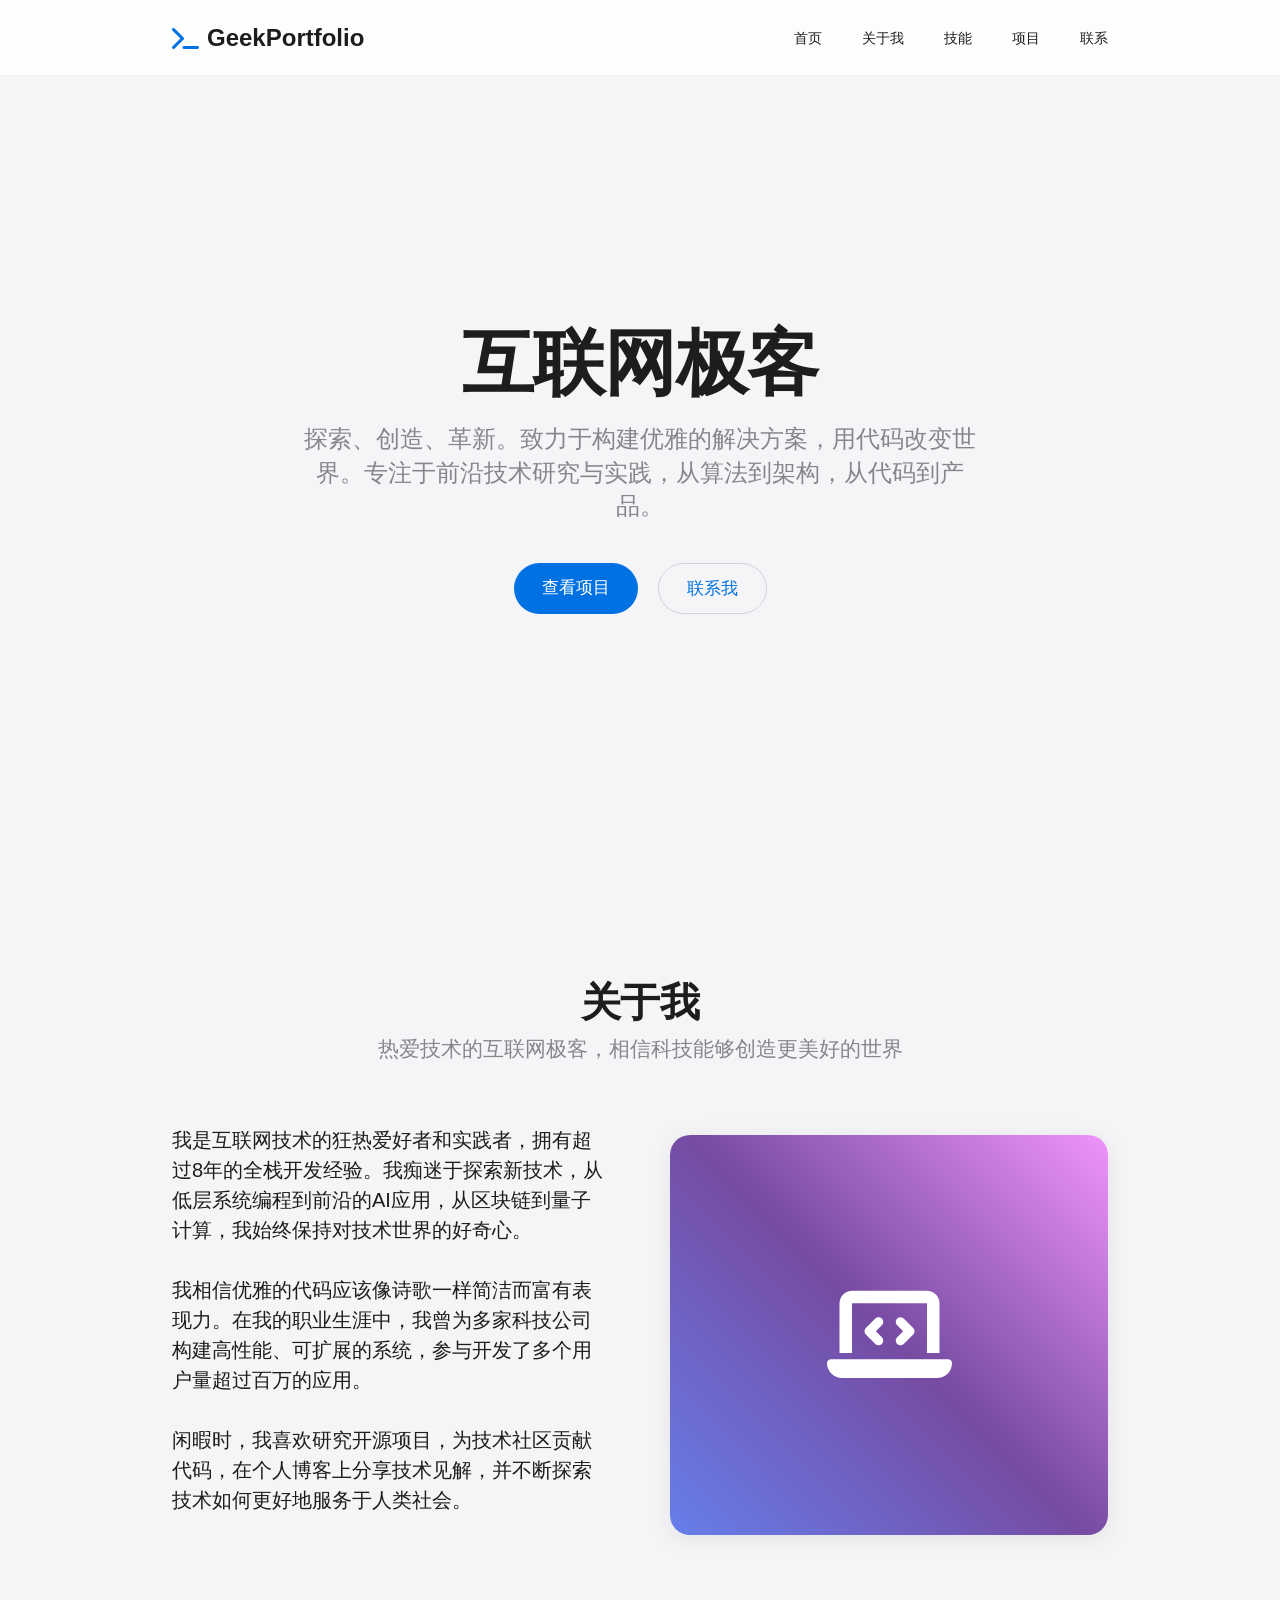
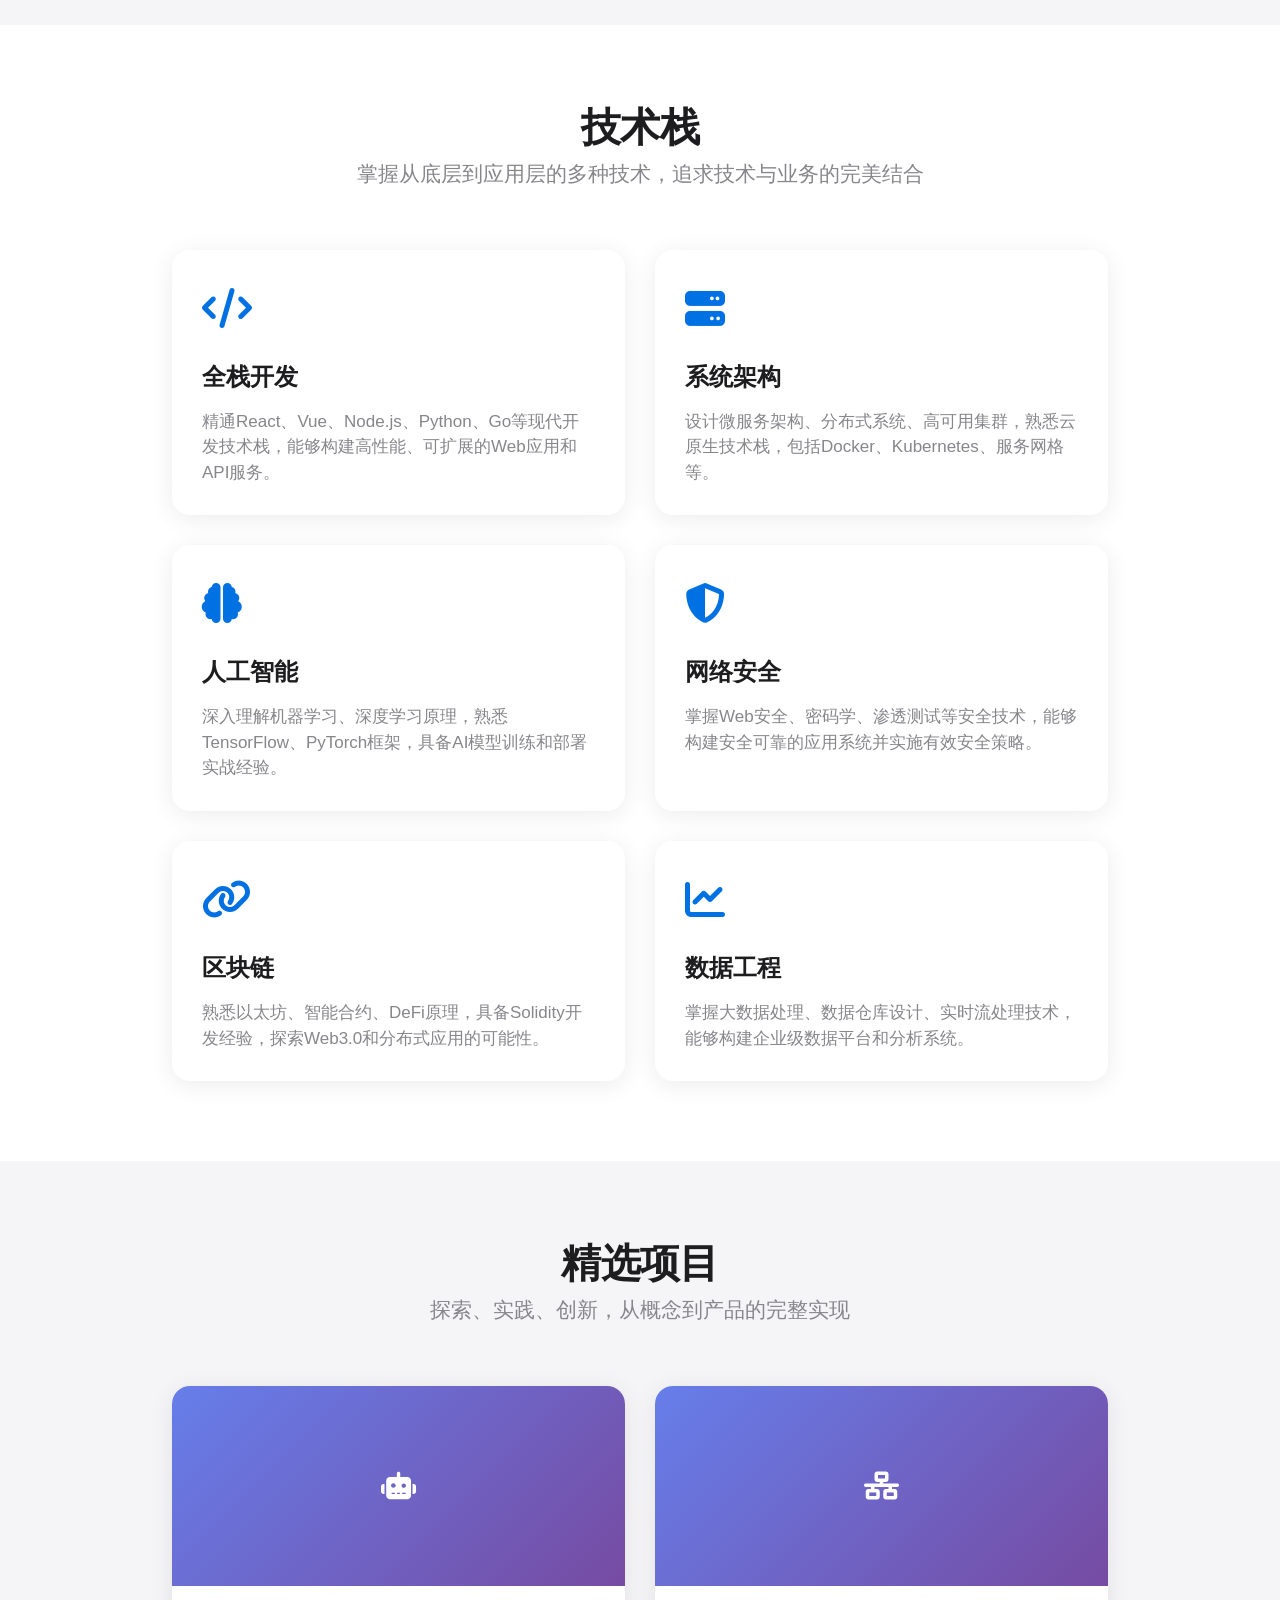
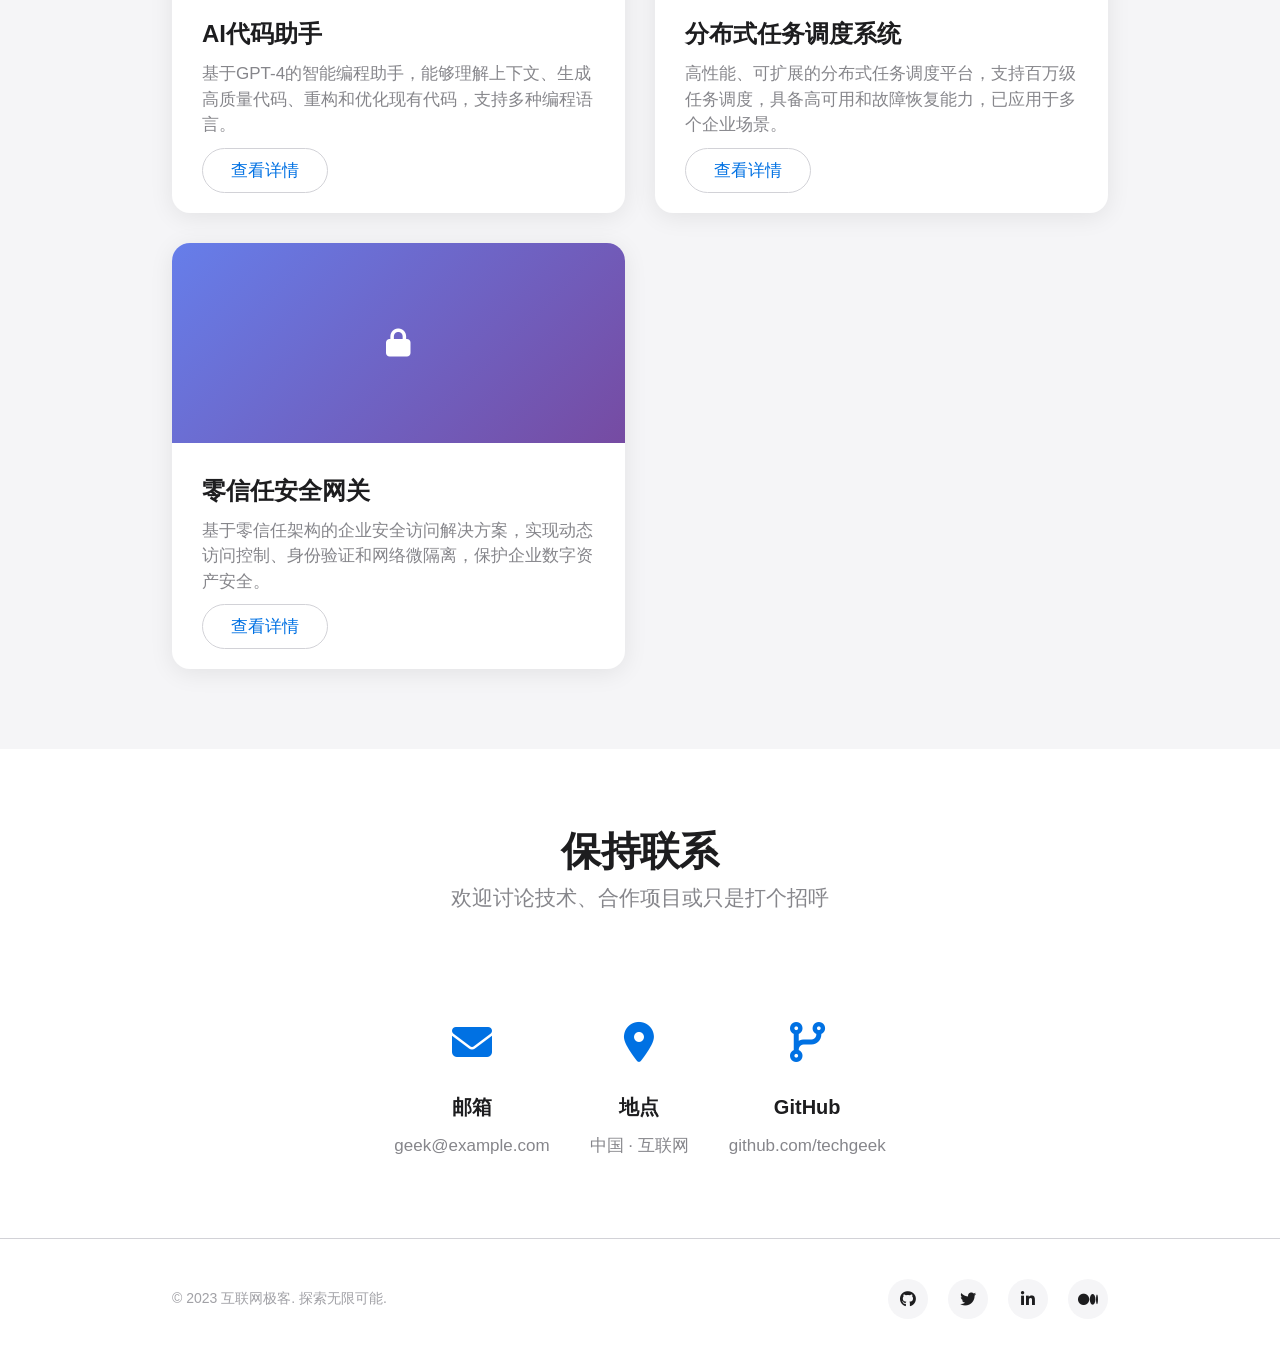
==== index.html @ 32e29110 "Create index.html" ====
<!DOCTYPE html>
<html lang="zh-CN">
<head>
    <meta charset="UTF-8">
    <meta name="viewport" content="width=device-width, initial-scale=1.0">
    <title>互联网极客 | 个人网站</title>
    <link rel="stylesheet" href="https://cdnjs.cloudflare.com/ajax/libs/font-awesome/6.4.0/css/all.min.css">
    <style>
        /* 全局样式 - Apple设计风格 */
        * {
            margin: 0;
            padding: 0;
            box-sizing: border-box;
        }
        
        :root {
            --primary-bg: #f5f5f7;
            --secondary-bg: #ffffff;
            --accent-color: #0071e3;
            --accent-hover: #0077ed;
            --text-primary: #1d1d1f;
            --text-secondary: #86868b;
            --text-tertiary: #a1a1a6;
            --border-color: #d2d2d7;
            --card-shadow: 0 4px 24px rgba(0, 0, 0, 0.08);
            --transition-default: all 0.3s cubic-bezier(0.25, 0.1, 0.25, 1);
        }
        
        body {
            font-family: -apple-system, BlinkMacSystemFont, "SF Pro Text", "Helvetica Neue", Helvetica, Arial, sans-serif;
            background-color: var(--primary-bg);
            color: var(--text-primary);
            line-height: 1.47059;
            font-weight: 400;
            overflow-x: hidden;
        }
        
        a {
            text-decoration: none;
            color: var(--accent-color);
            transition: var(--transition-default);
        }
        
        a:hover {
            color: var(--accent-hover);
        }
        
        .container {
            max-width: 980px;
            margin: 0 auto;
            padding: 0 22px;
        }
        
        section {
            padding: 80px 0;
        }
        
        /* 导航栏 */
        header {
            position: fixed;
            top: 0;
            left: 0;
            width: 100%;
            background-color: rgba(255, 255, 255, 0.8);
            backdrop-filter: saturate(180%) blur(20px);
            -webkit-backdrop-filter: saturate(180%) blur(20px);
            z-index: 1000;
            border-bottom: 1px solid rgba(0, 0, 0, 0.05);
        }
        
        nav {
            display: flex;
            justify-content: space-between;
            align-items: center;
            padding: 20px 0;
        }
        
        .logo {
            display: flex;
            align-items: center;
            font-weight: 600;
            font-size: 24px;
            color: var(--text-primary);
        }
        
        .logo-icon {
            color: var(--accent-color);
            margin-right: 8px;
        }
        
        .nav-links {
            display: flex;
            list-style: none;
        }
        
        .nav-links li {
            margin-left: 40px;
        }
        
        .nav-links a {
            color: var(--text-primary);
            font-size: 14px;
            font-weight: 400;
            position: relative;
        }
        
        .nav-links a:hover {
            color: var(--accent-color);
        }
        
        .nav-links a::after {
            content: '';
            position: absolute;
            bottom: -4px;
            left: 0;
            width: 0;
            height: 1px;
            background-color: var(--accent-color);
            transition: var(--transition-default);
        }
        
        .nav-links a:hover::after {
            width: 100%;
        }
        
        .mobile-menu-btn {
            display: none;
            font-size: 24px;
            cursor: pointer;
        }
        
        /* Hero 区域 */
        .hero {
            min-height: 100vh;
            display: flex;
            align-items: center;
            padding-top: 120px;
        }
        
        .hero-content {
            display: flex;
            flex-direction: column;
            align-items: center;
            text-align: center;
        }
        
        .hero-title {
            font-size: 72px;
            font-weight: 700;
            line-height: 1.05;
            letter-spacing: -0.012em;
            margin-bottom: 20px;
        }
        
        .hero-subtitle {
            font-size: 24px;
            font-weight: 400;
            color: var(--text-secondary);
            max-width: 680px;
            margin-bottom: 40px;
            line-height: 1.4;
        }
        
        .hero-buttons {
            display: flex;
            gap: 20px;
        }
        
        .btn {
            padding: 12px 28px;
            border-radius: 980px;
            font-size: 17px;
            font-weight: 500;
            cursor: pointer;
            transition: var(--transition-default);
        }
        
        .btn-primary {
            background-color: var(--accent-color);
            color: white;
            border: none;
        }
        
        .btn-primary:hover {
            background-color: var(--accent-hover);
            transform: scale(1.02);
        }
        
        .btn-secondary {
            background-color: transparent;
            color: var(--accent-color);
            border: 1px solid var(--border-color);
        }
        
        .btn-secondary:hover {
            background-color: rgba(0, 113, 227, 0.05);
            border-color: var(--accent-color);
        }
        
        /* 关于区域 */
        .section-header {
            text-align: center;
            margin-bottom: 60px;
        }
        
        .section-title {
            font-size: 40px;
            font-weight: 700;
            line-height: 1.1;
            letter-spacing: -0.015em;
            margin-bottom: 10px;
        }
        
        .section-subtitle {
            font-size: 21px;
            color: var(--text-secondary);
            max-width: 680px;
            margin: 0 auto;
        }
        
        .about-content {
            display: flex;
            align-items: center;
            gap: 60px;
        }
        
        .about-text {
            flex: 1;
        }
        
        .about-text p {
            font-size: 20px;
            line-height: 1.5;
            margin-bottom: 30px;
            color: var(--text-primary);
        }
        
        .about-image {
            flex: 1;
            border-radius: 20px;
            overflow: hidden;
            box-shadow: var(--card-shadow);
        }
        
        .about-image img {
            width: 100%;
            height: auto;
            display: block;
        }
        
        /* 技能区域 */
        .skills-container {
            display: grid;
            grid-template-columns: repeat(auto-fill, minmax(300px, 1fr));
            gap: 30px;
        }
        
        .skill-card {
            background-color: var(--secondary-bg);
            border-radius: 18px;
            padding: 30px;
            box-shadow: var(--card-shadow);
            transition: var(--transition-default);
        }
        
        .skill-card:hover {
            transform: translateY(-8px);
        }
        
        .skill-icon {
            font-size: 40px;
            margin-bottom: 20px;
            color: var(--accent-color);
        }
        
        .skill-title {
            font-size: 24px;
            font-weight: 600;
            margin-bottom: 15px;
        }
        
        .skill-desc {
            color: var(--text-secondary);
            font-size: 17px;
            line-height: 1.5;
        }
        
        /* 项目区域 */
        .projects-container {
            display: grid;
            grid-template-columns: repeat(auto-fill, minmax(320px, 1fr));
            gap: 30px;
        }
        
        .project-card {
            background-color: var(--secondary-bg);
            border-radius: 18px;
            overflow: hidden;
            box-shadow: var(--card-shadow);
            transition: var(--transition-default);
        }
        
        .project-card:hover {
            transform: translateY(-8px);
        }
        
        .project-image {
            height: 200px;
            background: linear-gradient(135deg, #667eea 0%, #764ba2 100%);
            display: flex;
            align-items: center;
            justify-content: center;
            color: white;
            font-size: 28px;
        }
        
        .project-content {
            padding: 30px;
        }
        
        .project-title {
            font-size: 24px;
            font-weight: 600;
            margin-bottom: 10px;
        }
        
        .project-desc {
            color: var(--text-secondary);
            font-size: 17px;
            line-height: 1.5;
            margin-bottom: 20px;
        }
        
        /* 联系区域 */
        .contact-container {
            display: flex;
            flex-direction: column;
            align-items: center;
            text-align: center;
        }
        
        .contact-info {
            display: flex;
            flex-wrap: wrap;
            justify-content: center;
            gap: 40px;
            margin-top: 40px;
        }
        
        .contact-item {
            display: flex;
            flex-direction: column;
            align-items: center;
            max-width: 200px;
        }
        
        .contact-icon {
            font-size: 40px;
            margin-bottom: 20px;
            color: var(--accent-color);
        }
        
        .contact-title {
            font-size: 20px;
            font-weight: 600;
            margin-bottom: 10px;
        }
        
        .contact-detail {
            color: var(--text-secondary);
            font-size: 17px;
        }
        
        /* 页脚 */
        footer {
            background-color: var(--secondary-bg);
            padding: 40px 0;
            border-top: 1px solid var(--border-color);
        }
        
        .footer-content {
            display: flex;
            justify-content: space-between;
            align-items: center;
        }
        
        .copyright {
            color: var(--text-tertiary);
            font-size: 14px;
        }
        
        .social-links {
            display: flex;
            gap: 20px;
        }
        
        .social-icon {
            width: 40px;
            height: 40px;
            border-radius: 50%;
            background-color: var(--primary-bg);
            display: flex;
            align-items: center;
            justify-content: center;
            color: var(--text-primary);
            transition: var(--transition-default);
        }
        
        .social-icon:hover {
            background-color: var(--accent-color);
            color: white;
            transform: translateY(-4px);
        }
        
        /* 响应式设计 */
        @media (max-width: 768px) {
            .mobile-menu-btn {
                display: block;
            }
            
            .nav-links {
                position: fixed;
                top: 80px;
                left: 0;
                width: 100%;
                background-color: var(--secondary-bg);
                flex-direction: column;
                align-items: center;
                padding: 20px 0;
                box-shadow: 0 10px 20px rgba(0, 0, 0, 0.1);
                transform: translateY(-100%);
                opacity: 0;
                visibility: hidden;
                transition: var(--transition-default);
            }
            
            .nav-links.active {
                transform: translateY(0);
                opacity: 1;
                visibility: visible;
            }
            
            .nav-links li {
                margin: 15px 0;
            }
            
            .hero-title {
                font-size: 48px;
            }
            
            .hero-subtitle {
                font-size: 20px;
            }
            
            .about-content {
                flex-direction: column;
            }
            
            .hero-buttons {
                flex-direction: column;
                width: 100%;
                max-width: 300px;
            }
            
            .btn {
                width: 100%;
            }
            
            .footer-content {
                flex-direction: column;
                gap: 30px;
            }
        }
        
        /* 滚动动画 */
        .fade-in {
            opacity: 0;
            transform: translateY(30px);
            transition: opacity 0.8s ease, transform 0.8s ease;
        }
        
        .fade-in.visible {
            opacity: 1;
            transform: translateY(0);
        }
    </style>
</head>
<body>
    <!-- 导航栏 -->
    <header>
        <div class="container">
            <nav>
                <a href="#" class="logo">
                    <i class="fas fa-terminal logo-icon"></i>
                    GeekPortfolio
                </a>
                
                <div class="mobile-menu-btn" id="mobileMenuBtn">
                    <i class="fas fa-bars"></i>
                </div>
                
                <ul class="nav-links" id="navLinks">
                    <li><a href="#home">首页</a></li>
                    <li><a href="#about">关于我</a></li>
                    <li><a href="#skills">技能</a></li>
                    <li><a href="#projects">项目</a></li>
                    <li><a href="#contact">联系</a></li>
                </ul>
            </nav>
        </div>
    </header>

    <!-- Hero 区域 -->
    <section class="hero" id="home">
        <div class="container">
            <div class="hero-content fade-in">
                <h1 class="hero-title">互联网极客</h1>
                <p class="hero-subtitle">探索、创造、革新。致力于构建优雅的解决方案，用代码改变世界。专注于前沿技术研究与实践，从算法到架构，从代码到产品。</p>
                <div class="hero-buttons">
                    <a href="#projects" class="btn btn-primary">查看项目</a>
                    <a href="#contact" class="btn btn-secondary">联系我</a>
                </div>
            </div>
        </div>
    </section>

    <!-- 关于区域 -->
    <section id="about">
        <div class="container">
            <div class="section-header fade-in">
                <h2 class="section-title">关于我</h2>
                <p class="section-subtitle">热爱技术的互联网极客，相信科技能够创造更美好的世界</p>
            </div>
            
            <div class="about-content fade-in">
                <div class="about-text">
                    <p>我是互联网技术的狂热爱好者和实践者，拥有超过8年的全栈开发经验。我痴迷于探索新技术，从低层系统编程到前沿的AI应用，从区块链到量子计算，我始终保持对技术世界的好奇心。</p>
                    <p>我相信优雅的代码应该像诗歌一样简洁而富有表现力。在我的职业生涯中，我曾为多家科技公司构建高性能、可扩展的系统，参与开发了多个用户量超过百万的应用。</p>
                    <p>闲暇时，我喜欢研究开源项目，为技术社区贡献代码，在个人博客上分享技术见解，并不断探索技术如何更好地服务于人类社会。</p>
                </div>
                <div class="about-image">
                    <!-- 使用CSS创建的占位图 -->
                    <div style="width: 100%; height: 400px; background: linear-gradient(45deg, #667eea 0%, #764ba2 50%, #f093fb 100%); display: flex; align-items: center; justify-content: center; color: white; font-size: 24px;">
                        <i class="fas fa-laptop-code" style="font-size: 100px;"></i>
                    </div>
                </div>
            </div>
        </div>
    </section>

    <!-- 技能区域 -->
    <section id="skills" style="background-color: var(--secondary-bg);">
        <div class="container">
            <div class="section-header fade-in">
                <h2 class="section-title">技术栈</h2>
                <p class="section-subtitle">掌握从底层到应用层的多种技术，追求技术与业务的完美结合</p>
            </div>
            
            <div class="skills-container">
                <div class="skill-card fade-in">
                    <div class="skill-icon">
                        <i class="fas fa-code"></i>
                    </div>
                    <h3 class="skill-title">全栈开发</h3>
                    <p class="skill-desc">精通React、Vue、Node.js、Python、Go等现代开发技术栈，能够构建高性能、可扩展的Web应用和API服务。</p>
                </div>
                
                <div class="skill-card fade-in">
                    <div class="skill-icon">
                        <i class="fas fa-server"></i>
                    </div>
                    <h3 class="skill-title">系统架构</h3>
                    <p class="skill-desc">设计微服务架构、分布式系统、高可用集群，熟悉云原生技术栈，包括Docker、Kubernetes、服务网格等。</p>
                </div>
                
                <div class="skill-card fade-in">
                    <div class="skill-icon">
                        <i class="fas fa-brain"></i>
                    </div>
                    <h3 class="skill-title">人工智能</h3>
                    <p class="skill-desc">深入理解机器学习、深度学习原理，熟悉TensorFlow、PyTorch框架，具备AI模型训练和部署实战经验。</p>
                </div>
                
                <div class="skill-card fade-in">
                    <div class="skill-icon">
                        <i class="fas fa-shield-alt"></i>
                    </div>
                    <h3 class="skill-title">网络安全</h3>
                    <p class="skill-desc">掌握Web安全、密码学、渗透测试等安全技术，能够构建安全可靠的应用系统并实施有效安全策略。</p>
                </div>
                
                <div class="skill-card fade-in">
                    <div class="skill-icon">
                        <i class="fas fa-link"></i>
                    </div>
                    <h3 class="skill-title">区块链</h3>
                    <p class="skill-desc">熟悉以太坊、智能合约、DeFi原理，具备Solidity开发经验，探索Web3.0和分布式应用的可能性。</p>
                </div>
                
                <div class="skill-card fade-in">
                    <div class="skill-icon">
                        <i class="fas fa-chart-line"></i>
                    </div>
                    <h3 class="skill-title">数据工程</h3>
                    <p class="skill-desc">掌握大数据处理、数据仓库设计、实时流处理技术，能够构建企业级数据平台和分析系统。</p>
                </div>
            </div>
        </div>
    </section>

    <!-- 项目区域 -->
    <section id="projects">
        <div class="container">
            <div class="section-header fade-in">
                <h2 class="section-title">精选项目</h2>
                <p class="section-subtitle">探索、实践、创新，从概念到产品的完整实现</p>
            </div>
            
            <div class="projects-container">
                <div class="project-card fade-in">
                    <div class="project-image">
                        <i class="fas fa-robot"></i>
                    </div>
                    <div class="project-content">
                        <h3 class="project-title">AI代码助手</h3>
                        <p class="project-desc">基于GPT-4的智能编程助手，能够理解上下文、生成高质量代码、重构和优化现有代码，支持多种编程语言。</p>
                        <a href="#" class="btn btn-secondary">查看详情</a>
                    </div>
                </div>
                
                <div class="project-card fade-in">
                    <div class="project-image">
                        <i class="fas fa-network-wired"></i>
                    </div>
                    <div class="project-content">
                        <h3 class="project-title">分布式任务调度系统</h3>
                        <p class="project-desc">高性能、可扩展的分布式任务调度平台，支持百万级任务调度，具备高可用和故障恢复能力，已应用于多个企业场景。</p>
                        <a href="#" class="btn btn-secondary">查看详情</a>
                    </div>
                </div>
                
                <div class="project-card fade-in">
                    <div class="project-image">
                        <i class="fas fa-lock"></i>
                    </div>
                    <div class="project-content">
                        <h3 class="project-title">零信任安全网关</h3>
                        <p class="project-desc">基于零信任架构的企业安全访问解决方案，实现动态访问控制、身份验证和网络微隔离，保护企业数字资产安全。</p>
                        <a href="#" class="btn btn-secondary">查看详情</a>
                    </div>
                </div>
            </div>
        </div>
    </section>

    <!-- 联系区域 -->
    <section id="contact" style="background-color: var(--secondary-bg);">
        <div class="container">
            <div class="section-header fade-in">
                <h2 class="section-title">保持联系</h2>
                <p class="section-subtitle">欢迎讨论技术、合作项目或只是打个招呼</p>
            </div>
            
            <div class="contact-container">
                <div class="contact-info">
                    <div class="contact-item fade-in">
                        <div class="contact-icon">
                            <i class="fas fa-envelope"></i>
                        </div>
                        <h4 class="contact-title">邮箱</h4>
                        <p class="contact-detail">geek@example.com</p>
                    </div>
                    
                    <div class="contact-item fade-in">
                        <div class="contact-icon">
                            <i class="fas fa-map-marker-alt"></i>
                        </div>
                        <h4 class="contact-title">地点</h4>
                        <p class="contact-detail">中国 · 互联网</p>
                    </div>
                    
                    <div class="contact-item fade-in">
                        <div class="contact-icon">
                            <i class="fas fa-code-branch"></i>
                        </div>
                        <h4 class="contact-title">GitHub</h4>
                        <p class="contact-detail">github.com/techgeek</p>
                    </div>
                </div>
            </div>
        </div>
    </section>

    <!-- 页脚 -->
    <footer>
        <div class="container">
            <div class="footer-content">
                <div class="copyright">
                    <p>© 2023 互联网极客. 探索无限可能.</p>
                </div>
                
                <div class="social-links">
                    <a href="#" class="social-icon">
                        <i class="fab fa-github"></i>
                    </a>
                    <a href="#" class="social-icon">
                        <i class="fab fa-twitter"></i>
                    </a>
                    <a href="#" class="social-icon">
                        <i class="fab fa-linkedin-in"></i>
                    </a>
                    <a href="#" class="social-icon">
                        <i class="fab fa-medium"></i>
                    </a>
                </div>
            </div>
        </div>
    </footer>

    <script>
        // 移动端菜单切换
        document.getElementById('mobileMenuBtn').addEventListener('click', function() {
            document.getElementById('navLinks').classList.toggle('active');
            this.querySelector('i').classList.toggle('fa-bars');
            this.querySelector('i').classList.toggle('fa-times');
        });
        
        // 平滑滚动
        document.querySelectorAll('a[href^="#"]').forEach(anchor => {
            anchor.addEventListener('click', function (e) {
                e.preventDefault();
                
                const targetId = this.getAttribute('href');
                if (targetId === '#') return;
                
                const targetElement = document.querySelector(targetId);
                if (targetElement) {
                    // 关闭移动端菜单
                    document.getElementById('navLinks').classList.remove('active');
                    document.getElementById('mobileMenuBtn').querySelector('i').classList.remove('fa-times');
                    document.getElementById('mobileMenuBtn').querySelector('i').classList.add('fa-bars');
                    
                    window.scrollTo({
                        top: targetElement.offsetTop - 80,
                        behavior: 'smooth'
                    });
                }
            });
        });
        
        // 滚动动画
        function checkScroll() {
            const fadeElements = document.querySelectorAll('.fade-in');
            
            fadeElements.forEach(element => {
                const elementTop = element.getBoundingClientRect().top;
                const windowHeight = window.innerHeight;
                
                if (elementTop < windowHeight - 100) {
                    element.classList.add('visible');
                }
            });
        }
        
        // 页面加载时检查一次
        window.addEventListener('load', checkScroll);
        // 滚动时检查
        window.addEventListener('scroll', checkScroll);
        
        // 添加一些交互效果
        document.querySelectorAll('.skill-card, .project-card').forEach(card => {
            card.addEventListener('mouseenter', function() {
                this.style.transform = 'translateY(-8px)';
            });
            
            card.addEventListener('mouseleave', function() {
                this.style.transform = 'translateY(0)';
            });
        });
        
        // 初始化 - 确保页面加载时可见的元素立即显示
        document.querySelectorAll('.hero .fade-in').forEach(el => {
            el.classList.add('visible');
        });
    </script>
</body>
</html>
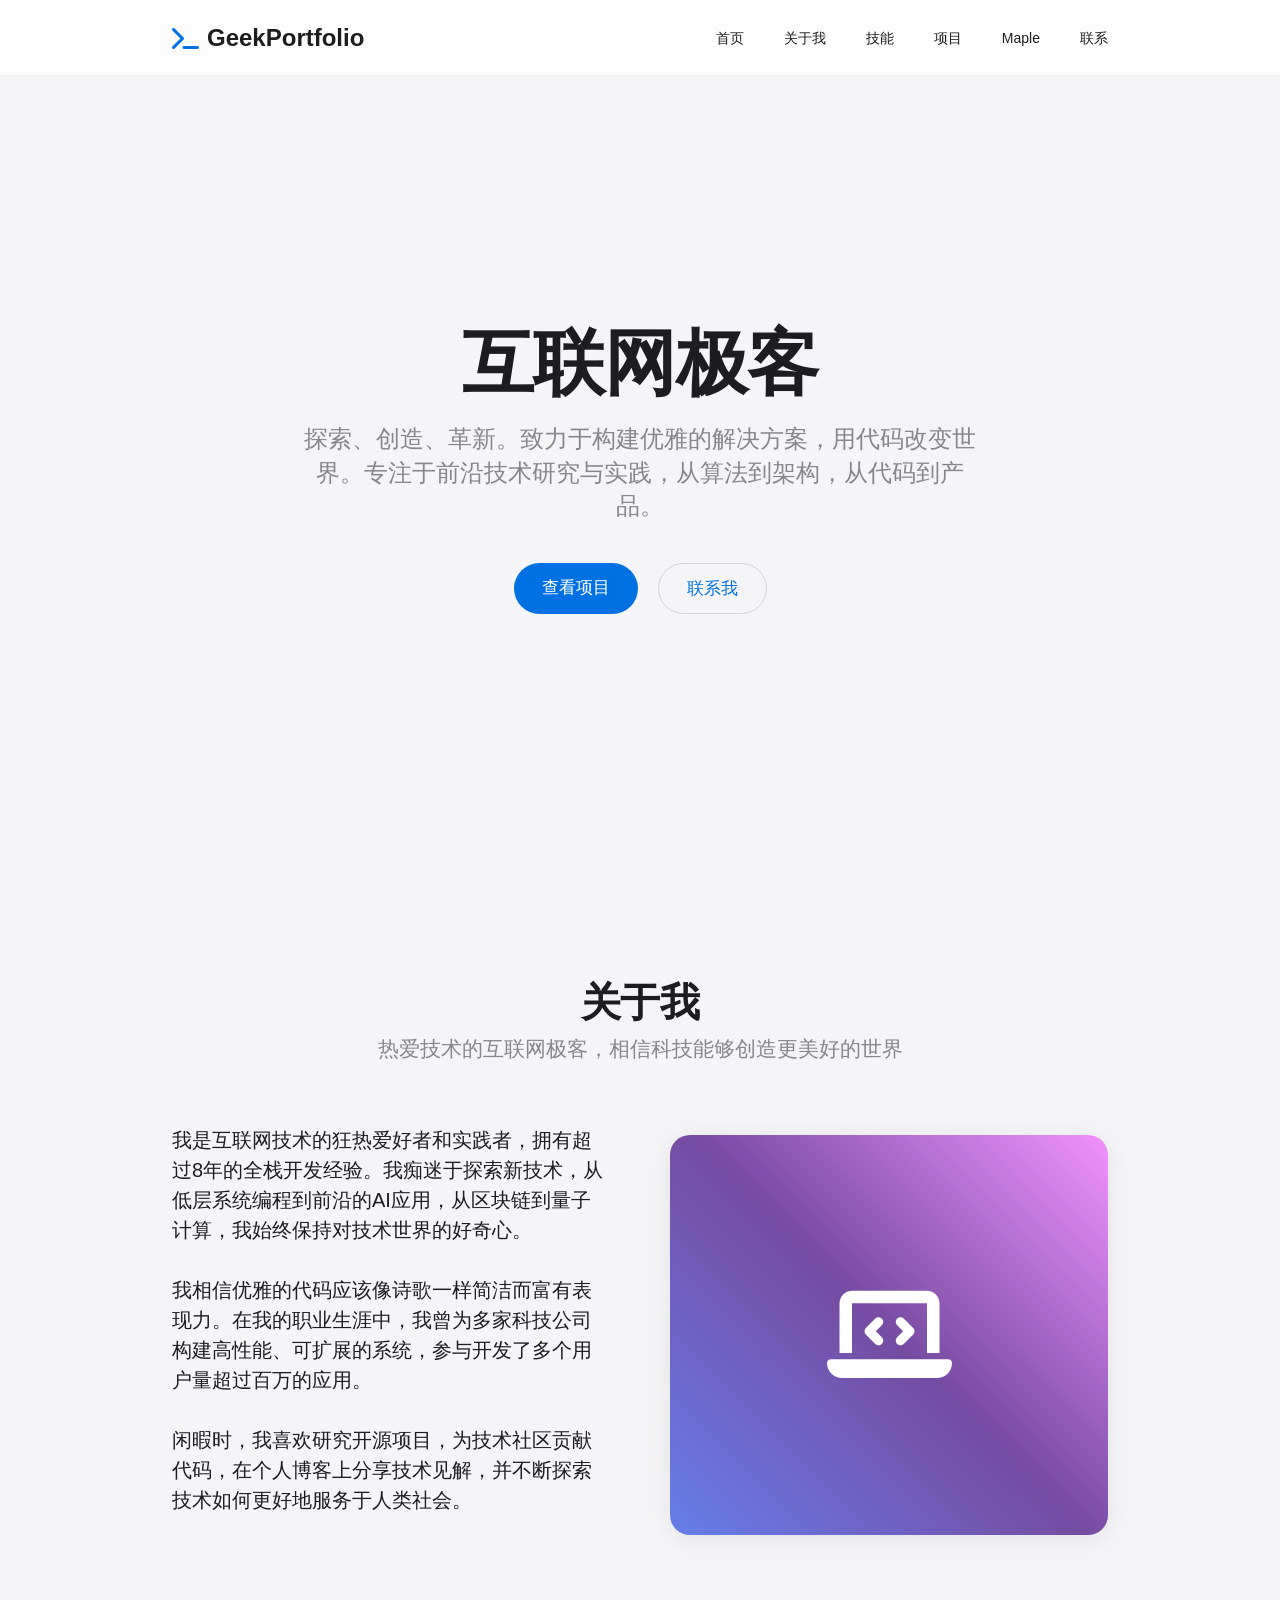
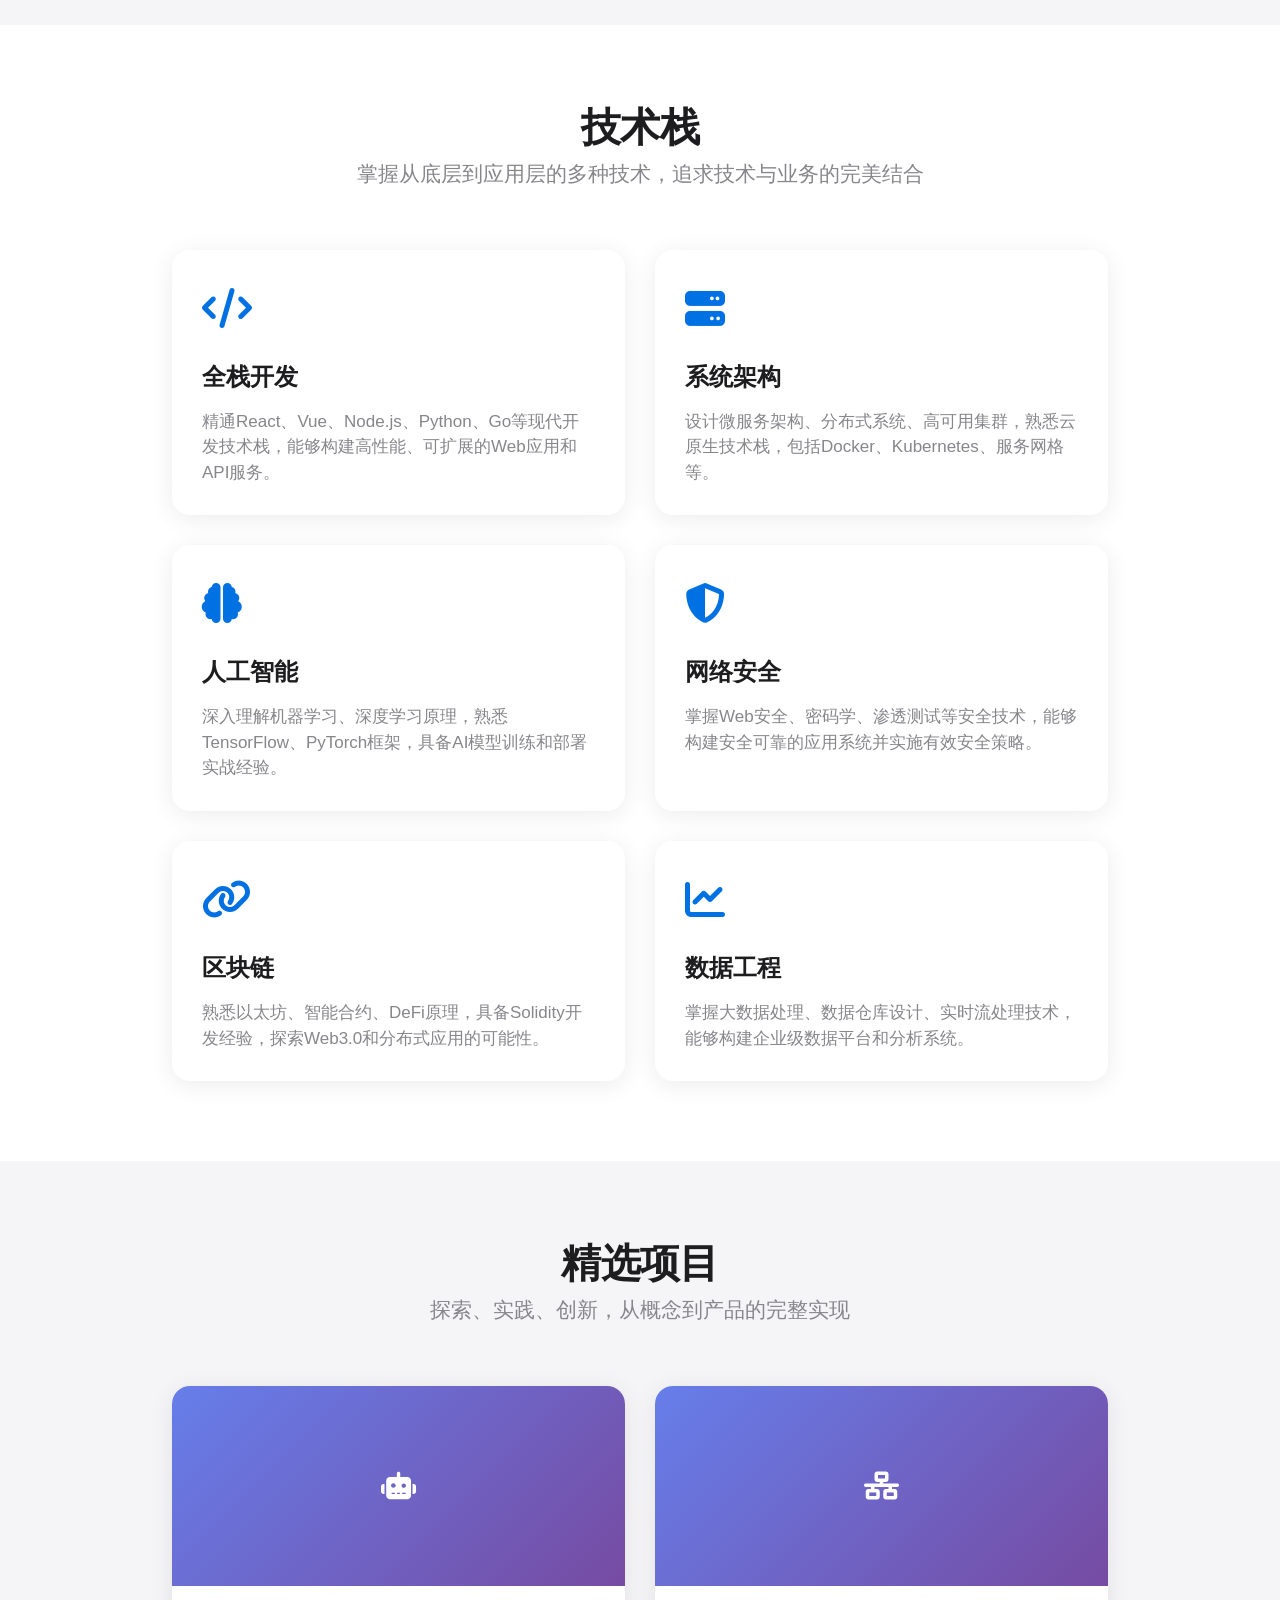
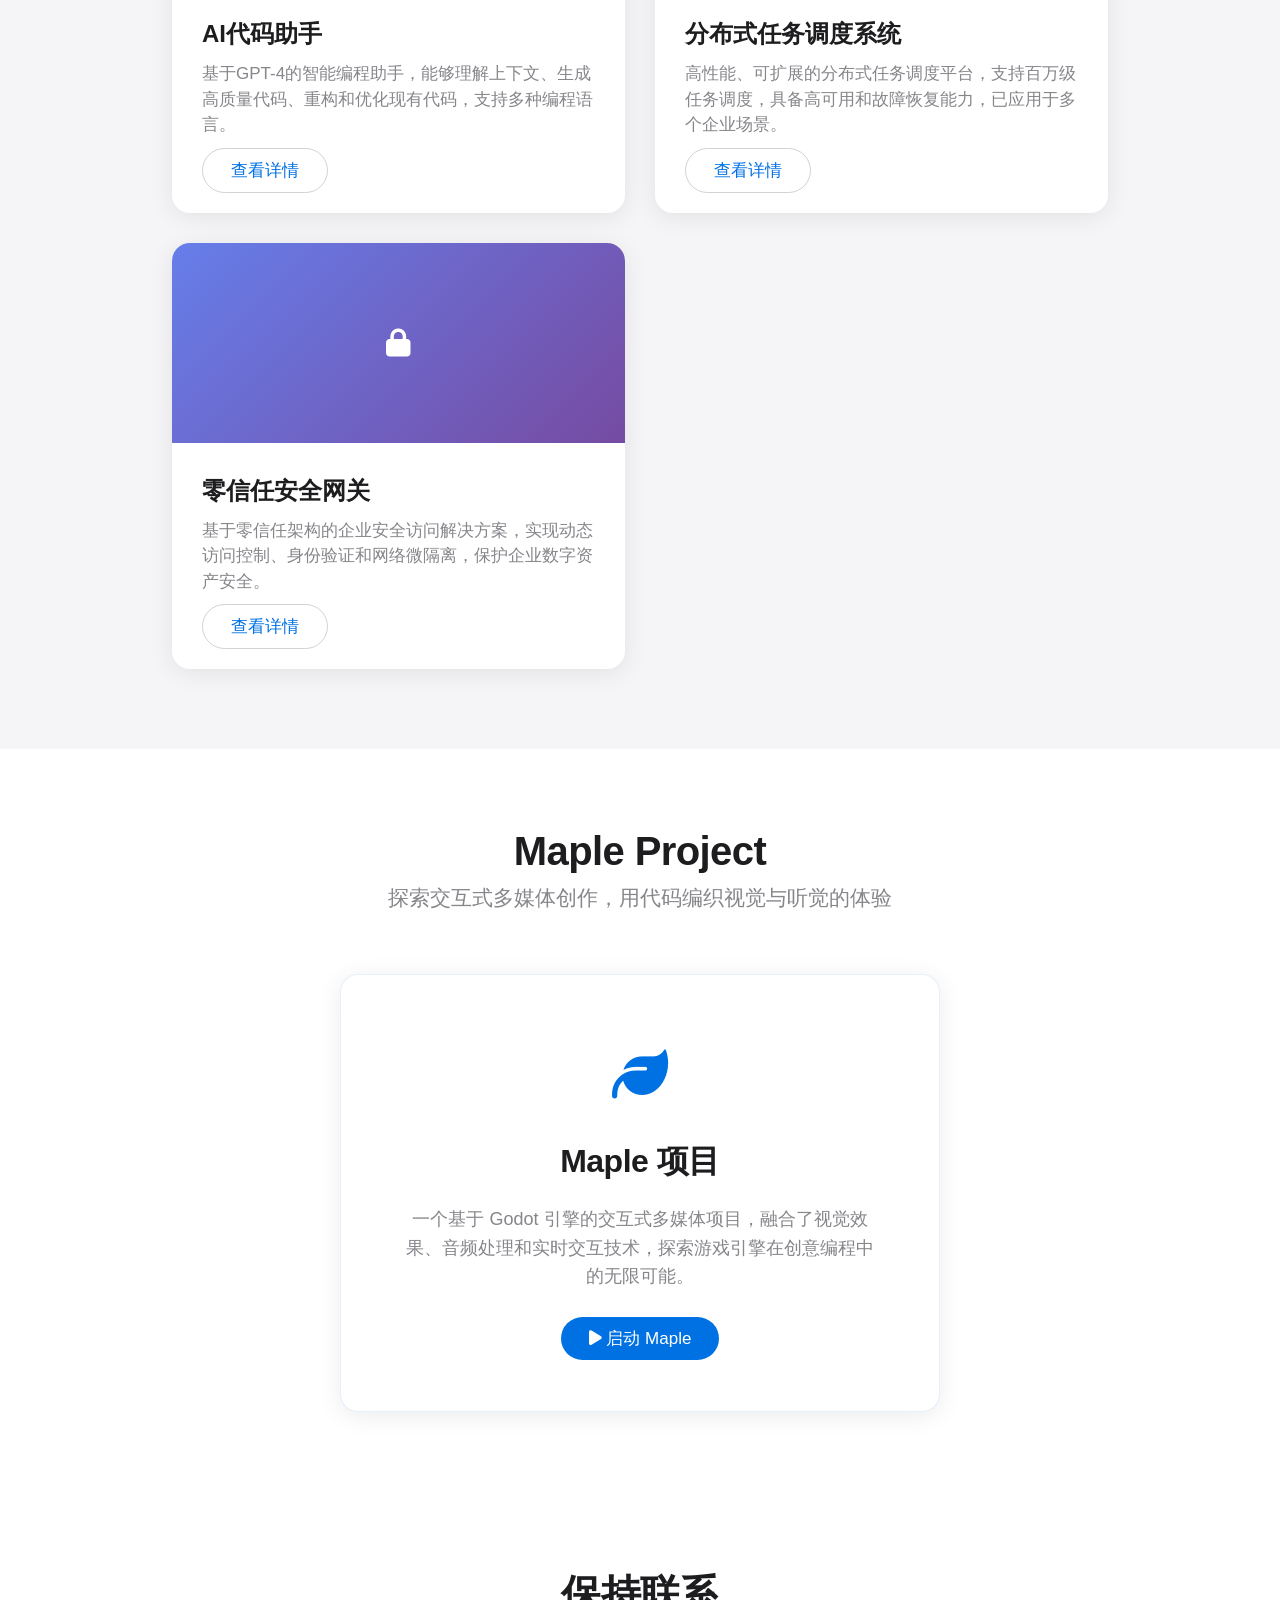
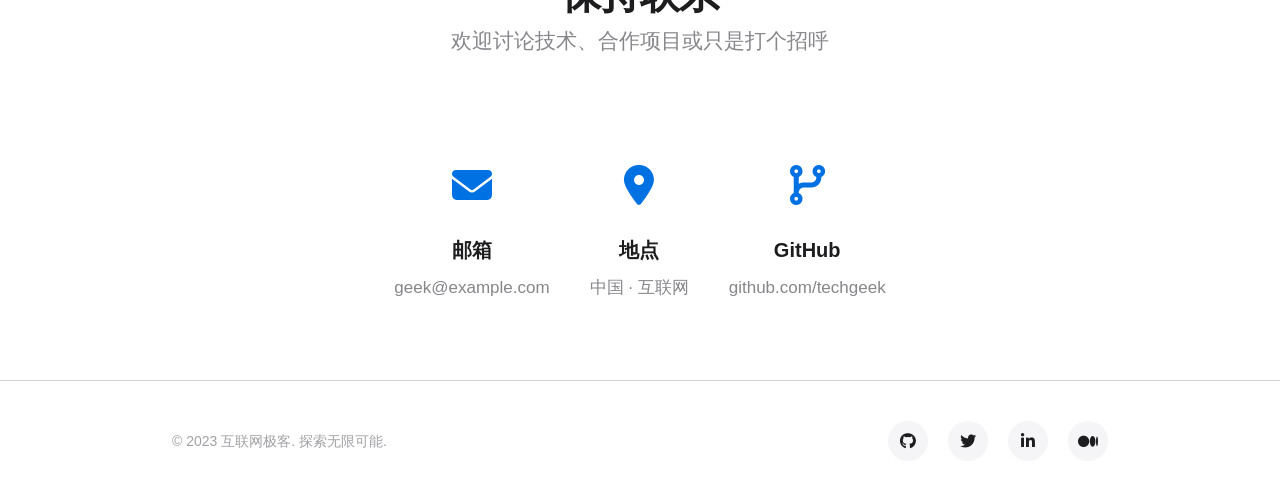
==== commit c15e1fb8: "26/6/17 add maple haha" ====
--- a/index.html
+++ b/index.html
@@ -412,6 +412,52 @@
             transform: translateY(-4px);
         }
         
+        /* Maple Project 区域 */
+        .maple-container {
+            display: flex;
+            justify-content: center;
+        }
+
+        .maple-card {
+            background-color: var(--secondary-bg);
+            border-radius: 18px;
+            padding: 60px 50px;
+            box-shadow: var(--card-shadow);
+            transition: var(--transition-default);
+            text-align: center;
+            max-width: 600px;
+            width: 100%;
+            border: 1px solid rgba(0, 113, 227, 0.1);
+        }
+
+        .maple-card:hover {
+            transform: translateY(-8px);
+            box-shadow: 0 8px 40px rgba(0, 113, 227, 0.12);
+        }
+
+        .maple-icon {
+            font-size: 56px;
+            color: var(--accent-color);
+            margin-bottom: 20px;
+        }
+
+        .maple-title {
+            font-size: 32px;
+            font-weight: 700;
+            margin-bottom: 20px;
+            letter-spacing: -0.015em;
+        }
+
+        .maple-desc {
+            font-size: 18px;
+            color: var(--text-secondary);
+            line-height: 1.6;
+            margin-bottom: 35px;
+            max-width: 480px;
+            margin-left: auto;
+            margin-right: auto;
+        }
+
         /* 响应式设计 */
         @media (max-width: 768px) {
             .mobile-menu-btn {
@@ -504,6 +550,7 @@
                     <li><a href="#about">关于我</a></li>
                     <li><a href="#skills">技能</a></li>
                     <li><a href="#projects">项目</a></li>
+                    <li><a href="#maple">Maple</a></li>
                     <li><a href="#contact">联系</a></li>
                 </ul>
             </nav>
@@ -648,6 +695,29 @@
                         <p class="project-desc">基于零信任架构的企业安全访问解决方案，实现动态访问控制、身份验证和网络微隔离，保护企业数字资产安全。</p>
                         <a href="#" class="btn btn-secondary">查看详情</a>
                     </div>
+                </div>
+            </div>
+        </div>
+    </section>
+
+    <!-- Maple Project 区域 -->
+    <section id="maple" style="background-color: var(--secondary-bg);">
+        <div class="container">
+            <div class="section-header fade-in">
+                <h2 class="section-title">Maple Project</h2>
+                <p class="section-subtitle">探索交互式多媒体创作，用代码编织视觉与听觉的体验</p>
+            </div>
+
+            <div class="maple-container fade-in">
+                <div class="maple-card">
+                    <div class="maple-icon">
+                        <i class="fas fa-leaf"></i>
+                    </div>
+                    <h3 class="maple-title">Maple 项目</h3>
+                    <p class="maple-desc">一个基于 Godot 引擎的交互式多媒体项目，融合了视觉效果、音频处理和实时交互技术，探索游戏引擎在创意编程中的无限可能。</p>
+                    <a href="./Maple/index.html" class="btn btn-primary" target="_blank">
+                        <i class="fas fa-play"></i> 启动 Maple
+                    </a>
                 </div>
             </div>
         </div>
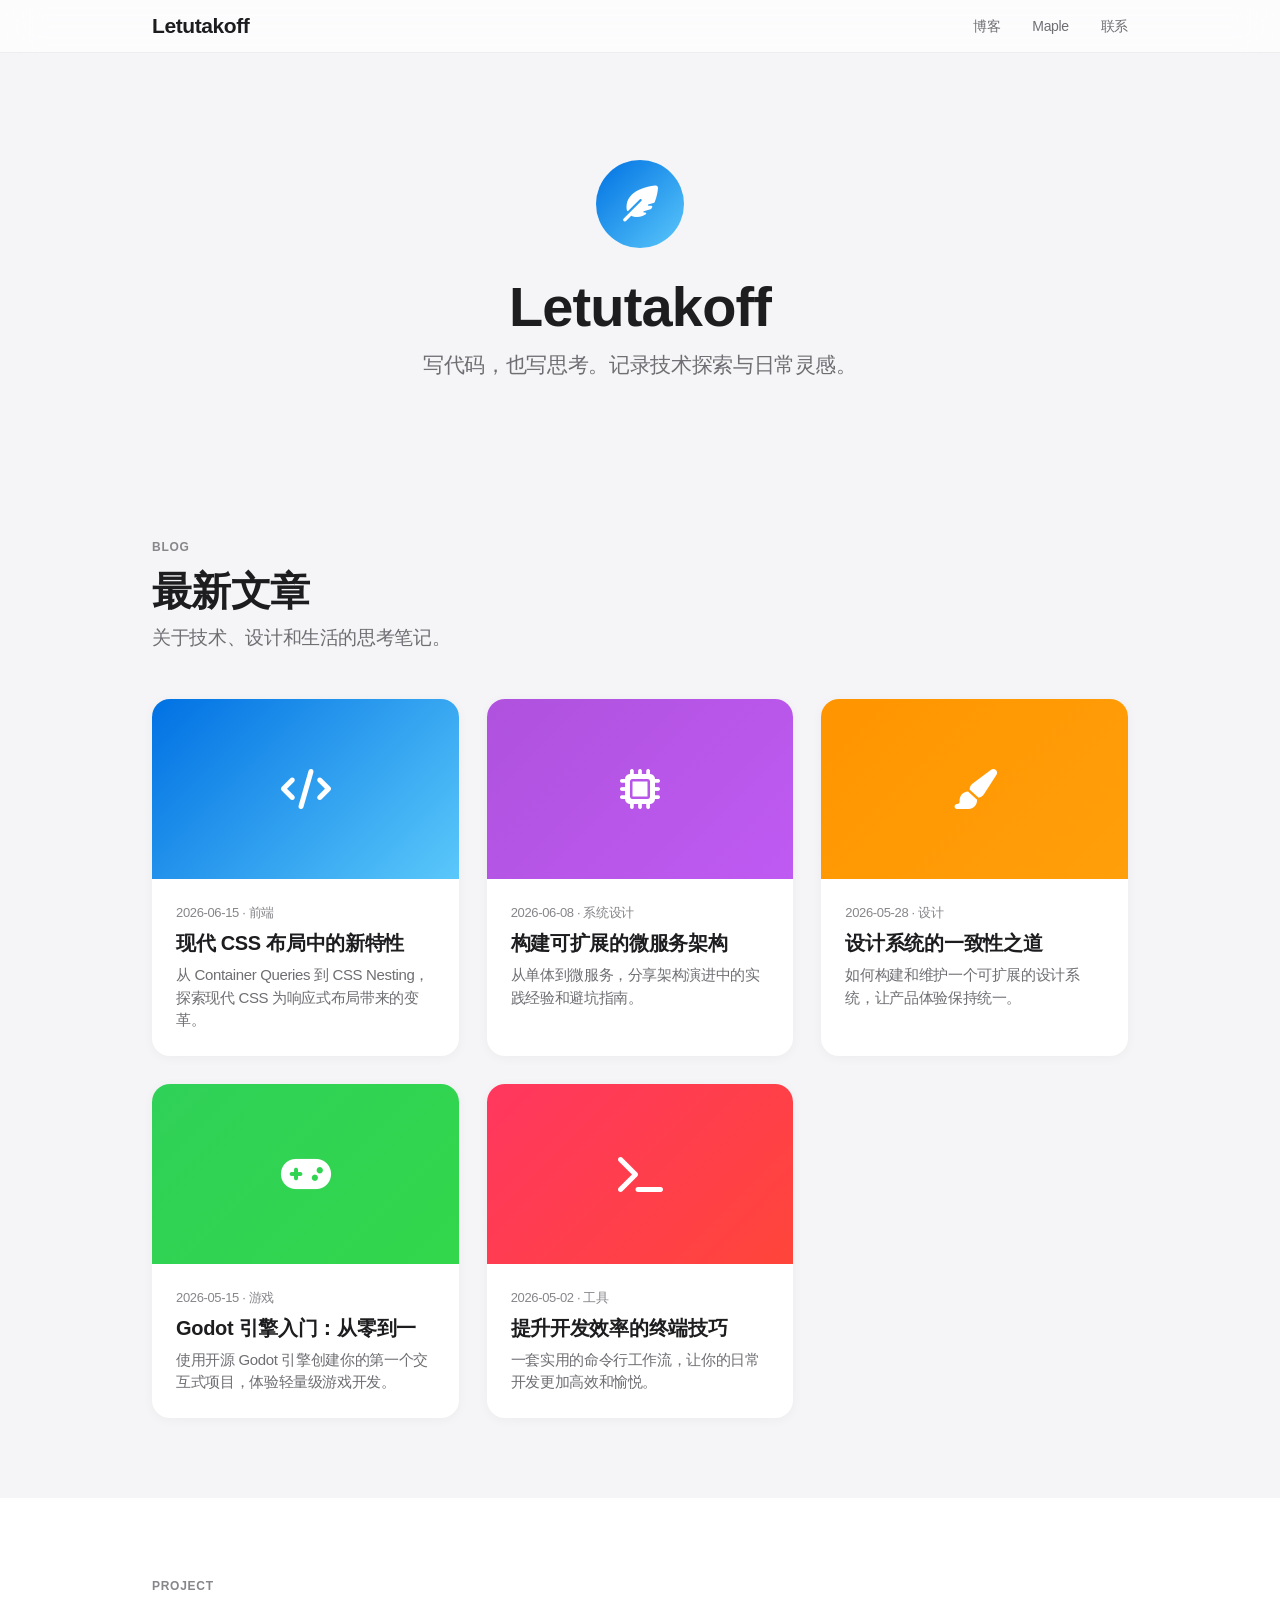
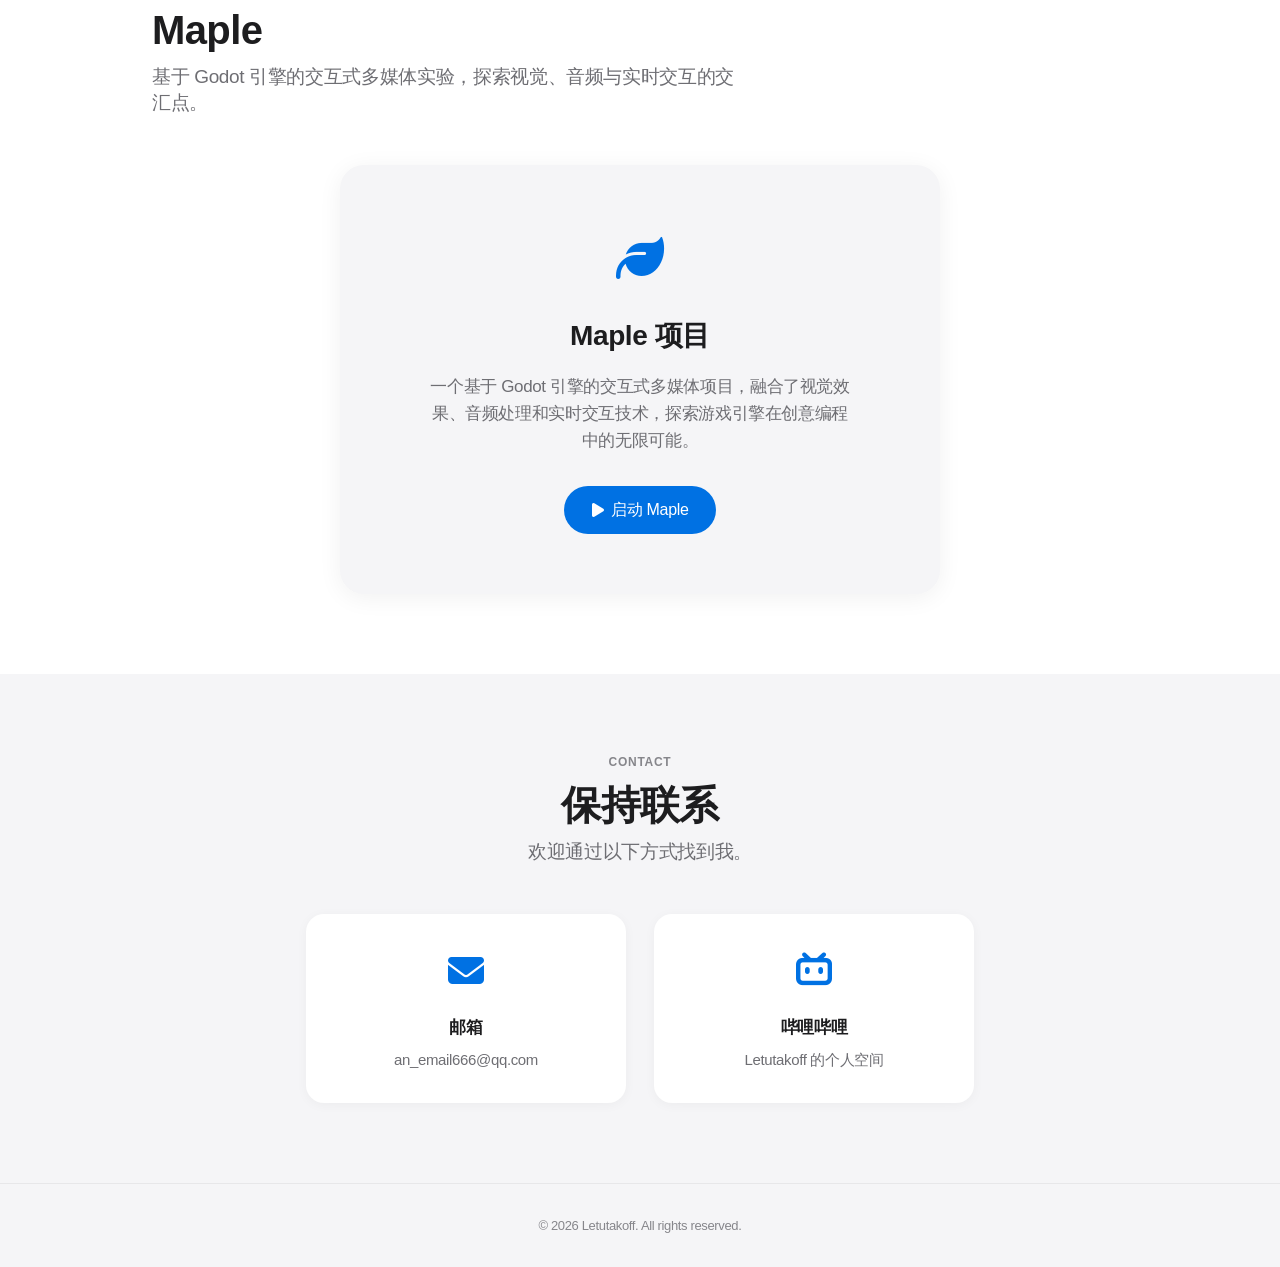
==== commit 5ca124d6: "26/6/18 - 1" ====
--- a/index.html
+++ b/index.html
@@ -3,553 +3,453 @@
 <head>
     <meta charset="UTF-8">
     <meta name="viewport" content="width=device-width, initial-scale=1.0">
-    <title>互联网极客 | 个人网站</title>
+    <title>Letutakoff — 个人博客</title>
     <link rel="stylesheet" href="https://cdnjs.cloudflare.com/ajax/libs/font-awesome/6.4.0/css/all.min.css">
     <style>
-        /* 全局样式 - Apple设计风格 */
         * {
             margin: 0;
             padding: 0;
             box-sizing: border-box;
         }
-        
+
         :root {
-            --primary-bg: #f5f5f7;
-            --secondary-bg: #ffffff;
-            --accent-color: #0071e3;
+            --bg-primary: #f5f5f7;
+            --bg-secondary: #ffffff;
+            --accent: #0071e3;
             --accent-hover: #0077ed;
             --text-primary: #1d1d1f;
-            --text-secondary: #86868b;
-            --text-tertiary: #a1a1a6;
-            --border-color: #d2d2d7;
-            --card-shadow: 0 4px 24px rgba(0, 0, 0, 0.08);
-            --transition-default: all 0.3s cubic-bezier(0.25, 0.1, 0.25, 1);
-        }
-        
+            --text-secondary: #6e6e73;
+            --text-tertiary: #86868b;
+            --border: #d2d2d7;
+            --border-light: rgba(0, 0, 0, 0.06);
+            --shadow-sm: 0 2px 12px rgba(0, 0, 0, 0.04);
+            --shadow-md: 0 4px 24px rgba(0, 0, 0, 0.06);
+            --shadow-lg: 0 8px 40px rgba(0, 0, 0, 0.08);
+            --radius-sm: 12px;
+            --radius-md: 18px;
+            --radius-lg: 24px;
+            --easing: cubic-bezier(0.25, 0.1, 0.25, 1);
+        }
+
         body {
-            font-family: -apple-system, BlinkMacSystemFont, "SF Pro Text", "Helvetica Neue", Helvetica, Arial, sans-serif;
-            background-color: var(--primary-bg);
+            font-family: -apple-system, BlinkMacSystemFont, "SF Pro Display", "SF Pro Text", "Helvetica Neue", Helvetica, Arial, sans-serif;
+            background-color: var(--bg-primary);
             color: var(--text-primary);
             line-height: 1.47059;
             font-weight: 400;
-            overflow-x: hidden;
-        }
-        
+            letter-spacing: -0.022em;
+            -webkit-font-smoothing: antialiased;
+            -moz-osx-font-smoothing: grayscale;
+        }
+
         a {
             text-decoration: none;
-            color: var(--accent-color);
-            transition: var(--transition-default);
-        }
-        
+            color: var(--accent);
+            transition: color 0.2s ease;
+        }
+
         a:hover {
             color: var(--accent-hover);
         }
-        
+
         .container {
-            max-width: 980px;
+            max-width: 1024px;
             margin: 0 auto;
-            padding: 0 22px;
-        }
-        
-        section {
-            padding: 80px 0;
-        }
-        
-        /* 导航栏 */
+            padding: 0 24px;
+        }
+
+        /* ── Navigation ── */
         header {
             position: fixed;
             top: 0;
             left: 0;
             width: 100%;
-            background-color: rgba(255, 255, 255, 0.8);
+            z-index: 1000;
+            background: rgba(255, 255, 255, 0.72);
             backdrop-filter: saturate(180%) blur(20px);
             -webkit-backdrop-filter: saturate(180%) blur(20px);
-            z-index: 1000;
-            border-bottom: 1px solid rgba(0, 0, 0, 0.05);
-        }
-        
+            border-bottom: 1px solid var(--border-light);
+        }
+
         nav {
             display: flex;
             justify-content: space-between;
             align-items: center;
-            padding: 20px 0;
-        }
-        
-        .logo {
-            display: flex;
-            align-items: center;
+            height: 52px;
+        }
+
+        .nav-logo {
+            font-size: 21px;
             font-weight: 600;
-            font-size: 24px;
             color: var(--text-primary);
-        }
-        
-        .logo-icon {
-            color: var(--accent-color);
-            margin-right: 8px;
-        }
-        
+            letter-spacing: -0.02em;
+        }
+
         .nav-links {
             display: flex;
             list-style: none;
-        }
-        
-        .nav-links li {
-            margin-left: 40px;
-        }
-        
+            gap: 32px;
+        }
+
         .nav-links a {
+            font-size: 14px;
+            color: var(--text-secondary);
+            font-weight: 400;
+            transition: color 0.2s ease;
+        }
+
+        .nav-links a:hover {
             color: var(--text-primary);
-            font-size: 14px;
-            font-weight: 400;
-            position: relative;
-        }
-        
-        .nav-links a:hover {
-            color: var(--accent-color);
-        }
-        
-        .nav-links a::after {
-            content: '';
-            position: absolute;
-            bottom: -4px;
-            left: 0;
-            width: 0;
-            height: 1px;
-            background-color: var(--accent-color);
-            transition: var(--transition-default);
-        }
-        
-        .nav-links a:hover::after {
-            width: 100%;
-        }
-        
-        .mobile-menu-btn {
+        }
+
+        .mobile-btn {
             display: none;
-            font-size: 24px;
+            font-size: 20px;
+            color: var(--text-primary);
             cursor: pointer;
-        }
-        
-        /* Hero 区域 */
+            background: none;
+            border: none;
+        }
+
+        /* ── Hero ── */
         .hero {
-            min-height: 100vh;
+            padding: 160px 0 80px;
+            text-align: center;
+        }
+
+        .hero-avatar {
+            width: 88px;
+            height: 88px;
+            border-radius: 50%;
+            background: linear-gradient(135deg, #0071e3, #5ac8fa);
+            margin: 0 auto 28px;
             display: flex;
             align-items: center;
-            padding-top: 120px;
-        }
-        
-        .hero-content {
-            display: flex;
-            flex-direction: column;
-            align-items: center;
-            text-align: center;
-        }
-        
-        .hero-title {
-            font-size: 72px;
+            justify-content: center;
+            font-size: 36px;
+            color: #fff;
+        }
+
+        .hero h1 {
+            font-size: 56px;
             font-weight: 700;
-            line-height: 1.05;
-            letter-spacing: -0.012em;
-            margin-bottom: 20px;
-        }
-        
-        .hero-subtitle {
-            font-size: 24px;
+            letter-spacing: -0.015em;
+            line-height: 1.1;
+        }
+
+        .hero .tagline {
+            font-size: 21px;
+            color: var(--text-secondary);
+            margin-top: 12px;
             font-weight: 400;
-            color: var(--text-secondary);
-            max-width: 680px;
-            margin-bottom: 40px;
             line-height: 1.4;
-        }
-        
-        .hero-buttons {
-            display: flex;
-            gap: 20px;
-        }
-        
-        .btn {
-            padding: 12px 28px;
-            border-radius: 980px;
-            font-size: 17px;
-            font-weight: 500;
-            cursor: pointer;
-            transition: var(--transition-default);
-        }
-        
-        .btn-primary {
-            background-color: var(--accent-color);
-            color: white;
-            border: none;
-        }
-        
-        .btn-primary:hover {
-            background-color: var(--accent-hover);
-            transform: scale(1.02);
-        }
-        
-        .btn-secondary {
-            background-color: transparent;
-            color: var(--accent-color);
-            border: 1px solid var(--border-color);
-        }
-        
-        .btn-secondary:hover {
-            background-color: rgba(0, 113, 227, 0.05);
-            border-color: var(--accent-color);
-        }
-        
-        /* 关于区域 */
-        .section-header {
-            text-align: center;
-            margin-bottom: 60px;
-        }
-        
+            max-width: 520px;
+            margin-left: auto;
+            margin-right: auto;
+        }
+
+        /* ── Section Shared ── */
+        section {
+            padding: 80px 0;
+        }
+
+        .section-label {
+            font-size: 12px;
+            font-weight: 600;
+            text-transform: uppercase;
+            letter-spacing: 0.06em;
+            color: var(--text-tertiary);
+            margin-bottom: 12px;
+        }
+
         .section-title {
             font-size: 40px;
             font-weight: 700;
+            letter-spacing: -0.015em;
             line-height: 1.1;
-            letter-spacing: -0.015em;
-            margin-bottom: 10px;
-        }
-        
-        .section-subtitle {
-            font-size: 21px;
+            margin-bottom: 12px;
+        }
+
+        .section-desc {
+            font-size: 19px;
             color: var(--text-secondary);
-            max-width: 680px;
-            margin: 0 auto;
-        }
-        
-        .about-content {
-            display: flex;
-            align-items: center;
-            gap: 60px;
-        }
-        
-        .about-text {
-            flex: 1;
-        }
-        
-        .about-text p {
-            font-size: 20px;
-            line-height: 1.5;
-            margin-bottom: 30px;
-            color: var(--text-primary);
-        }
-        
-        .about-image {
-            flex: 1;
-            border-radius: 20px;
-            overflow: hidden;
-            box-shadow: var(--card-shadow);
-        }
-        
-        .about-image img {
-            width: 100%;
-            height: auto;
-            display: block;
-        }
-        
-        /* 技能区域 */
-        .skills-container {
+            line-height: 1.4;
+            max-width: 600px;
+            margin-bottom: 48px;
+        }
+
+        /* ── Blog Posts ── */
+        .blog-grid {
             display: grid;
             grid-template-columns: repeat(auto-fill, minmax(300px, 1fr));
-            gap: 30px;
-        }
-        
-        .skill-card {
-            background-color: var(--secondary-bg);
-            border-radius: 18px;
-            padding: 30px;
-            box-shadow: var(--card-shadow);
-            transition: var(--transition-default);
-        }
-        
-        .skill-card:hover {
-            transform: translateY(-8px);
-        }
-        
-        .skill-icon {
-            font-size: 40px;
-            margin-bottom: 20px;
-            color: var(--accent-color);
-        }
-        
-        .skill-title {
-            font-size: 24px;
-            font-weight: 600;
-            margin-bottom: 15px;
-        }
-        
-        .skill-desc {
-            color: var(--text-secondary);
-            font-size: 17px;
-            line-height: 1.5;
-        }
-        
-        /* 项目区域 */
-        .projects-container {
-            display: grid;
-            grid-template-columns: repeat(auto-fill, minmax(320px, 1fr));
-            gap: 30px;
-        }
-        
-        .project-card {
-            background-color: var(--secondary-bg);
-            border-radius: 18px;
+            gap: 28px;
+        }
+
+        .blog-card {
+            background: var(--bg-secondary);
+            border-radius: var(--radius-md);
             overflow: hidden;
-            box-shadow: var(--card-shadow);
-            transition: var(--transition-default);
-        }
-        
-        .project-card:hover {
-            transform: translateY(-8px);
-        }
-        
-        .project-image {
-            height: 200px;
-            background: linear-gradient(135deg, #667eea 0%, #764ba2 100%);
+            box-shadow: var(--shadow-sm);
+            transition: transform 0.35s var(--easing), box-shadow 0.35s var(--easing);
+            cursor: pointer;
+        }
+
+        .blog-card:hover {
+            transform: translateY(-6px);
+            box-shadow: var(--shadow-lg);
+        }
+
+        .blog-card-cover {
+            height: 180px;
             display: flex;
             align-items: center;
             justify-content: center;
-            color: white;
-            font-size: 28px;
-        }
-        
-        .project-content {
-            padding: 30px;
-        }
-        
-        .project-title {
-            font-size: 24px;
-            font-weight: 600;
-            margin-bottom: 10px;
-        }
-        
-        .project-desc {
-            color: var(--text-secondary);
-            font-size: 17px;
-            line-height: 1.5;
-            margin-bottom: 20px;
-        }
-        
-        /* 联系区域 */
-        .contact-container {
-            display: flex;
-            flex-direction: column;
-            align-items: center;
-            text-align: center;
-        }
-        
-        .contact-info {
-            display: flex;
-            flex-wrap: wrap;
-            justify-content: center;
-            gap: 40px;
-            margin-top: 40px;
-        }
-        
-        .contact-item {
-            display: flex;
-            flex-direction: column;
-            align-items: center;
-            max-width: 200px;
-        }
-        
-        .contact-icon {
             font-size: 40px;
-            margin-bottom: 20px;
-            color: var(--accent-color);
-        }
-        
-        .contact-title {
+            color: #fff;
+        }
+
+        .blog-card:nth-child(1) .blog-card-cover { background: linear-gradient(135deg, #0071e3, #5ac8fa); }
+        .blog-card:nth-child(2) .blog-card-cover { background: linear-gradient(135deg, #af52de, #bf5af2); }
+        .blog-card:nth-child(3) .blog-card-cover { background: linear-gradient(135deg, #ff9500, #ff9f0a); }
+        .blog-card:nth-child(4) .blog-card-cover { background: linear-gradient(135deg, #30d158, #32d74b); }
+        .blog-card:nth-child(5) .blog-card-cover { background: linear-gradient(135deg, #ff375f, #ff453a); }
+
+        .blog-card-body {
+            padding: 24px;
+        }
+
+        .blog-card-meta {
+            font-size: 13px;
+            color: var(--text-tertiary);
+            margin-bottom: 8px;
+            font-weight: 500;
+        }
+
+        .blog-card-title {
             font-size: 20px;
             font-weight: 600;
-            margin-bottom: 10px;
-        }
-        
-        .contact-detail {
+            letter-spacing: -0.015em;
+            line-height: 1.3;
+            margin-bottom: 8px;
+            color: var(--text-primary);
+        }
+
+        .blog-card-excerpt {
+            font-size: 15px;
             color: var(--text-secondary);
+            line-height: 1.5;
+        }
+
+        /* ── Maple ── */
+        #maple {
+            background: var(--bg-secondary);
+        }
+
+        .maple-card {
+            background: var(--bg-primary);
+            border-radius: var(--radius-lg);
+            padding: 60px 48px;
+            text-align: center;
+            max-width: 600px;
+            margin: 0 auto;
+            box-shadow: var(--shadow-md);
+            transition: transform 0.35s var(--easing), box-shadow 0.35s var(--easing);
+        }
+
+        .maple-card:hover {
+            transform: translateY(-6px);
+            box-shadow: var(--shadow-lg);
+        }
+
+        .maple-icon {
+            font-size: 48px;
+            color: var(--accent);
+            margin-bottom: 20px;
+        }
+
+        .maple-card h3 {
+            font-size: 28px;
+            font-weight: 700;
+            letter-spacing: -0.015em;
+            margin-bottom: 16px;
+        }
+
+        .maple-card p {
             font-size: 17px;
-        }
-        
-        /* 页脚 */
-        footer {
-            background-color: var(--secondary-bg);
-            padding: 40px 0;
-            border-top: 1px solid var(--border-color);
-        }
-        
-        .footer-content {
-            display: flex;
-            justify-content: space-between;
+            color: var(--text-secondary);
+            line-height: 1.6;
+            margin-bottom: 32px;
+            max-width: 420px;
+            margin-left: auto;
+            margin-right: auto;
+        }
+
+        .btn {
+            display: inline-flex;
             align-items: center;
-        }
-        
-        .copyright {
-            color: var(--text-tertiary);
-            font-size: 14px;
-        }
-        
-        .social-links {
-            display: flex;
-            gap: 20px;
-        }
-        
-        .social-icon {
-            width: 40px;
-            height: 40px;
-            border-radius: 50%;
-            background-color: var(--primary-bg);
-            display: flex;
-            align-items: center;
-            justify-content: center;
-            color: var(--text-primary);
-            transition: var(--transition-default);
-        }
-        
-        .social-icon:hover {
-            background-color: var(--accent-color);
-            color: white;
-            transform: translateY(-4px);
-        }
-        
-        /* Maple Project 区域 */
-        .maple-container {
+            gap: 8px;
+            padding: 12px 28px;
+            border-radius: 980px;
+            font-size: 16px;
+            font-weight: 500;
+            cursor: pointer;
+            transition: all 0.25s var(--easing);
+            border: none;
+        }
+
+        .btn-primary {
+            background: var(--accent);
+            color: #fff;
+        }
+
+        .btn-primary:hover {
+            background: var(--accent-hover);
+            transform: scale(1.03);
+        }
+
+        /* ── Contact ── */
+        .contact-cards {
             display: flex;
             justify-content: center;
-        }
-
-        .maple-card {
-            background-color: var(--secondary-bg);
-            border-radius: 18px;
-            padding: 60px 50px;
-            box-shadow: var(--card-shadow);
-            transition: var(--transition-default);
+            gap: 28px;
+            flex-wrap: wrap;
+        }
+
+        .contact-card {
+            background: var(--bg-secondary);
+            border-radius: var(--radius-md);
+            padding: 32px 36px;
             text-align: center;
-            max-width: 600px;
-            width: 100%;
-            border: 1px solid rgba(0, 113, 227, 0.1);
-        }
-
-        .maple-card:hover {
-            transform: translateY(-8px);
-            box-shadow: 0 8px 40px rgba(0, 113, 227, 0.12);
-        }
-
-        .maple-icon {
-            font-size: 56px;
-            color: var(--accent-color);
-            margin-bottom: 20px;
-        }
-
-        .maple-title {
-            font-size: 32px;
-            font-weight: 700;
-            margin-bottom: 20px;
-            letter-spacing: -0.015em;
-        }
-
-        .maple-desc {
-            font-size: 18px;
+            box-shadow: var(--shadow-sm);
+            transition: transform 0.35s var(--easing), box-shadow 0.35s var(--easing);
+            min-width: 240px;
+            flex: 1;
+            max-width: 320px;
+        }
+
+        .contact-card:hover {
+            transform: translateY(-6px);
+            box-shadow: var(--shadow-lg);
+        }
+
+        .contact-card-icon {
+            font-size: 36px;
+            color: var(--accent);
+            margin-bottom: 16px;
+        }
+
+        .contact-card h4 {
+            font-size: 17px;
+            font-weight: 600;
+            margin-bottom: 8px;
+        }
+
+        .contact-card span,
+        .contact-card a {
+            font-size: 15px;
             color: var(--text-secondary);
-            line-height: 1.6;
-            margin-bottom: 35px;
-            max-width: 480px;
-            margin-left: auto;
-            margin-right: auto;
-        }
-
-        /* 响应式设计 */
+            word-break: break-all;
+        }
+
+        /* ── Footer ── */
+        footer {
+            padding: 32px 0;
+            border-top: 1px solid var(--border-light);
+            text-align: center;
+        }
+
+        footer p {
+            font-size: 13px;
+            color: var(--text-tertiary);
+        }
+
+        /* ── Scroll animation ── */
+        .reveal {
+            opacity: 0;
+            transform: translateY(28px);
+            transition: opacity 0.7s ease, transform 0.7s ease;
+        }
+
+        .reveal.visible {
+            opacity: 1;
+            transform: translateY(0);
+        }
+
+        /* ── Responsive ── */
         @media (max-width: 768px) {
-            .mobile-menu-btn {
+            .mobile-btn {
                 display: block;
             }
-            
+
             .nav-links {
                 position: fixed;
-                top: 80px;
+                top: 52px;
                 left: 0;
                 width: 100%;
-                background-color: var(--secondary-bg);
+                background: rgba(255, 255, 255, 0.96);
+                backdrop-filter: saturate(180%) blur(20px);
+                -webkit-backdrop-filter: saturate(180%) blur(20px);
                 flex-direction: column;
                 align-items: center;
-                padding: 20px 0;
-                box-shadow: 0 10px 20px rgba(0, 0, 0, 0.1);
-                transform: translateY(-100%);
+                padding: 24px 0;
+                gap: 20px;
+                box-shadow: 0 8px 24px rgba(0, 0, 0, 0.06);
                 opacity: 0;
                 visibility: hidden;
-                transition: var(--transition-default);
-            }
-            
+                transform: translateY(-8px);
+                transition: all 0.25s var(--easing);
+            }
+
             .nav-links.active {
-                transform: translateY(0);
                 opacity: 1;
                 visibility: visible;
-            }
-            
-            .nav-links li {
-                margin: 15px 0;
-            }
-            
-            .hero-title {
-                font-size: 48px;
-            }
-            
-            .hero-subtitle {
-                font-size: 20px;
-            }
-            
-            .about-content {
+                transform: translateY(0);
+            }
+
+            .hero {
+                padding: 120px 0 60px;
+            }
+
+            .hero h1 {
+                font-size: 40px;
+            }
+
+            .hero .tagline {
+                font-size: 18px;
+            }
+
+            .section-title {
+                font-size: 32px;
+            }
+
+            .blog-grid {
+                grid-template-columns: 1fr;
+            }
+
+            .contact-cards {
                 flex-direction: column;
-            }
-            
-            .hero-buttons {
-                flex-direction: column;
+                align-items: center;
+            }
+
+            .contact-card {
+                max-width: 100%;
                 width: 100%;
-                max-width: 300px;
-            }
-            
-            .btn {
-                width: 100%;
-            }
-            
-            .footer-content {
-                flex-direction: column;
-                gap: 30px;
-            }
-        }
-        
-        /* 滚动动画 */
-        .fade-in {
-            opacity: 0;
-            transform: translateY(30px);
-            transition: opacity 0.8s ease, transform 0.8s ease;
-        }
-        
-        .fade-in.visible {
-            opacity: 1;
-            transform: translateY(0);
+            }
         }
     </style>
 </head>
 <body>
-    <!-- 导航栏 -->
+
+    <!-- Navigation -->
     <header>
         <div class="container">
             <nav>
-                <a href="#" class="logo">
-                    <i class="fas fa-terminal logo-icon"></i>
-                    GeekPortfolio
-                </a>
-                
-                <div class="mobile-menu-btn" id="mobileMenuBtn">
+                <a href="#" class="nav-logo">Letutakoff</a>
+                <button class="mobile-btn" id="mobileBtn" aria-label="菜单">
                     <i class="fas fa-bars"></i>
-                </div>
-                
+                </button>
                 <ul class="nav-links" id="navLinks">
-                    <li><a href="#home">首页</a></li>
-                    <li><a href="#about">关于我</a></li>
-                    <li><a href="#skills">技能</a></li>
-                    <li><a href="#projects">项目</a></li>
+                    <li><a href="#blog">博客</a></li>
                     <li><a href="#maple">Maple</a></li>
                     <li><a href="#contact">联系</a></li>
                 </ul>
@@ -557,301 +457,195 @@
         </div>
     </header>
 
-    <!-- Hero 区域 -->
+    <!-- Hero -->
     <section class="hero" id="home">
         <div class="container">
-            <div class="hero-content fade-in">
-                <h1 class="hero-title">互联网极客</h1>
-                <p class="hero-subtitle">探索、创造、革新。致力于构建优雅的解决方案，用代码改变世界。专注于前沿技术研究与实践，从算法到架构，从代码到产品。</p>
-                <div class="hero-buttons">
-                    <a href="#projects" class="btn btn-primary">查看项目</a>
-                    <a href="#contact" class="btn btn-secondary">联系我</a>
-                </div>
+            <div class="hero-avatar reveal">
+                <i class="fas fa-feather-alt"></i>
+            </div>
+            <h1 class="reveal">Letutakoff</h1>
+            <p class="tagline reveal">
+                写代码，也写思考。记录技术探索与日常灵感。
+            </p>
+        </div>
+    </section>
+
+    <!-- Blog -->
+    <section id="blog">
+        <div class="container">
+            <div class="reveal">
+                <div class="section-label">Blog</div>
+                <h2 class="section-title">最新文章</h2>
+                <p class="section-desc">关于技术、设计和生活的思考笔记。</p>
+            </div>
+
+            <div class="blog-grid">
+                <article class="blog-card reveal">
+                    <div class="blog-card-cover">
+                        <i class="fas fa-code"></i>
+                    </div>
+                    <div class="blog-card-body">
+                        <div class="blog-card-meta">2026-06-15 · 前端</div>
+                        <h3 class="blog-card-title">现代 CSS 布局中的新特性</h3>
+                        <p class="blog-card-excerpt">从 Container Queries 到 CSS Nesting，探索现代 CSS 为响应式布局带来的变革。</p>
+                    </div>
+                </article>
+
+                <article class="blog-card reveal">
+                    <div class="blog-card-cover">
+                        <i class="fas fa-microchip"></i>
+                    </div>
+                    <div class="blog-card-body">
+                        <div class="blog-card-meta">2026-06-08 · 系统设计</div>
+                        <h3 class="blog-card-title">构建可扩展的微服务架构</h3>
+                        <p class="blog-card-excerpt">从单体到微服务，分享架构演进中的实践经验和避坑指南。</p>
+                    </div>
+                </article>
+
+                <article class="blog-card reveal">
+                    <div class="blog-card-cover">
+                        <i class="fas fa-paint-brush"></i>
+                    </div>
+                    <div class="blog-card-body">
+                        <div class="blog-card-meta">2026-05-28 · 设计</div>
+                        <h3 class="blog-card-title">设计系统的一致性之道</h3>
+                        <p class="blog-card-excerpt">如何构建和维护一个可扩展的设计系统，让产品体验保持统一。</p>
+                    </div>
+                </article>
+
+                <article class="blog-card reveal">
+                    <div class="blog-card-cover">
+                        <i class="fas fa-gamepad"></i>
+                    </div>
+                    <div class="blog-card-body">
+                        <div class="blog-card-meta">2026-05-15 · 游戏</div>
+                        <h3 class="blog-card-title">Godot 引擎入门：从零到一</h3>
+                        <p class="blog-card-excerpt">使用开源 Godot 引擎创建你的第一个交互式项目，体验轻量级游戏开发。</p>
+                    </div>
+                </article>
+
+                <article class="blog-card reveal">
+                    <div class="blog-card-cover">
+                        <i class="fas fa-terminal"></i>
+                    </div>
+                    <div class="blog-card-body">
+                        <div class="blog-card-meta">2026-05-02 · 工具</div>
+                        <h3 class="blog-card-title">提升开发效率的终端技巧</h3>
+                        <p class="blog-card-excerpt">一套实用的命令行工作流，让你的日常开发更加高效和愉悦。</p>
+                    </div>
+                </article>
             </div>
         </div>
     </section>
 
-    <!-- 关于区域 -->
-    <section id="about">
+    <!-- Maple -->
+    <section id="maple">
         <div class="container">
-            <div class="section-header fade-in">
-                <h2 class="section-title">关于我</h2>
-                <p class="section-subtitle">热爱技术的互联网极客，相信科技能够创造更美好的世界</p>
+            <div class="reveal">
+                <div class="section-label">Project</div>
+                <h2 class="section-title">Maple</h2>
+                <p class="section-desc">基于 Godot 引擎的交互式多媒体实验，探索视觉、音频与实时交互的交汇点。</p>
             </div>
-            
-            <div class="about-content fade-in">
-                <div class="about-text">
-                    <p>我是互联网技术的狂热爱好者和实践者，拥有超过8年的全栈开发经验。我痴迷于探索新技术，从低层系统编程到前沿的AI应用，从区块链到量子计算，我始终保持对技术世界的好奇心。</p>
-                    <p>我相信优雅的代码应该像诗歌一样简洁而富有表现力。在我的职业生涯中，我曾为多家科技公司构建高性能、可扩展的系统，参与开发了多个用户量超过百万的应用。</p>
-                    <p>闲暇时，我喜欢研究开源项目，为技术社区贡献代码，在个人博客上分享技术见解，并不断探索技术如何更好地服务于人类社会。</p>
+
+            <div class="maple-card reveal">
+                <div class="maple-icon">
+                    <i class="fas fa-leaf"></i>
                 </div>
-                <div class="about-image">
-                    <!-- 使用CSS创建的占位图 -->
-                    <div style="width: 100%; height: 400px; background: linear-gradient(45deg, #667eea 0%, #764ba2 50%, #f093fb 100%); display: flex; align-items: center; justify-content: center; color: white; font-size: 24px;">
-                        <i class="fas fa-laptop-code" style="font-size: 100px;"></i>
-                    </div>
-                </div>
+                <h3>Maple 项目</h3>
+                <p>一个基于 Godot 引擎的交互式多媒体项目，融合了视觉效果、音频处理和实时交互技术，探索游戏引擎在创意编程中的无限可能。</p>
+                <a href="./Maple/index.html" class="btn btn-primary" target="_blank">
+                    <i class="fas fa-play"></i> 启动 Maple
+                </a>
             </div>
         </div>
     </section>
 
-    <!-- 技能区域 -->
-    <section id="skills" style="background-color: var(--secondary-bg);">
+    <!-- Contact -->
+    <section id="contact">
         <div class="container">
-            <div class="section-header fade-in">
-                <h2 class="section-title">技术栈</h2>
-                <p class="section-subtitle">掌握从底层到应用层的多种技术，追求技术与业务的完美结合</p>
+            <div class="reveal" style="text-align: center;">
+                <div class="section-label">Contact</div>
+                <h2 class="section-title">保持联系</h2>
+                <p class="section-desc" style="margin-left: auto; margin-right: auto;">欢迎通过以下方式找到我。</p>
             </div>
-            
-            <div class="skills-container">
-                <div class="skill-card fade-in">
-                    <div class="skill-icon">
-                        <i class="fas fa-code"></i>
-                    </div>
-                    <h3 class="skill-title">全栈开发</h3>
-                    <p class="skill-desc">精通React、Vue、Node.js、Python、Go等现代开发技术栈，能够构建高性能、可扩展的Web应用和API服务。</p>
+
+            <div class="contact-cards">
+                <div class="contact-card reveal">
+                    <div class="contact-card-icon">
+                        <i class="fas fa-envelope"></i>
+                    </div>
+                    <h4>邮箱</h4>
+                    <a href="mailto:an_email666@qq.com">an_email666@qq.com</a>
                 </div>
-                
-                <div class="skill-card fade-in">
-                    <div class="skill-icon">
-                        <i class="fas fa-server"></i>
-                    </div>
-                    <h3 class="skill-title">系统架构</h3>
-                    <p class="skill-desc">设计微服务架构、分布式系统、高可用集群，熟悉云原生技术栈，包括Docker、Kubernetes、服务网格等。</p>
-                </div>
-                
-                <div class="skill-card fade-in">
-                    <div class="skill-icon">
-                        <i class="fas fa-brain"></i>
-                    </div>
-                    <h3 class="skill-title">人工智能</h3>
-                    <p class="skill-desc">深入理解机器学习、深度学习原理，熟悉TensorFlow、PyTorch框架，具备AI模型训练和部署实战经验。</p>
-                </div>
-                
-                <div class="skill-card fade-in">
-                    <div class="skill-icon">
-                        <i class="fas fa-shield-alt"></i>
-                    </div>
-                    <h3 class="skill-title">网络安全</h3>
-                    <p class="skill-desc">掌握Web安全、密码学、渗透测试等安全技术，能够构建安全可靠的应用系统并实施有效安全策略。</p>
-                </div>
-                
-                <div class="skill-card fade-in">
-                    <div class="skill-icon">
-                        <i class="fas fa-link"></i>
-                    </div>
-                    <h3 class="skill-title">区块链</h3>
-                    <p class="skill-desc">熟悉以太坊、智能合约、DeFi原理，具备Solidity开发经验，探索Web3.0和分布式应用的可能性。</p>
-                </div>
-                
-                <div class="skill-card fade-in">
-                    <div class="skill-icon">
-                        <i class="fas fa-chart-line"></i>
-                    </div>
-                    <h3 class="skill-title">数据工程</h3>
-                    <p class="skill-desc">掌握大数据处理、数据仓库设计、实时流处理技术，能够构建企业级数据平台和分析系统。</p>
-                </div>
-            </div>
-        </div>
-    </section>
-
-    <!-- 项目区域 -->
-    <section id="projects">
-        <div class="container">
-            <div class="section-header fade-in">
-                <h2 class="section-title">精选项目</h2>
-                <p class="section-subtitle">探索、实践、创新，从概念到产品的完整实现</p>
-            </div>
-            
-            <div class="projects-container">
-                <div class="project-card fade-in">
-                    <div class="project-image">
-                        <i class="fas fa-robot"></i>
-                    </div>
-                    <div class="project-content">
-                        <h3 class="project-title">AI代码助手</h3>
-                        <p class="project-desc">基于GPT-4的智能编程助手，能够理解上下文、生成高质量代码、重构和优化现有代码，支持多种编程语言。</p>
-                        <a href="#" class="btn btn-secondary">查看详情</a>
-                    </div>
-                </div>
-                
-                <div class="project-card fade-in">
-                    <div class="project-image">
-                        <i class="fas fa-network-wired"></i>
-                    </div>
-                    <div class="project-content">
-                        <h3 class="project-title">分布式任务调度系统</h3>
-                        <p class="project-desc">高性能、可扩展的分布式任务调度平台，支持百万级任务调度，具备高可用和故障恢复能力，已应用于多个企业场景。</p>
-                        <a href="#" class="btn btn-secondary">查看详情</a>
-                    </div>
-                </div>
-                
-                <div class="project-card fade-in">
-                    <div class="project-image">
-                        <i class="fas fa-lock"></i>
-                    </div>
-                    <div class="project-content">
-                        <h3 class="project-title">零信任安全网关</h3>
-                        <p class="project-desc">基于零信任架构的企业安全访问解决方案，实现动态访问控制、身份验证和网络微隔离，保护企业数字资产安全。</p>
-                        <a href="#" class="btn btn-secondary">查看详情</a>
-                    </div>
-                </div>
-            </div>
-        </div>
-    </section>
-
-    <!-- Maple Project 区域 -->
-    <section id="maple" style="background-color: var(--secondary-bg);">
-        <div class="container">
-            <div class="section-header fade-in">
-                <h2 class="section-title">Maple Project</h2>
-                <p class="section-subtitle">探索交互式多媒体创作，用代码编织视觉与听觉的体验</p>
-            </div>
-
-            <div class="maple-container fade-in">
-                <div class="maple-card">
-                    <div class="maple-icon">
-                        <i class="fas fa-leaf"></i>
-                    </div>
-                    <h3 class="maple-title">Maple 项目</h3>
-                    <p class="maple-desc">一个基于 Godot 引擎的交互式多媒体项目，融合了视觉效果、音频处理和实时交互技术，探索游戏引擎在创意编程中的无限可能。</p>
-                    <a href="./Maple/index.html" class="btn btn-primary" target="_blank">
-                        <i class="fas fa-play"></i> 启动 Maple
+
+                <div class="contact-card reveal">
+                    <div class="contact-card-icon">
+                        <i class="fab fa-bilibili"></i>
+                    </div>
+                    <h4>哔哩哔哩</h4>
+                    <a href="https://space.bilibili.com/3493275306560179?spm_id_from=333.1007.0.0" target="_blank" rel="noopener">
+                        Letutakoff 的个人空间
                     </a>
                 </div>
             </div>
         </div>
     </section>
 
-    <!-- 联系区域 -->
-    <section id="contact" style="background-color: var(--secondary-bg);">
-        <div class="container">
-            <div class="section-header fade-in">
-                <h2 class="section-title">保持联系</h2>
-                <p class="section-subtitle">欢迎讨论技术、合作项目或只是打个招呼</p>
-            </div>
-            
-            <div class="contact-container">
-                <div class="contact-info">
-                    <div class="contact-item fade-in">
-                        <div class="contact-icon">
-                            <i class="fas fa-envelope"></i>
-                        </div>
-                        <h4 class="contact-title">邮箱</h4>
-                        <p class="contact-detail">geek@example.com</p>
-                    </div>
-                    
-                    <div class="contact-item fade-in">
-                        <div class="contact-icon">
-                            <i class="fas fa-map-marker-alt"></i>
-                        </div>
-                        <h4 class="contact-title">地点</h4>
-                        <p class="contact-detail">中国 · 互联网</p>
-                    </div>
-                    
-                    <div class="contact-item fade-in">
-                        <div class="contact-icon">
-                            <i class="fas fa-code-branch"></i>
-                        </div>
-                        <h4 class="contact-title">GitHub</h4>
-                        <p class="contact-detail">github.com/techgeek</p>
-                    </div>
-                </div>
-            </div>
-        </div>
-    </section>
-
-    <!-- 页脚 -->
+    <!-- Footer -->
     <footer>
         <div class="container">
-            <div class="footer-content">
-                <div class="copyright">
-                    <p>© 2023 互联网极客. 探索无限可能.</p>
-                </div>
-                
-                <div class="social-links">
-                    <a href="#" class="social-icon">
-                        <i class="fab fa-github"></i>
-                    </a>
-                    <a href="#" class="social-icon">
-                        <i class="fab fa-twitter"></i>
-                    </a>
-                    <a href="#" class="social-icon">
-                        <i class="fab fa-linkedin-in"></i>
-                    </a>
-                    <a href="#" class="social-icon">
-                        <i class="fab fa-medium"></i>
-                    </a>
-                </div>
-            </div>
+            <p>&copy; 2026 Letutakoff. All rights reserved.</p>
         </div>
     </footer>
 
     <script>
-        // 移动端菜单切换
-        document.getElementById('mobileMenuBtn').addEventListener('click', function() {
-            document.getElementById('navLinks').classList.toggle('active');
-            this.querySelector('i').classList.toggle('fa-bars');
-            this.querySelector('i').classList.toggle('fa-times');
+        // Mobile menu
+        const mobileBtn = document.getElementById('mobileBtn');
+        const navLinks = document.getElementById('navLinks');
+
+        mobileBtn.addEventListener('click', () => {
+            navLinks.classList.toggle('active');
+            const icon = mobileBtn.querySelector('i');
+            if (navLinks.classList.contains('active')) {
+                icon.classList.replace('fa-bars', 'fa-times');
+            } else {
+                icon.classList.replace('fa-times', 'fa-bars');
+            }
         });
-        
-        // 平滑滚动
+
+        // Smooth scroll + close mobile menu
         document.querySelectorAll('a[href^="#"]').forEach(anchor => {
-            anchor.addEventListener('click', function (e) {
+            anchor.addEventListener('click', function(e) {
                 e.preventDefault();
-                
-                const targetId = this.getAttribute('href');
-                if (targetId === '#') return;
-                
-                const targetElement = document.querySelector(targetId);
-                if (targetElement) {
-                    // 关闭移动端菜单
-                    document.getElementById('navLinks').classList.remove('active');
-                    document.getElementById('mobileMenuBtn').querySelector('i').classList.remove('fa-times');
-                    document.getElementById('mobileMenuBtn').querySelector('i').classList.add('fa-bars');
-                    
-                    window.scrollTo({
-                        top: targetElement.offsetTop - 80,
-                        behavior: 'smooth'
-                    });
+                const id = this.getAttribute('href');
+                if (id === '#') return;
+                const target = document.querySelector(id);
+                if (!target) return;
+
+                navLinks.classList.remove('active');
+                const icon = mobileBtn.querySelector('i');
+                icon.classList.replace('fa-times', 'fa-bars');
+
+                window.scrollTo({
+                    top: target.offsetTop - 60,
+                    behavior: 'smooth'
+                });
+            });
+        });
+
+        // Scroll reveal
+        const observer = new IntersectionObserver((entries) => {
+            entries.forEach(entry => {
+                if (entry.isIntersecting) {
+                    entry.target.classList.add('visible');
                 }
             });
-        });
-        
-        // 滚动动画
-        function checkScroll() {
-            const fadeElements = document.querySelectorAll('.fade-in');
-            
-            fadeElements.forEach(element => {
-                const elementTop = element.getBoundingClientRect().top;
-                const windowHeight = window.innerHeight;
-                
-                if (elementTop < windowHeight - 100) {
-                    element.classList.add('visible');
-                }
-            });
-        }
-        
-        // 页面加载时检查一次
-        window.addEventListener('load', checkScroll);
-        // 滚动时检查
-        window.addEventListener('scroll', checkScroll);
-        
-        // 添加一些交互效果
-        document.querySelectorAll('.skill-card, .project-card').forEach(card => {
-            card.addEventListener('mouseenter', function() {
-                this.style.transform = 'translateY(-8px)';
-            });
-            
-            card.addEventListener('mouseleave', function() {
-                this.style.transform = 'translateY(0)';
-            });
-        });
-        
-        // 初始化 - 确保页面加载时可见的元素立即显示
-        document.querySelectorAll('.hero .fade-in').forEach(el => {
-            el.classList.add('visible');
-        });
+        }, { threshold: 0.15, rootMargin: '0px 0px -40px 0px' });
+
+        document.querySelectorAll('.reveal').forEach(el => observer.observe(el));
+
+        // Show hero elements immediately
+        document.querySelectorAll('.hero .reveal').forEach(el => el.classList.add('visible'));
     </script>
 </body>
-</html>+</html>
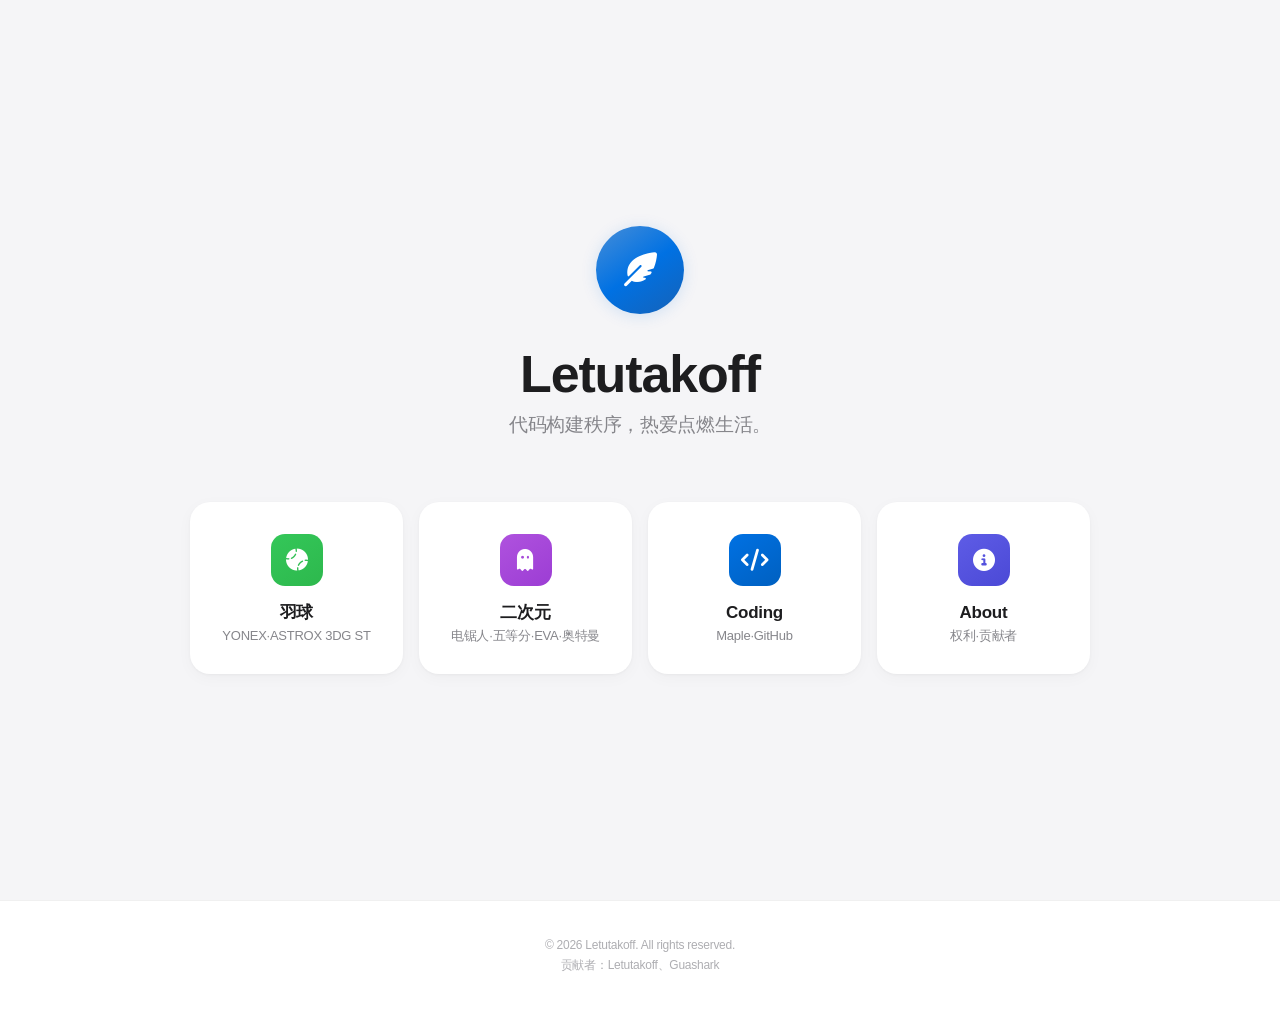
==== commit f37e60d2: "26/6/18 - 3" ====
--- a/index.html
+++ b/index.html
@@ -3,649 +3,145 @@
 <head>
     <meta charset="UTF-8">
     <meta name="viewport" content="width=device-width, initial-scale=1.0">
-    <title>Letutakoff — 个人博客</title>
+    <title>Letutakoff</title>
     <link rel="stylesheet" href="https://cdnjs.cloudflare.com/ajax/libs/font-awesome/6.4.0/css/all.min.css">
     <style>
-        * {
-            margin: 0;
-            padding: 0;
-            box-sizing: border-box;
+        * { margin: 0; padding: 0; box-sizing: border-box; }
+
+        :root {
+            --bg: #f5f5f7;
+            --card: #ffffff;
+            --accent: #0071e3;
+            --text: #1d1d1f;
+            --text-secondary: #86868b;
+            --text-tertiary: #aeaeb2;
+            --hairline: rgba(0,0,0,0.06);
+            --card-shadow: 0 1px 3px rgba(0,0,0,0.04), 0 4px 16px rgba(0,0,0,0.03);
+            --card-hover-shadow: 0 2px 6px rgba(0,0,0,0.06), 0 12px 36px rgba(0,0,0,0.06);
+            --radius: 20px;
+            --transition: cubic-bezier(0.22, 0.61, 0.36, 1);
         }
 
-        :root {
-            --bg-primary: #f5f5f7;
-            --bg-secondary: #ffffff;
-            --accent: #0071e3;
-            --accent-hover: #0077ed;
-            --text-primary: #1d1d1f;
-            --text-secondary: #6e6e73;
-            --text-tertiary: #86868b;
-            --border: #d2d2d7;
-            --border-light: rgba(0, 0, 0, 0.06);
-            --shadow-sm: 0 2px 12px rgba(0, 0, 0, 0.04);
-            --shadow-md: 0 4px 24px rgba(0, 0, 0, 0.06);
-            --shadow-lg: 0 8px 40px rgba(0, 0, 0, 0.08);
-            --radius-sm: 12px;
-            --radius-md: 18px;
-            --radius-lg: 24px;
-            --easing: cubic-bezier(0.25, 0.1, 0.25, 1);
+        html { background: var(--bg); }
+        body {
+            font-family: -apple-system, BlinkMacSystemFont, "SF Pro Display", "SF Pro Text", "Helvetica Neue", sans-serif;
+            background: var(--bg); color: var(--text);
+            -webkit-font-smoothing: antialiased;
+            -moz-osx-font-smoothing: grayscale;
+            letter-spacing: -0.016em;
+            line-height: 1.47059;
         }
 
-        body {
-            font-family: -apple-system, BlinkMacSystemFont, "SF Pro Display", "SF Pro Text", "Helvetica Neue", Helvetica, Arial, sans-serif;
-            background-color: var(--bg-primary);
-            color: var(--text-primary);
-            line-height: 1.47059;
-            font-weight: 400;
-            letter-spacing: -0.022em;
-            -webkit-font-smoothing: antialiased;
-            -moz-osx-font-smoothing: grayscale;
+        a { text-decoration: none; color: var(--accent); }
+
+        .main-wrap {
+            min-height: 100vh; display: flex; flex-direction: column;
+            align-items: center; justify-content: center;
+            padding: 80px 32px;
         }
 
-        a {
-            text-decoration: none;
-            color: var(--accent);
-            transition: color 0.2s ease;
+        .avatar {
+            width: 88px; height: 88px; border-radius: 50%;
+            background: linear-gradient(145deg, #478ed8, #0071e3, #1662b7);
+            box-shadow: 0 2px 16px rgba(0,113,227,0.15);
+            display: flex; align-items: center; justify-content: center;
+            font-size: 34px; color: #fff; margin-bottom: 32px;
+            transition: transform 0.6s var(--transition);
+        }
+        .avatar:hover { transform: scale(1.04); }
+
+        h1 {
+            font-size: 52px; font-weight: 700;
+            letter-spacing: -0.022em; line-height: 1.08;
+            margin-bottom: 8px;
+        }
+        .subtitle {
+            font-size: 19px; color: var(--text-secondary);
+            font-weight: 400; margin-bottom: 64px;
         }
 
-        a:hover {
-            color: var(--accent-hover);
+        .grid {
+            display: grid; grid-template-columns: repeat(4, 1fr);
+            gap: 16px; max-width: 900px; width: 100%;
         }
 
-        .container {
-            max-width: 1024px;
-            margin: 0 auto;
-            padding: 0 24px;
+        .grid-card {
+            background: var(--card); border-radius: var(--radius);
+            padding: 32px 24px 28px; text-align: center;
+            box-shadow: var(--card-shadow);
+            transition: transform 0.55s var(--transition), box-shadow 0.55s var(--transition);
+            color: var(--text);
+        }
+        .grid-card:hover {
+            transform: translateY(-4px);
+            box-shadow: var(--card-hover-shadow);
         }
 
-        /* ── Navigation ── */
-        header {
-            position: fixed;
-            top: 0;
-            left: 0;
-            width: 100%;
-            z-index: 1000;
-            background: rgba(255, 255, 255, 0.72);
-            backdrop-filter: saturate(180%) blur(20px);
-            -webkit-backdrop-filter: saturate(180%) blur(20px);
-            border-bottom: 1px solid var(--border-light);
+        .grid-icon {
+            width: 52px; height: 52px; border-radius: 14px;
+            display: flex; align-items: center; justify-content: center;
+            font-size: 22px; color: #fff; margin: 0 auto 14px;
         }
+        .icon-green { background: linear-gradient(145deg, #34c759, #2db84d); }
+        .icon-purple { background: linear-gradient(145deg, #af52de, #9c3dd4); }
+        .icon-blue { background: linear-gradient(145deg, #0071e3, #0060c0); }
+        .icon-indigo { background: linear-gradient(145deg, #5e5ce6, #4b49d6); }
 
-        nav {
-            display: flex;
-            justify-content: space-between;
-            align-items: center;
-            height: 52px;
+        .grid-card h3 { font-size: 17px; font-weight: 600; margin-bottom: 2px; }
+        .grid-card p { font-size: 13px; color: var(--text-secondary); line-height: 1.4; }
+
+        footer {
+            text-align: center; padding: 36px;
+            border-top: 1px solid var(--hairline);
+            background: var(--card);
         }
+        footer p { font-size: 12px; color: var(--text-tertiary); }
+        footer p + p { margin-top: 2px; }
 
-        .nav-logo {
-            font-size: 21px;
-            font-weight: 600;
-            color: var(--text-primary);
-            letter-spacing: -0.02em;
+        @media (max-width: 800px) {
+            .grid { grid-template-columns: repeat(2, 1fr); max-width: 400px; }
+            h1 { font-size: 40px; }
         }
-
-        .nav-links {
-            display: flex;
-            list-style: none;
-            gap: 32px;
-        }
-
-        .nav-links a {
-            font-size: 14px;
-            color: var(--text-secondary);
-            font-weight: 400;
-            transition: color 0.2s ease;
-        }
-
-        .nav-links a:hover {
-            color: var(--text-primary);
-        }
-
-        .mobile-btn {
-            display: none;
-            font-size: 20px;
-            color: var(--text-primary);
-            cursor: pointer;
-            background: none;
-            border: none;
-        }
-
-        /* ── Hero ── */
-        .hero {
-            padding: 160px 0 80px;
-            text-align: center;
-        }
-
-        .hero-avatar {
-            width: 88px;
-            height: 88px;
-            border-radius: 50%;
-            background: linear-gradient(135deg, #0071e3, #5ac8fa);
-            margin: 0 auto 28px;
-            display: flex;
-            align-items: center;
-            justify-content: center;
-            font-size: 36px;
-            color: #fff;
-        }
-
-        .hero h1 {
-            font-size: 56px;
-            font-weight: 700;
-            letter-spacing: -0.015em;
-            line-height: 1.1;
-        }
-
-        .hero .tagline {
-            font-size: 21px;
-            color: var(--text-secondary);
-            margin-top: 12px;
-            font-weight: 400;
-            line-height: 1.4;
-            max-width: 520px;
-            margin-left: auto;
-            margin-right: auto;
-        }
-
-        /* ── Section Shared ── */
-        section {
-            padding: 80px 0;
-        }
-
-        .section-label {
-            font-size: 12px;
-            font-weight: 600;
-            text-transform: uppercase;
-            letter-spacing: 0.06em;
-            color: var(--text-tertiary);
-            margin-bottom: 12px;
-        }
-
-        .section-title {
-            font-size: 40px;
-            font-weight: 700;
-            letter-spacing: -0.015em;
-            line-height: 1.1;
-            margin-bottom: 12px;
-        }
-
-        .section-desc {
-            font-size: 19px;
-            color: var(--text-secondary);
-            line-height: 1.4;
-            max-width: 600px;
-            margin-bottom: 48px;
-        }
-
-        /* ── Blog Posts ── */
-        .blog-grid {
-            display: grid;
-            grid-template-columns: repeat(auto-fill, minmax(300px, 1fr));
-            gap: 28px;
-        }
-
-        .blog-card {
-            background: var(--bg-secondary);
-            border-radius: var(--radius-md);
-            overflow: hidden;
-            box-shadow: var(--shadow-sm);
-            transition: transform 0.35s var(--easing), box-shadow 0.35s var(--easing);
-            cursor: pointer;
-        }
-
-        .blog-card:hover {
-            transform: translateY(-6px);
-            box-shadow: var(--shadow-lg);
-        }
-
-        .blog-card-cover {
-            height: 180px;
-            display: flex;
-            align-items: center;
-            justify-content: center;
-            font-size: 40px;
-            color: #fff;
-        }
-
-        .blog-card:nth-child(1) .blog-card-cover { background: linear-gradient(135deg, #0071e3, #5ac8fa); }
-        .blog-card:nth-child(2) .blog-card-cover { background: linear-gradient(135deg, #af52de, #bf5af2); }
-        .blog-card:nth-child(3) .blog-card-cover { background: linear-gradient(135deg, #ff9500, #ff9f0a); }
-        .blog-card:nth-child(4) .blog-card-cover { background: linear-gradient(135deg, #30d158, #32d74b); }
-        .blog-card:nth-child(5) .blog-card-cover { background: linear-gradient(135deg, #ff375f, #ff453a); }
-
-        .blog-card-body {
-            padding: 24px;
-        }
-
-        .blog-card-meta {
-            font-size: 13px;
-            color: var(--text-tertiary);
-            margin-bottom: 8px;
-            font-weight: 500;
-        }
-
-        .blog-card-title {
-            font-size: 20px;
-            font-weight: 600;
-            letter-spacing: -0.015em;
-            line-height: 1.3;
-            margin-bottom: 8px;
-            color: var(--text-primary);
-        }
-
-        .blog-card-excerpt {
-            font-size: 15px;
-            color: var(--text-secondary);
-            line-height: 1.5;
-        }
-
-        /* ── Maple ── */
-        #maple {
-            background: var(--bg-secondary);
-        }
-
-        .maple-card {
-            background: var(--bg-primary);
-            border-radius: var(--radius-lg);
-            padding: 60px 48px;
-            text-align: center;
-            max-width: 600px;
-            margin: 0 auto;
-            box-shadow: var(--shadow-md);
-            transition: transform 0.35s var(--easing), box-shadow 0.35s var(--easing);
-        }
-
-        .maple-card:hover {
-            transform: translateY(-6px);
-            box-shadow: var(--shadow-lg);
-        }
-
-        .maple-icon {
-            font-size: 48px;
-            color: var(--accent);
-            margin-bottom: 20px;
-        }
-
-        .maple-card h3 {
-            font-size: 28px;
-            font-weight: 700;
-            letter-spacing: -0.015em;
-            margin-bottom: 16px;
-        }
-
-        .maple-card p {
-            font-size: 17px;
-            color: var(--text-secondary);
-            line-height: 1.6;
-            margin-bottom: 32px;
-            max-width: 420px;
-            margin-left: auto;
-            margin-right: auto;
-        }
-
-        .btn {
-            display: inline-flex;
-            align-items: center;
-            gap: 8px;
-            padding: 12px 28px;
-            border-radius: 980px;
-            font-size: 16px;
-            font-weight: 500;
-            cursor: pointer;
-            transition: all 0.25s var(--easing);
-            border: none;
-        }
-
-        .btn-primary {
-            background: var(--accent);
-            color: #fff;
-        }
-
-        .btn-primary:hover {
-            background: var(--accent-hover);
-            transform: scale(1.03);
-        }
-
-        /* ── Contact ── */
-        .contact-cards {
-            display: flex;
-            justify-content: center;
-            gap: 28px;
-            flex-wrap: wrap;
-        }
-
-        .contact-card {
-            background: var(--bg-secondary);
-            border-radius: var(--radius-md);
-            padding: 32px 36px;
-            text-align: center;
-            box-shadow: var(--shadow-sm);
-            transition: transform 0.35s var(--easing), box-shadow 0.35s var(--easing);
-            min-width: 240px;
-            flex: 1;
-            max-width: 320px;
-        }
-
-        .contact-card:hover {
-            transform: translateY(-6px);
-            box-shadow: var(--shadow-lg);
-        }
-
-        .contact-card-icon {
-            font-size: 36px;
-            color: var(--accent);
-            margin-bottom: 16px;
-        }
-
-        .contact-card h4 {
-            font-size: 17px;
-            font-weight: 600;
-            margin-bottom: 8px;
-        }
-
-        .contact-card span,
-        .contact-card a {
-            font-size: 15px;
-            color: var(--text-secondary);
-            word-break: break-all;
-        }
-
-        /* ── Footer ── */
-        footer {
-            padding: 32px 0;
-            border-top: 1px solid var(--border-light);
-            text-align: center;
-        }
-
-        footer p {
-            font-size: 13px;
-            color: var(--text-tertiary);
-        }
-
-        /* ── Scroll animation ── */
-        .reveal {
-            opacity: 0;
-            transform: translateY(28px);
-            transition: opacity 0.7s ease, transform 0.7s ease;
-        }
-
-        .reveal.visible {
-            opacity: 1;
-            transform: translateY(0);
-        }
-
-        /* ── Responsive ── */
-        @media (max-width: 768px) {
-            .mobile-btn {
-                display: block;
-            }
-
-            .nav-links {
-                position: fixed;
-                top: 52px;
-                left: 0;
-                width: 100%;
-                background: rgba(255, 255, 255, 0.96);
-                backdrop-filter: saturate(180%) blur(20px);
-                -webkit-backdrop-filter: saturate(180%) blur(20px);
-                flex-direction: column;
-                align-items: center;
-                padding: 24px 0;
-                gap: 20px;
-                box-shadow: 0 8px 24px rgba(0, 0, 0, 0.06);
-                opacity: 0;
-                visibility: hidden;
-                transform: translateY(-8px);
-                transition: all 0.25s var(--easing);
-            }
-
-            .nav-links.active {
-                opacity: 1;
-                visibility: visible;
-                transform: translateY(0);
-            }
-
-            .hero {
-                padding: 120px 0 60px;
-            }
-
-            .hero h1 {
-                font-size: 40px;
-            }
-
-            .hero .tagline {
-                font-size: 18px;
-            }
-
-            .section-title {
-                font-size: 32px;
-            }
-
-            .blog-grid {
-                grid-template-columns: 1fr;
-            }
-
-            .contact-cards {
-                flex-direction: column;
-                align-items: center;
-            }
-
-            .contact-card {
-                max-width: 100%;
-                width: 100%;
-            }
+        @media (max-width: 440px) {
+            .grid { grid-template-columns: 1fr; max-width: 280px; }
         }
     </style>
 </head>
 <body>
 
-    <!-- Navigation -->
-    <header>
-        <div class="container">
-            <nav>
-                <a href="#" class="nav-logo">Letutakoff</a>
-                <button class="mobile-btn" id="mobileBtn" aria-label="菜单">
-                    <i class="fas fa-bars"></i>
-                </button>
-                <ul class="nav-links" id="navLinks">
-                    <li><a href="#blog">博客</a></li>
-                    <li><a href="#maple">Maple</a></li>
-                    <li><a href="#contact">联系</a></li>
-                </ul>
-            </nav>
+    <div class="main-wrap">
+        <div class="avatar"><i class="fas fa-feather-alt"></i></div>
+        <h1>Letutakoff</h1>
+        <p class="subtitle">代码构建秩序，热爱点燃生活。</p>
+
+        <div class="grid">
+            <a href="./badminton.html" class="grid-card">
+                <div class="grid-icon icon-green"><i class="fas fa-baseball-ball"></i></div>
+                <h3>羽球</h3>
+                <p>YONEX·ASTROX 3DG ST</p>
+            </a>
+            <a href="./anime.html" class="grid-card">
+                <div class="grid-icon icon-purple"><i class="fas fa-ghost"></i></div>
+                <h3>二次元</h3>
+                <p>电锯人·五等分·EVA·奥特曼</p>
+            </a>
+            <a href="./coding.html" class="grid-card">
+                <div class="grid-icon icon-blue"><i class="fas fa-code"></i></div>
+                <h3>Coding</h3>
+                <p>Maple·GitHub</p>
+            </a>
+            <a href="./about.html" class="grid-card">
+                <div class="grid-icon icon-indigo"><i class="fas fa-circle-info"></i></div>
+                <h3>About</h3>
+                <p>权利·贡献者</p>
+            </a>
         </div>
-    </header>
+    </div>
 
-    <!-- Hero -->
-    <section class="hero" id="home">
-        <div class="container">
-            <div class="hero-avatar reveal">
-                <i class="fas fa-feather-alt"></i>
-            </div>
-            <h1 class="reveal">Letutakoff</h1>
-            <p class="tagline reveal">
-                写代码，也写思考。记录技术探索与日常灵感。
-            </p>
-        </div>
-    </section>
-
-    <!-- Blog -->
-    <section id="blog">
-        <div class="container">
-            <div class="reveal">
-                <div class="section-label">Blog</div>
-                <h2 class="section-title">最新文章</h2>
-                <p class="section-desc">关于技术、设计和生活的思考笔记。</p>
-            </div>
-
-            <div class="blog-grid">
-                <article class="blog-card reveal">
-                    <div class="blog-card-cover">
-                        <i class="fas fa-code"></i>
-                    </div>
-                    <div class="blog-card-body">
-                        <div class="blog-card-meta">2026-06-15 · 前端</div>
-                        <h3 class="blog-card-title">现代 CSS 布局中的新特性</h3>
-                        <p class="blog-card-excerpt">从 Container Queries 到 CSS Nesting，探索现代 CSS 为响应式布局带来的变革。</p>
-                    </div>
-                </article>
-
-                <article class="blog-card reveal">
-                    <div class="blog-card-cover">
-                        <i class="fas fa-microchip"></i>
-                    </div>
-                    <div class="blog-card-body">
-                        <div class="blog-card-meta">2026-06-08 · 系统设计</div>
-                        <h3 class="blog-card-title">构建可扩展的微服务架构</h3>
-                        <p class="blog-card-excerpt">从单体到微服务，分享架构演进中的实践经验和避坑指南。</p>
-                    </div>
-                </article>
-
-                <article class="blog-card reveal">
-                    <div class="blog-card-cover">
-                        <i class="fas fa-paint-brush"></i>
-                    </div>
-                    <div class="blog-card-body">
-                        <div class="blog-card-meta">2026-05-28 · 设计</div>
-                        <h3 class="blog-card-title">设计系统的一致性之道</h3>
-                        <p class="blog-card-excerpt">如何构建和维护一个可扩展的设计系统，让产品体验保持统一。</p>
-                    </div>
-                </article>
-
-                <article class="blog-card reveal">
-                    <div class="blog-card-cover">
-                        <i class="fas fa-gamepad"></i>
-                    </div>
-                    <div class="blog-card-body">
-                        <div class="blog-card-meta">2026-05-15 · 游戏</div>
-                        <h3 class="blog-card-title">Godot 引擎入门：从零到一</h3>
-                        <p class="blog-card-excerpt">使用开源 Godot 引擎创建你的第一个交互式项目，体验轻量级游戏开发。</p>
-                    </div>
-                </article>
-
-                <article class="blog-card reveal">
-                    <div class="blog-card-cover">
-                        <i class="fas fa-terminal"></i>
-                    </div>
-                    <div class="blog-card-body">
-                        <div class="blog-card-meta">2026-05-02 · 工具</div>
-                        <h3 class="blog-card-title">提升开发效率的终端技巧</h3>
-                        <p class="blog-card-excerpt">一套实用的命令行工作流，让你的日常开发更加高效和愉悦。</p>
-                    </div>
-                </article>
-            </div>
-        </div>
-    </section>
-
-    <!-- Maple -->
-    <section id="maple">
-        <div class="container">
-            <div class="reveal">
-                <div class="section-label">Project</div>
-                <h2 class="section-title">Maple</h2>
-                <p class="section-desc">基于 Godot 引擎的交互式多媒体实验，探索视觉、音频与实时交互的交汇点。</p>
-            </div>
-
-            <div class="maple-card reveal">
-                <div class="maple-icon">
-                    <i class="fas fa-leaf"></i>
-                </div>
-                <h3>Maple 项目</h3>
-                <p>一个基于 Godot 引擎的交互式多媒体项目，融合了视觉效果、音频处理和实时交互技术，探索游戏引擎在创意编程中的无限可能。</p>
-                <a href="./Maple/index.html" class="btn btn-primary" target="_blank">
-                    <i class="fas fa-play"></i> 启动 Maple
-                </a>
-            </div>
-        </div>
-    </section>
-
-    <!-- Contact -->
-    <section id="contact">
-        <div class="container">
-            <div class="reveal" style="text-align: center;">
-                <div class="section-label">Contact</div>
-                <h2 class="section-title">保持联系</h2>
-                <p class="section-desc" style="margin-left: auto; margin-right: auto;">欢迎通过以下方式找到我。</p>
-            </div>
-
-            <div class="contact-cards">
-                <div class="contact-card reveal">
-                    <div class="contact-card-icon">
-                        <i class="fas fa-envelope"></i>
-                    </div>
-                    <h4>邮箱</h4>
-                    <a href="mailto:an_email666@qq.com">an_email666@qq.com</a>
-                </div>
-
-                <div class="contact-card reveal">
-                    <div class="contact-card-icon">
-                        <i class="fab fa-bilibili"></i>
-                    </div>
-                    <h4>哔哩哔哩</h4>
-                    <a href="https://space.bilibili.com/3493275306560179?spm_id_from=333.1007.0.0" target="_blank" rel="noopener">
-                        Letutakoff 的个人空间
-                    </a>
-                </div>
-            </div>
-        </div>
-    </section>
-
-    <!-- Footer -->
     <footer>
-        <div class="container">
-            <p>&copy; 2026 Letutakoff. All rights reserved.</p>
-        </div>
+        <p>&copy; 2026 Letutakoff. All rights reserved.</p>
+        <p>贡献者：Letutakoff、Guashark</p>
     </footer>
 
-    <script>
-        // Mobile menu
-        const mobileBtn = document.getElementById('mobileBtn');
-        const navLinks = document.getElementById('navLinks');
-
-        mobileBtn.addEventListener('click', () => {
-            navLinks.classList.toggle('active');
-            const icon = mobileBtn.querySelector('i');
-            if (navLinks.classList.contains('active')) {
-                icon.classList.replace('fa-bars', 'fa-times');
-            } else {
-                icon.classList.replace('fa-times', 'fa-bars');
-            }
-        });
-
-        // Smooth scroll + close mobile menu
-        document.querySelectorAll('a[href^="#"]').forEach(anchor => {
-            anchor.addEventListener('click', function(e) {
-                e.preventDefault();
-                const id = this.getAttribute('href');
-                if (id === '#') return;
-                const target = document.querySelector(id);
-                if (!target) return;
-
-                navLinks.classList.remove('active');
-                const icon = mobileBtn.querySelector('i');
-                icon.classList.replace('fa-times', 'fa-bars');
-
-                window.scrollTo({
-                    top: target.offsetTop - 60,
-                    behavior: 'smooth'
-                });
-            });
-        });
-
-        // Scroll reveal
-        const observer = new IntersectionObserver((entries) => {
-            entries.forEach(entry => {
-                if (entry.isIntersecting) {
-                    entry.target.classList.add('visible');
-                }
-            });
-        }, { threshold: 0.15, rootMargin: '0px 0px -40px 0px' });
-
-        document.querySelectorAll('.reveal').forEach(el => observer.observe(el));
-
-        // Show hero elements immediately
-        document.querySelectorAll('.hero .reveal').forEach(el => el.classList.add('visible'));
-    </script>
 </body>
 </html>
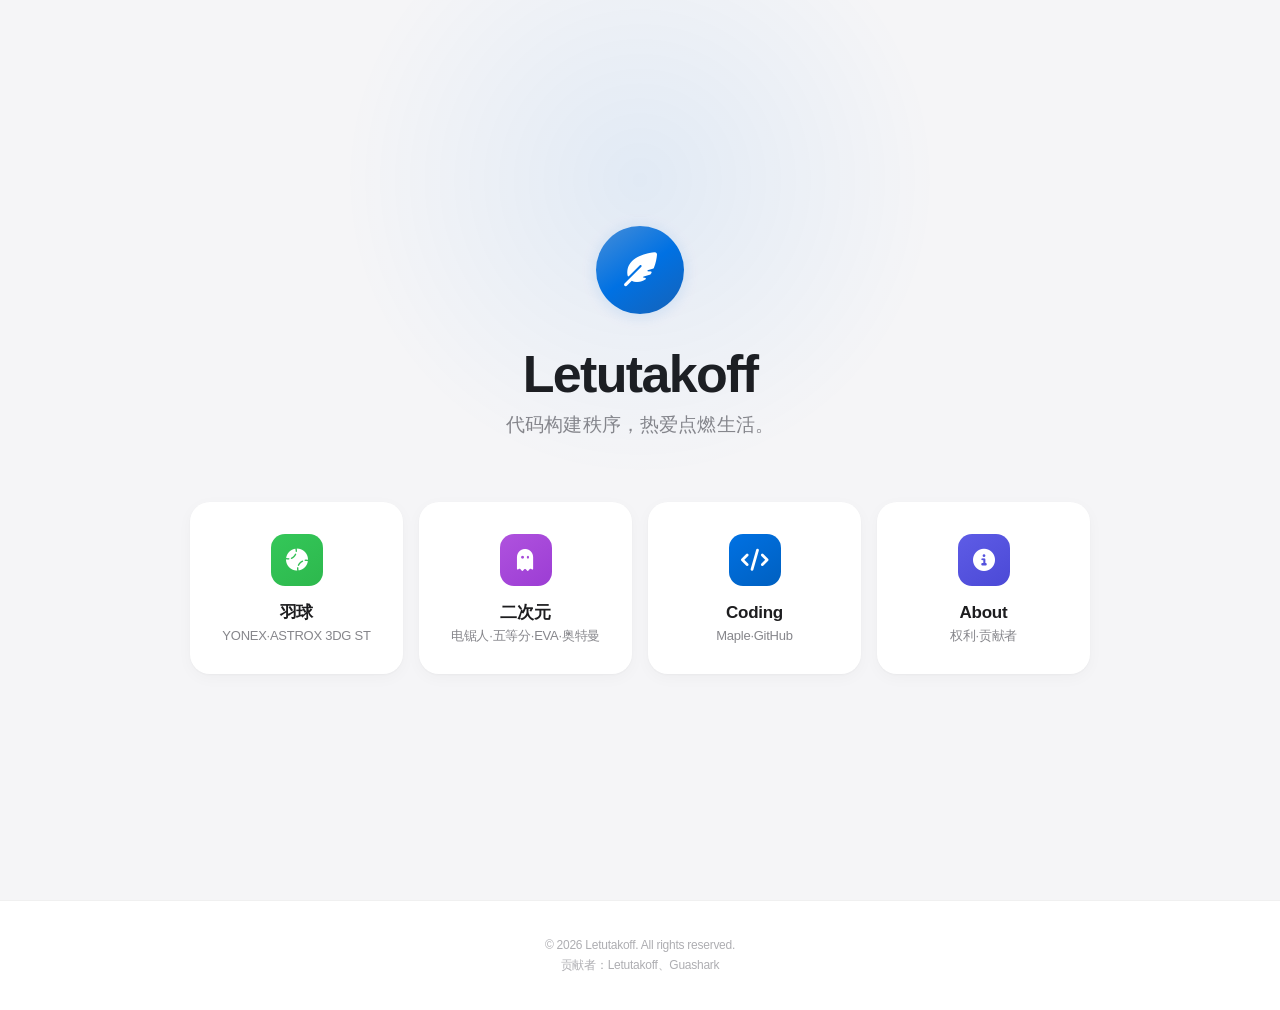
==== commit 43495acf: "26/6/18 - 4" ====
--- a/index.html
+++ b/index.html
@@ -20,6 +20,7 @@
             --card-hover-shadow: 0 2px 6px rgba(0,0,0,0.06), 0 12px 36px rgba(0,0,0,0.06);
             --radius: 20px;
             --transition: cubic-bezier(0.22, 0.61, 0.36, 1);
+            --glow: rgba(0, 113, 227, 0.08);
         }
 
         html { background: var(--bg); }
@@ -32,6 +33,54 @@
             line-height: 1.47059;
         }
 
+        /* ── Page Load Entrance Animation ── */
+        .page-enter {
+            opacity: 0;
+            transform: translateY(16px);
+            animation: fadeSlideUp 0.7s var(--transition) forwards;
+        }
+        @keyframes fadeSlideUp {
+            to { opacity: 1; transform: translateY(0); }
+        }
+
+        /* ── Avatar Rotate-In ── */
+        .avatar-enter {
+            opacity: 0;
+            transform: scale(0.9) rotate(-8deg);
+            animation: avatarIn 0.8s var(--transition) 0.1s forwards;
+        }
+        @keyframes avatarIn {
+            to { opacity: 1; transform: scale(1) rotate(0deg); }
+        }
+
+        /* ── Scroll Reveal ── */
+        .reveal {
+            opacity: 0;
+            transform: translateY(24px);
+            transition: opacity 0.6s var(--transition), transform 0.6s var(--transition);
+        }
+        .reveal.visible {
+            opacity: 1;
+            transform: translateY(0);
+        }
+
+        /* ── Background Depth Glow ── */
+        .main-wrap::before {
+            content: '';
+            position: absolute;
+            top: -120px;
+            left: 50%;
+            transform: translateX(-50%);
+            width: 600px;
+            height: 600px;
+            background: radial-gradient(ellipse at center, var(--glow) 0%, transparent 70%);
+            pointer-events: none;
+            z-index: 0;
+        }
+        .main-wrap {
+            position: relative;
+        }
+
         a { text-decoration: none; color: var(--accent); }
 
         .main-wrap {
@@ -52,12 +101,13 @@
 
         h1 {
             font-size: 52px; font-weight: 700;
-            letter-spacing: -0.022em; line-height: 1.08;
+            letter-spacing: -0.032em; line-height: 1.08;
             margin-bottom: 8px;
         }
         .subtitle {
             font-size: 19px; color: var(--text-secondary);
             font-weight: 400; margin-bottom: 64px;
+            letter-spacing: 0.008em;
         }
 
         .grid {
@@ -71,10 +121,30 @@
             box-shadow: var(--card-shadow);
             transition: transform 0.55s var(--transition), box-shadow 0.55s var(--transition);
             color: var(--text);
+            position: relative;
+            overflow: hidden;
+        }
+        .grid-card::before {
+            content: '';
+            position: absolute;
+            inset: 0;
+            border-radius: var(--radius);
+            padding: 1px;
+            background: linear-gradient(180deg, rgba(0,113,227,0.25) 0%, transparent 40%);
+            -webkit-mask: linear-gradient(#fff 0 0) content-box, linear-gradient(#fff 0 0);
+            mask: linear-gradient(#fff 0 0) content-box, linear-gradient(#fff 0 0);
+            -webkit-mask-composite: xor;
+            mask-composite: exclude;
+            opacity: 0;
+            transition: opacity 0.5s var(--transition);
+            pointer-events: none;
+        }
+        .grid-card:hover::before {
+            opacity: 1;
         }
         .grid-card:hover {
             transform: translateY(-4px);
-            box-shadow: var(--card-hover-shadow);
+            box-shadow: var(--card-hover-shadow), 0 0 40px var(--glow);
         }
 
         .grid-icon {
@@ -90,6 +160,12 @@
         .grid-card h3 { font-size: 17px; font-weight: 600; margin-bottom: 2px; }
         .grid-card p { font-size: 13px; color: var(--text-secondary); line-height: 1.4; }
 
+        /* ── Card Stagger Delays ── */
+        .reveal:nth-child(1) { transition-delay: 0s; }
+        .reveal:nth-child(2) { transition-delay: 0.08s; }
+        .reveal:nth-child(3) { transition-delay: 0.16s; }
+        .reveal:nth-child(4) { transition-delay: 0.24s; }
+
         footer {
             text-align: center; padding: 36px;
             border-top: 1px solid var(--hairline);
@@ -109,28 +185,28 @@
 </head>
 <body>
 
-    <div class="main-wrap">
-        <div class="avatar"><i class="fas fa-feather-alt"></i></div>
+    <div class="main-wrap page-enter">
+        <div class="avatar avatar-enter"><i class="fas fa-feather-alt"></i></div>
         <h1>Letutakoff</h1>
         <p class="subtitle">代码构建秩序，热爱点燃生活。</p>
 
         <div class="grid">
-            <a href="./badminton.html" class="grid-card">
+            <a href="./badminton.html" class="grid-card reveal">
                 <div class="grid-icon icon-green"><i class="fas fa-baseball-ball"></i></div>
                 <h3>羽球</h3>
                 <p>YONEX·ASTROX 3DG ST</p>
             </a>
-            <a href="./anime.html" class="grid-card">
+            <a href="./anime.html" class="grid-card reveal">
                 <div class="grid-icon icon-purple"><i class="fas fa-ghost"></i></div>
                 <h3>二次元</h3>
                 <p>电锯人·五等分·EVA·奥特曼</p>
             </a>
-            <a href="./coding.html" class="grid-card">
+            <a href="./coding.html" class="grid-card reveal">
                 <div class="grid-icon icon-blue"><i class="fas fa-code"></i></div>
                 <h3>Coding</h3>
                 <p>Maple·GitHub</p>
             </a>
-            <a href="./about.html" class="grid-card">
+            <a href="./about.html" class="grid-card reveal">
                 <div class="grid-icon icon-indigo"><i class="fas fa-circle-info"></i></div>
                 <h3>About</h3>
                 <p>权利·贡献者</p>
@@ -143,5 +219,22 @@
         <p>贡献者：Letutakoff、Guashark</p>
     </footer>
 
+    <script>
+    (function() {
+        var observer = new IntersectionObserver(function(entries) {
+            entries.forEach(function(entry) {
+                if (entry.isIntersecting) {
+                    entry.target.classList.add('visible');
+                    observer.unobserve(entry.target);
+                }
+            });
+        }, { threshold: 0.15, rootMargin: '0px 0px -40px 0px' });
+
+        document.querySelectorAll('.reveal').forEach(function(el) {
+            observer.observe(el);
+        });
+    })();
+    </script>
+
 </body>
 </html>
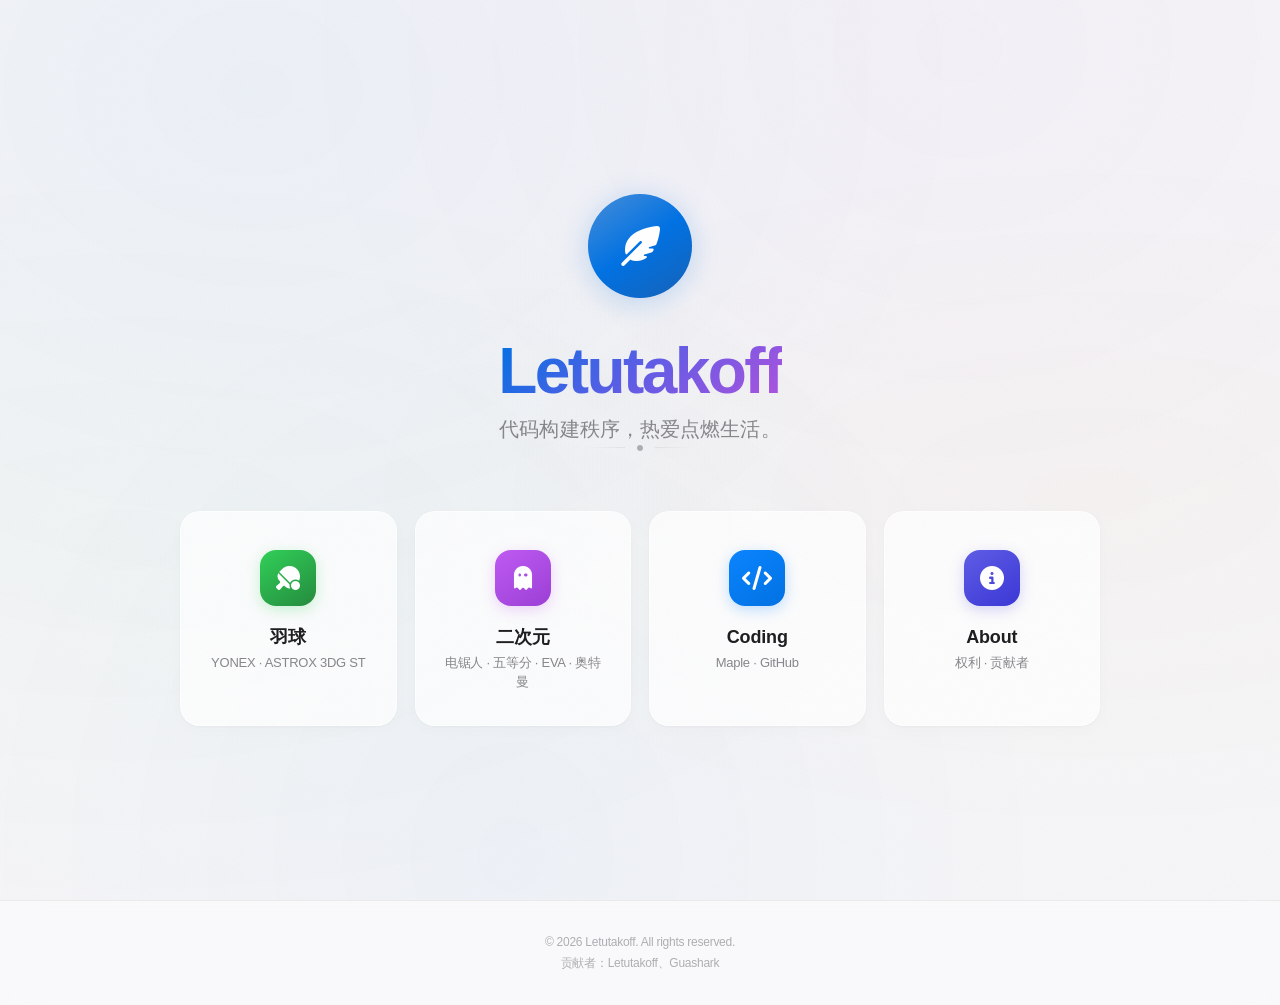
==== commit f3dc8e45: "26/6/19 - 1" ====
--- a/index.html
+++ b/index.html
@@ -5,222 +5,293 @@
     <meta name="viewport" content="width=device-width, initial-scale=1.0">
     <title>Letutakoff</title>
     <link rel="stylesheet" href="https://cdnjs.cloudflare.com/ajax/libs/font-awesome/6.4.0/css/all.min.css">
+    <link rel="stylesheet" href="styles.css">
     <style>
-        * { margin: 0; padding: 0; box-sizing: border-box; }
-
-        :root {
-            --bg: #f5f5f7;
-            --card: #ffffff;
-            --accent: #0071e3;
-            --text: #1d1d1f;
-            --text-secondary: #86868b;
-            --text-tertiary: #aeaeb2;
-            --hairline: rgba(0,0,0,0.06);
-            --card-shadow: 0 1px 3px rgba(0,0,0,0.04), 0 4px 16px rgba(0,0,0,0.03);
-            --card-hover-shadow: 0 2px 6px rgba(0,0,0,0.06), 0 12px 36px rgba(0,0,0,0.06);
-            --radius: 20px;
-            --transition: cubic-bezier(0.22, 0.61, 0.36, 1);
-            --glow: rgba(0, 113, 227, 0.08);
-        }
-
-        html { background: var(--bg); }
-        body {
-            font-family: -apple-system, BlinkMacSystemFont, "SF Pro Display", "SF Pro Text", "Helvetica Neue", sans-serif;
-            background: var(--bg); color: var(--text);
-            -webkit-font-smoothing: antialiased;
-            -moz-osx-font-smoothing: grayscale;
-            letter-spacing: -0.016em;
-            line-height: 1.47059;
-        }
-
-        /* ── Page Load Entrance Animation ── */
-        .page-enter {
-            opacity: 0;
-            transform: translateY(16px);
-            animation: fadeSlideUp 0.7s var(--transition) forwards;
-        }
-        @keyframes fadeSlideUp {
-            to { opacity: 1; transform: translateY(0); }
-        }
-
-        /* ── Avatar Rotate-In ── */
-        .avatar-enter {
-            opacity: 0;
-            transform: scale(0.9) rotate(-8deg);
-            animation: avatarIn 0.8s var(--transition) 0.1s forwards;
-        }
-        @keyframes avatarIn {
-            to { opacity: 1; transform: scale(1) rotate(0deg); }
-        }
-
-        /* ── Scroll Reveal ── */
-        .reveal {
-            opacity: 0;
-            transform: translateY(24px);
-            transition: opacity 0.6s var(--transition), transform 0.6s var(--transition);
-        }
-        .reveal.visible {
-            opacity: 1;
-            transform: translateY(0);
-        }
-
-        /* ── Background Depth Glow ── */
-        .main-wrap::before {
+        /* ── Index-specific: centered hero landing ── */
+
+        .main-wrap {
+            min-height: 100vh;
+            display: flex;
+            flex-direction: column;
+            align-items: center;
+            justify-content: center;
+            padding: 80px 32px 60px;
+            position: relative;
+            z-index: 1;
+        }
+
+        /* Avatar + pulse rings */
+        .avatar-wrap {
+            position: relative;
+            display: flex;
+            align-items: center;
+            justify-content: center;
+            margin-bottom: 40px;
+        }
+        .avatar-main {
+            width: 104px;
+            height: 104px;
+            border-radius: 50%;
+            background: linear-gradient(145deg, #478ed8, #0071e3, #1662b7);
+            box-shadow: 0 4px 28px rgba(0, 113, 227, 0.22),
+                        0 0 0 0 rgba(0, 113, 227, 0.12);
+            display: flex;
+            align-items: center;
+            justify-content: center;
+            font-size: 40px;
+            color: #fff;
+            transition: transform 0.6s var(--spring);
+            position: relative;
+            z-index: 1;
+        }
+        .avatar-main:hover {
+            transform: scale(1.06);
+        }
+
+        .avatar-ring {
+            position: absolute;
+            width: 104px;
+            height: 104px;
+            border-radius: 50%;
+            border: 1.5px solid rgba(0, 113, 227, 0.14);
+            animation: ringPulse 3s ease-out infinite;
+            z-index: 0;
+        }
+        .avatar-ring:nth-child(2) { animation-delay: 1.5s; }
+
+        @keyframes ringPulse {
+            0%   { transform: scale(1);   opacity: 0.5; }
+            100% { transform: scale(2.3); opacity: 0; }
+        }
+
+        /* Title gradient — index uses its own color stops */
+        .hero-title {
+            font-family: -apple-system, BlinkMacSystemFont, "SF Pro Display", "Helvetica Neue", sans-serif;
+            font-size: 64px;
+            font-weight: 800;
+            letter-spacing: -0.04em;
+            line-height: 1.05;
+            margin-bottom: 10px;
+            text-wrap: balance;
+            background: linear-gradient(135deg, #0071e3 0%, #5e5ce6 50%, #af52de 100%);
+            -webkit-background-clip: text;
+            -webkit-text-fill-color: transparent;
+            background-clip: text;
+        }
+
+        .divider {
+            display: flex;
+            align-items: center;
+            justify-content: center;
+            gap: 12px;
+            margin-bottom: 60px;
+        }
+        .divider::before,
+        .divider::after {
             content: '';
-            position: absolute;
-            top: -120px;
-            left: 50%;
-            transform: translateX(-50%);
-            width: 600px;
-            height: 600px;
-            background: radial-gradient(ellipse at center, var(--glow) 0%, transparent 70%);
-            pointer-events: none;
-            z-index: 0;
-        }
-        .main-wrap {
-            position: relative;
-        }
-
-        a { text-decoration: none; color: var(--accent); }
-
-        .main-wrap {
-            min-height: 100vh; display: flex; flex-direction: column;
-            align-items: center; justify-content: center;
-            padding: 80px 32px;
-        }
-
-        .avatar {
-            width: 88px; height: 88px; border-radius: 50%;
-            background: linear-gradient(145deg, #478ed8, #0071e3, #1662b7);
-            box-shadow: 0 2px 16px rgba(0,113,227,0.15);
-            display: flex; align-items: center; justify-content: center;
-            font-size: 34px; color: #fff; margin-bottom: 32px;
-            transition: transform 0.6s var(--transition);
-        }
-        .avatar:hover { transform: scale(1.04); }
-
-        h1 {
-            font-size: 52px; font-weight: 700;
-            letter-spacing: -0.032em; line-height: 1.08;
-            margin-bottom: 8px;
-        }
+            width: 40px;
+            height: 1px;
+            background: linear-gradient(90deg, transparent, var(--hairline));
+        }
+        .divider::after {
+            background: linear-gradient(90deg, var(--hairline), transparent);
+        }
+        .divider i {
+            font-size: 6px;
+            color: var(--text-tertiary);
+            animation: dividerPulse 2s ease-in-out infinite;
+        }
+        @keyframes dividerPulse {
+            0%, 100% { opacity: 0.3; }
+            50%      { opacity: 0.8; }
+        }
+
         .subtitle {
-            font-size: 19px; color: var(--text-secondary);
-            font-weight: 400; margin-bottom: 64px;
-            letter-spacing: 0.008em;
-        }
-
+            font-size: 20px;
+            color: var(--text-secondary);
+            font-weight: 400;
+            margin-bottom: 0;
+            letter-spacing: 0.005em;
+        }
+
+        /* ── Navigation Grid ── */
         .grid {
-            display: grid; grid-template-columns: repeat(4, 1fr);
-            gap: 16px; max-width: 900px; width: 100%;
+            display: grid;
+            grid-template-columns: repeat(4, 1fr);
+            gap: 18px;
+            max-width: 920px;
+            width: 100%;
         }
 
         .grid-card {
-            background: var(--card); border-radius: var(--radius);
-            padding: 32px 24px 28px; text-align: center;
-            box-shadow: var(--card-shadow);
-            transition: transform 0.55s var(--transition), box-shadow 0.55s var(--transition);
+            background: var(--card-bg);
+            backdrop-filter: saturate(180%) blur(28px);
+            -webkit-backdrop-filter: saturate(180%) blur(28px);
+            border: 1px solid var(--card-border);
+            border-radius: var(--radius);
+            padding: 38px 24px 34px;
+            text-align: center;
+            box-shadow: var(--shadow-card);
+            transition: transform 0.55s var(--spring),
+                        box-shadow 0.55s var(--ease-out);
             color: var(--text);
             position: relative;
             overflow: hidden;
-        }
+            cursor: pointer;
+        }
+
+        /* Inner highlight ring on hover */
         .grid-card::before {
             content: '';
             position: absolute;
             inset: 0;
             border-radius: var(--radius);
-            padding: 1px;
-            background: linear-gradient(180deg, rgba(0,113,227,0.25) 0%, transparent 40%);
+            padding: 1.5px;
             -webkit-mask: linear-gradient(#fff 0 0) content-box, linear-gradient(#fff 0 0);
             mask: linear-gradient(#fff 0 0) content-box, linear-gradient(#fff 0 0);
             -webkit-mask-composite: xor;
             mask-composite: exclude;
             opacity: 0;
-            transition: opacity 0.5s var(--transition);
+            transition: opacity 0.55s var(--ease-out);
             pointer-events: none;
         }
-        .grid-card:hover::before {
-            opacity: 1;
-        }
-        .grid-card:hover {
-            transform: translateY(-4px);
-            box-shadow: var(--card-hover-shadow), 0 0 40px var(--glow);
-        }
-
+        .grid-card:hover::before { opacity: 1; }
+
+        /* Per-card accent colors */
+        .grid-card[data-accent="green"]:hover {
+            transform: translateY(-6px) scale(1.02);
+            box-shadow: var(--shadow-card-hover), var(--shadow-glow-green);
+        }
+        .grid-card[data-accent="green"]::before {
+            background: linear-gradient(180deg, rgba(52, 199, 89, 0.3) 0%, transparent 40%);
+        }
+
+        .grid-card[data-accent="purple"]:hover {
+            transform: translateY(-6px) scale(1.02);
+            box-shadow: var(--shadow-card-hover), var(--shadow-glow-purple);
+        }
+        .grid-card[data-accent="purple"]::before {
+            background: linear-gradient(180deg, rgba(175, 82, 222, 0.3) 0%, transparent 40%);
+        }
+
+        .grid-card[data-accent="blue"]:hover {
+            transform: translateY(-6px) scale(1.02);
+            box-shadow: var(--shadow-card-hover), var(--shadow-glow-blue);
+        }
+        .grid-card[data-accent="blue"]::before {
+            background: linear-gradient(180deg, rgba(0, 113, 227, 0.3) 0%, transparent 40%);
+        }
+
+        .grid-card[data-accent="indigo"]:hover {
+            transform: translateY(-6px) scale(1.02);
+            box-shadow: var(--shadow-card-hover), var(--shadow-glow-indigo);
+        }
+        .grid-card[data-accent="indigo"]::before {
+            background: linear-gradient(180deg, rgba(94, 92, 230, 0.3) 0%, transparent 40%);
+        }
+
+        /* Icons */
         .grid-icon {
-            width: 52px; height: 52px; border-radius: 14px;
-            display: flex; align-items: center; justify-content: center;
-            font-size: 22px; color: #fff; margin: 0 auto 14px;
-        }
-        .icon-green { background: linear-gradient(145deg, #34c759, #2db84d); }
-        .icon-purple { background: linear-gradient(145deg, #af52de, #9c3dd4); }
-        .icon-blue { background: linear-gradient(145deg, #0071e3, #0060c0); }
-        .icon-indigo { background: linear-gradient(145deg, #5e5ce6, #4b49d6); }
-
-        .grid-card h3 { font-size: 17px; font-weight: 600; margin-bottom: 2px; }
-        .grid-card p { font-size: 13px; color: var(--text-secondary); line-height: 1.4; }
-
-        /* ── Card Stagger Delays ── */
-        .reveal:nth-child(1) { transition-delay: 0s; }
-        .reveal:nth-child(2) { transition-delay: 0.08s; }
-        .reveal:nth-child(3) { transition-delay: 0.16s; }
-        .reveal:nth-child(4) { transition-delay: 0.24s; }
-
-        footer {
-            text-align: center; padding: 36px;
-            border-top: 1px solid var(--hairline);
-            background: var(--card);
-        }
-        footer p { font-size: 12px; color: var(--text-tertiary); }
-        footer p + p { margin-top: 2px; }
-
+            width: 56px;
+            height: 56px;
+            border-radius: 16px;
+            display: flex;
+            align-items: center;
+            justify-content: center;
+            font-size: 24px;
+            color: #fff;
+            margin: 0 auto 18px;
+            transition: transform 0.5s var(--spring);
+        }
+        .grid-card:hover .grid-icon {
+            transform: scale(1.1) translateY(-2px);
+        }
+        .icon-green  { background: linear-gradient(145deg, #30d158, #248a3d); box-shadow: 0 4px 14px rgba(48, 209, 88, 0.25); }
+        .icon-purple { background: linear-gradient(145deg, #bf5af2, #9b3ed6); box-shadow: 0 4px 14px rgba(191, 90, 242, 0.25); }
+        .icon-blue   { background: linear-gradient(145deg, #0a84ff, #0071e3); box-shadow: 0 4px 14px rgba(10, 132, 255, 0.25); }
+        .icon-indigo { background: linear-gradient(145deg, #5e5ce6, #3a36d6); box-shadow: 0 4px 14px rgba(94, 92, 230, 0.25); }
+
+        .grid-card h3 {
+            font-size: 18px;
+            font-weight: 700;
+            margin-bottom: 4px;
+            letter-spacing: -0.01em;
+        }
+        .grid-card p {
+            font-size: 13px;
+            color: var(--text-secondary);
+            line-height: 1.4;
+        }
+
+        /* Responsive */
         @media (max-width: 800px) {
-            .grid { grid-template-columns: repeat(2, 1fr); max-width: 400px; }
-            h1 { font-size: 40px; }
+            .grid { grid-template-columns: repeat(2, 1fr); max-width: 420px; }
+            .hero-title { font-size: 44px; }
+            .avatar-main { width: 88px; height: 88px; font-size: 34px; }
+            .avatar-ring { width: 88px; height: 88px; }
         }
         @media (max-width: 440px) {
             .grid { grid-template-columns: 1fr; max-width: 280px; }
+            .hero-title { font-size: 36px; }
+            .subtitle { font-size: 17px; }
+            .avatar-main { width: 76px; height: 76px; font-size: 28px; }
+            .avatar-ring { width: 76px; height: 76px; }
         }
     </style>
 </head>
 <body>
+    <div class="scroll-progress" id="scrollProgress"></div>
 
     <div class="main-wrap page-enter">
-        <div class="avatar avatar-enter"><i class="fas fa-feather-alt"></i></div>
-        <h1>Letutakoff</h1>
+        <div class="avatar-wrap">
+            <div class="avatar-ring"></div>
+            <div class="avatar-ring"></div>
+            <div class="avatar-main"><i class="fas fa-feather-alt"></i></div>
+        </div>
+        <h1 class="hero-title">Letutakoff</h1>
         <p class="subtitle">代码构建秩序，热爱点燃生活。</p>
+        <div class="divider"><i class="fas fa-circle"></i></div>
 
         <div class="grid">
-            <a href="./badminton.html" class="grid-card reveal">
-                <div class="grid-icon icon-green"><i class="fas fa-baseball-ball"></i></div>
+            <a href="./badminton.html" class="grid-card reveal" data-accent="green">
+                <div class="grid-icon icon-green"><i class="fas fa-table-tennis-paddle-ball"></i></div>
                 <h3>羽球</h3>
-                <p>YONEX·ASTROX 3DG ST</p>
+                <p>YONEX · ASTROX 3DG ST</p>
             </a>
-            <a href="./anime.html" class="grid-card reveal">
+            <a href="./anime.html" class="grid-card reveal" data-accent="purple">
                 <div class="grid-icon icon-purple"><i class="fas fa-ghost"></i></div>
                 <h3>二次元</h3>
-                <p>电锯人·五等分·EVA·奥特曼</p>
+                <p>电锯人 · 五等分 · EVA · 奥特曼</p>
             </a>
-            <a href="./coding.html" class="grid-card reveal">
+            <a href="./coding.html" class="grid-card reveal" data-accent="blue">
                 <div class="grid-icon icon-blue"><i class="fas fa-code"></i></div>
                 <h3>Coding</h3>
-                <p>Maple·GitHub</p>
+                <p>Maple · GitHub</p>
             </a>
-            <a href="./about.html" class="grid-card reveal">
+            <a href="./about.html" class="grid-card reveal" data-accent="indigo">
                 <div class="grid-icon icon-indigo"><i class="fas fa-circle-info"></i></div>
                 <h3>About</h3>
-                <p>权利·贡献者</p>
+                <p>权利 · 贡献者</p>
             </a>
         </div>
     </div>
 
-    <footer>
+    <footer class="site-footer">
         <p>&copy; 2026 Letutakoff. All rights reserved.</p>
         <p>贡献者：Letutakoff、Guashark</p>
     </footer>
 
     <script>
     (function() {
+        var bar = document.getElementById('scrollProgress');
+        if (bar) {
+            window.addEventListener('scroll', function() {
+                var st = window.pageYOffset || document.documentElement.scrollTop;
+                var h = document.documentElement.scrollHeight - document.documentElement.clientHeight;
+                bar.style.width = (st / h * 100) + '%';
+            });
+        }
+
         var observer = new IntersectionObserver(function(entries) {
             entries.forEach(function(entry) {
                 if (entry.isIntersecting) {
@@ -228,13 +299,12 @@
                     observer.unobserve(entry.target);
                 }
             });
-        }, { threshold: 0.15, rootMargin: '0px 0px -40px 0px' });
+        }, { threshold: 0.1, rootMargin: '0px 0px -30px 0px' });
 
         document.querySelectorAll('.reveal').forEach(function(el) {
             observer.observe(el);
         });
     })();
     </script>
-
 </body>
 </html>
--- a/styles.css
+++ b/styles.css
@@ -0,0 +1,586 @@
+/* ═══════════════════════════════════════════════════════════════
+   Letutakoff — Shared Design System
+   Apple-inspired: SF fonts, frosted glass, spring motion,
+   generous whitespace, refined surface treatments.
+   ═══════════════════════════════════════════════════════════════ */
+
+/* ── Reset ── */
+*, *::before, *::after {
+  margin: 0;
+  padding: 0;
+  box-sizing: border-box;
+}
+
+/* ── Design Tokens ── */
+:root {
+  /* Background */
+  --bg: #f5f5f7;
+
+  /* Surfaces */
+  --card-bg: rgba(255, 255, 255, 0.72);
+  --card-solid: #ffffff;
+  --header-bg: rgba(245, 245, 247, 0.78);
+
+  /* Accent palette — Apple HIG */
+  --accent:        #0071e3;
+  --accent-green:  #34c759;
+  --accent-purple: #af52de;
+  --accent-indigo: #5e5ce6;
+  --accent-orange: #ff9500;
+  --accent-pink:   #ff375f;
+
+  /* Text */
+  --text:           #1d1d1f;
+  --text-secondary: #86868b;
+  --text-tertiary:  #aeaeb2;
+
+  /* Borders & dividers */
+  --hairline: rgba(0, 0, 0, 0.06);
+  --card-border: rgba(255, 255, 255, 0.6);
+
+  /* Radii */
+  --radius-sm: 12px;
+  --radius:    20px;
+  --radius-pill: 980px;
+
+  /* Shadows — layered for depth */
+  --shadow-card: 0 1px 3px rgba(0, 0, 0, 0.04),
+                 0 4px 16px rgba(0, 0, 0, 0.02);
+  --shadow-card-hover: 0 2px 8px rgba(0, 0, 0, 0.06),
+                        0 12px 40px rgba(0, 0, 0, 0.04);
+
+  /* Shadows with accent glow (applied per page) */
+  --shadow-glow-green:  0 12px 40px rgba(52, 199, 89, 0.08),
+                        0 0 80px rgba(52, 199, 89, 0.04);
+  --shadow-glow-purple: 0 12px 40px rgba(175, 82, 222, 0.08),
+                        0 0 80px rgba(175, 82, 222, 0.04);
+  --shadow-glow-blue:   0 12px 40px rgba(0, 113, 227, 0.08),
+                        0 0 80px rgba(0, 113, 227, 0.04);
+  --shadow-glow-indigo: 0 12px 40px rgba(94, 92, 230, 0.08),
+                        0 0 80px rgba(94, 92, 230, 0.04);
+
+  /* Transitions */
+  --ease-out: cubic-bezier(0.22, 0.61, 0.36, 1);
+  --spring:   cubic-bezier(0.34, 1.56, 0.64, 1);
+
+  /* Typography */
+  --font-display: -apple-system, BlinkMacSystemFont, "SF Pro Display",
+                  "Helvetica Neue", sans-serif;
+  --font-body:    -apple-system, BlinkMacSystemFont, "SF Pro Text",
+                  "Helvetica Neue", sans-serif;
+
+  /* Layout */
+  --header-h: 52px;
+  --content-max: 980px;
+}
+
+/* ── Base ── */
+html {
+  scroll-behavior: smooth;
+  background: var(--bg);
+  scrollbar-width: thin;
+  scrollbar-color: rgba(0, 0, 0, 0.12) transparent;
+}
+html::-webkit-scrollbar { width: 5px; }
+html::-webkit-scrollbar-track { background: transparent; }
+html::-webkit-scrollbar-thumb {
+  background: rgba(0, 0, 0, 0.12);
+  border-radius: 3px;
+}
+html::-webkit-scrollbar-thumb:hover {
+  background: rgba(0, 0, 0, 0.2);
+}
+
+::selection {
+  background: rgba(0, 113, 227, 0.15);
+  color: var(--text);
+}
+
+body {
+  font-family: var(--font-body);
+  background: var(--bg);
+  color: var(--text);
+  -webkit-font-smoothing: antialiased;
+  -moz-osx-font-smoothing: grayscale;
+  letter-spacing: -0.016em;
+  line-height: 1.47059;
+  position: relative;
+  overflow-x: hidden;
+}
+
+/* ── Ambient background mesh ── */
+body::after {
+  content: '';
+  position: fixed;
+  inset: 0;
+  pointer-events: none;
+  z-index: 0;
+  background:
+    radial-gradient(at 20% 10%, rgba(0, 113, 227, 0.04) 0px, transparent 50%),
+    radial-gradient(at 75% 5%,  rgba(175, 82, 222, 0.03) 0px, transparent 50%),
+    radial-gradient(at 10% 60%, rgba(52, 199, 89, 0.025) 0px, transparent 50%),
+    radial-gradient(at 85% 55%, rgba(255, 149, 0, 0.025) 0px, transparent 50%),
+    radial-gradient(at 40% 95%, rgba(0, 113, 227, 0.03) 0px, transparent 50%);
+}
+
+/* ── Noise texture overlay ── */
+body::before {
+  content: '';
+  position: fixed;
+  inset: 0;
+  opacity: 0.022;
+  pointer-events: none;
+  z-index: 9999;
+  background-image: url("data:image/svg+xml,%3Csvg viewBox='0 0 256 256' xmlns='http://www.w3.org/2000/svg'%3E%3Cfilter id='n'%3E%3CfeTurbulence type='fractalNoise' baseFrequency='0.9' numOctaves='4' stitchTiles='stitch'/%3E%3C/filter%3E%3Crect width='100%25' height='100%25' filter='url(%23n)'/%3E%3C/svg%3E");
+  background-repeat: repeat;
+  background-size: 256px 256px;
+}
+
+/* ── Scroll Progress Bar ── */
+.scroll-progress {
+  position: fixed;
+  top: 0;
+  left: 0;
+  width: 0%;
+  height: 2.5px;
+  background: linear-gradient(90deg, #0071e3, #5e5ce6, #af52de);
+  z-index: 10001;
+  transition: width 0.08s linear;
+  border-radius: 0 1px 1px 0;
+}
+
+/* ── Typography ── */
+h1, h2, h3, h4 {
+  font-family: var(--font-display);
+  letter-spacing: -0.025em;
+}
+
+a {
+  text-decoration: none;
+  color: var(--accent);
+}
+
+/* ── Layout: Header ── */
+.site-header {
+  position: fixed;
+  top: 0;
+  left: 0;
+  right: 0;
+  z-index: 100;
+  height: var(--header-h);
+  background: var(--header-bg);
+  backdrop-filter: saturate(200%) blur(30px);
+  -webkit-backdrop-filter: saturate(200%) blur(30px);
+  border-bottom: 0.5px solid var(--hairline);
+}
+
+.header-inner {
+  display: flex;
+  align-items: center;
+  justify-content: space-between;
+  height: 100%;
+  max-width: var(--content-max);
+  margin: 0 auto;
+  padding: 0 32px;
+}
+
+.header-brand {
+  display: flex;
+  align-items: center;
+  gap: 10px;
+  font-family: var(--font-display);
+  font-size: 17px;
+  font-weight: 700;
+  color: var(--text);
+  letter-spacing: -0.03em;
+  transition: opacity 0.3s var(--ease-out);
+}
+.header-brand:hover {
+  opacity: 0.7;
+}
+
+.header-logo {
+  width: 28px;
+  height: 28px;
+  border-radius: 50%;
+  display: flex;
+  align-items: center;
+  justify-content: center;
+  font-size: 12px;
+  color: #fff;
+  flex-shrink: 0;
+}
+
+.header-back {
+  font-size: 13px;
+  color: var(--text-secondary);
+  font-weight: 500;
+  display: flex;
+  align-items: center;
+  gap: 5px;
+  padding: 6px 14px;
+  border-radius: var(--radius-pill);
+  background: rgba(0, 0, 0, 0.04);
+  transition: all 0.3s var(--ease-out);
+}
+.header-back:hover {
+  color: var(--text);
+  background: rgba(0, 0, 0, 0.08);
+}
+
+/* ── Layout: Container ── */
+.container {
+  max-width: var(--content-max);
+  margin: 0 auto;
+  padding: 0 32px;
+}
+
+/* ── Layout: Hero ── */
+.hero {
+  padding: 150px 0 56px;
+  text-align: center;
+}
+
+.hero-avatar {
+  width: 88px;
+  height: 88px;
+  border-radius: 50%;
+  margin: 0 auto 28px;
+  display: flex;
+  align-items: center;
+  justify-content: center;
+  font-size: 34px;
+  color: #fff;
+  box-shadow: 0 4px 24px rgba(0, 0, 0, 0.08);
+  position: relative;
+}
+
+.hero h1 {
+  font-size: 64px;
+  font-weight: 800;
+  letter-spacing: -0.04em;
+  line-height: 1.05;
+  margin-bottom: 12px;
+  text-wrap: balance;
+}
+.hero h1.gradient-text {
+  background: linear-gradient(135deg, #0071e3 0%, #5e5ce6 50%, #af52de 100%);
+  -webkit-background-clip: text;
+  -webkit-text-fill-color: transparent;
+  background-clip: text;
+}
+
+.hero .tagline {
+  font-size: 20px;
+  color: var(--text-secondary);
+  font-weight: 400;
+  letter-spacing: 0.005em;
+  margin-bottom: 48px;
+}
+
+/* ── Section Labels ── */
+.sec-section {
+  margin-bottom: 40px;
+}
+
+.sec-label {
+  font-size: 11px;
+  font-weight: 700;
+  text-transform: uppercase;
+  letter-spacing: 0.12em;
+  margin-bottom: 12px;
+  display: inline-block;
+}
+
+.sec-title {
+  font-size: 36px;
+  font-weight: 800;
+  letter-spacing: -0.03em;
+  line-height: 1.12;
+  margin-bottom: 8px;
+  text-wrap: balance;
+}
+
+.sec-desc {
+  font-size: 17px;
+  color: var(--text-secondary);
+  line-height: 1.55;
+  margin-bottom: 44px;
+}
+
+/* ── Card System ── */
+.card {
+  background: var(--card-bg);
+  backdrop-filter: saturate(180%) blur(28px);
+  -webkit-backdrop-filter: saturate(180%) blur(28px);
+  border: 1px solid var(--card-border);
+  border-radius: var(--radius);
+  box-shadow: var(--shadow-card);
+  transition: transform 0.55s var(--spring),
+              box-shadow 0.55s var(--ease-out),
+              border-color 0.5s var(--ease-out);
+  position: relative;
+  overflow: hidden;
+}
+
+/* Subtle top-edge highlight */
+.card::before {
+  content: '';
+  position: absolute;
+  inset: 0;
+  border-radius: var(--radius);
+  padding: 1px;
+  background: linear-gradient(
+    180deg,
+    rgba(255, 255, 255, 0.5) 0%,
+    transparent 25%,
+    transparent 100%
+  );
+  -webkit-mask: linear-gradient(#fff 0 0) content-box, linear-gradient(#fff 0 0);
+  mask: linear-gradient(#fff 0 0) content-box, linear-gradient(#fff 0 0);
+  -webkit-mask-composite: xor;
+  mask-composite: exclude;
+  pointer-events: none;
+  opacity: 0;
+  transition: opacity 0.55s var(--ease-out);
+}
+
+.card:hover::before {
+  opacity: 1;
+}
+
+.card:hover {
+  transform: translateY(-4px) scale(1.01);
+  box-shadow: var(--shadow-card-hover);
+}
+
+/* Card left accent bar */
+.card-accent-left::after {
+  content: '';
+  position: absolute;
+  left: 0;
+  top: 16px;
+  bottom: 16px;
+  width: 3px;
+  border-radius: 0 2px 2px 0;
+}
+
+/* ── Buttons ── */
+.btn {
+  display: inline-flex;
+  align-items: center;
+  gap: 7px;
+  padding: 11px 24px;
+  border-radius: var(--radius-pill);
+  font-size: 14px;
+  font-weight: 600;
+  font-family: var(--font-body);
+  letter-spacing: -0.01em;
+  transition: all 0.4s var(--spring);
+  cursor: pointer;
+  border: none;
+  line-height: 1.3;
+}
+
+.btn-primary {
+  background: linear-gradient(135deg, #0a84ff, #0071e3);
+  color: #fff;
+  box-shadow: 0 2px 10px rgba(0, 113, 227, 0.25);
+}
+.btn-primary:hover {
+  transform: translateY(-1px);
+  box-shadow: 0 4px 18px rgba(0, 113, 227, 0.35);
+}
+
+.btn-outline {
+  background: transparent;
+  color: var(--accent);
+  border: 1.5px solid rgba(0, 113, 227, 0.2);
+}
+.btn-outline:hover {
+  background: var(--accent);
+  color: #fff;
+  border-color: var(--accent);
+  box-shadow: 0 4px 14px rgba(0, 113, 227, 0.2);
+}
+
+/* ── Contact Pills ── */
+.contact-row {
+  display: flex;
+  justify-content: center;
+  gap: 14px;
+  flex-wrap: wrap;
+  margin-top: 48px;
+  padding-bottom: 48px;
+}
+
+.contact-pill {
+  display: inline-flex;
+  align-items: center;
+  gap: 8px;
+  padding: 12px 24px;
+  border-radius: var(--radius-pill);
+  background: var(--card-bg);
+  backdrop-filter: saturate(180%) blur(24px);
+  -webkit-backdrop-filter: saturate(180%) blur(24px);
+  border: 1px solid var(--card-border);
+  box-shadow: var(--shadow-card);
+  font-size: 14px;
+  font-weight: 500;
+  color: var(--text-secondary);
+  transition: all 0.4s var(--spring);
+}
+.contact-pill:hover {
+  transform: translateY(-2px);
+  box-shadow: var(--shadow-card-hover);
+  color: var(--text);
+}
+.contact-pill i {
+  transition: color 0.3s var(--ease-out);
+  font-size: 15px;
+}
+
+/* ── Footer ── */
+.site-footer {
+  text-align: center;
+  padding: 32px 24px;
+  border-top: 0.5px solid var(--hairline);
+  background: rgba(255, 255, 255, 0.4);
+  backdrop-filter: saturate(180%) blur(20px);
+  -webkit-backdrop-filter: saturate(180%) blur(20px);
+  z-index: 1;
+  position: relative;
+}
+.site-footer p {
+  font-size: 12px;
+  color: var(--text-tertiary);
+  line-height: 1.6;
+}
+.site-footer p + p {
+  margin-top: 2px;
+}
+
+/* ── Animations ── */
+
+/* Page enter */
+.page-enter {
+  opacity: 0;
+  transform: translateY(20px);
+  animation: fadeSlideUp 0.6s var(--ease-out) 0.04s forwards;
+}
+@keyframes fadeSlideUp {
+  to {
+    opacity: 1;
+    transform: translateY(0);
+  }
+}
+
+/* Scroll reveal */
+.reveal {
+  opacity: 0;
+  transform: translateY(32px);
+  transition: opacity 0.65s var(--ease-out),
+              transform 0.65s var(--ease-out);
+}
+.reveal.visible {
+  opacity: 1;
+  transform: translateY(0);
+}
+
+/* Stagger defaults — pages override if needed */
+.reveal:nth-child(1) { transition-delay: 0s; }
+.reveal:nth-child(2) { transition-delay: 0.08s; }
+.reveal:nth-child(3) { transition-delay: 0.16s; }
+.reveal:nth-child(4) { transition-delay: 0.24s; }
+.reveal:nth-child(5) { transition-delay: 0.32s; }
+
+/* ── Tag pills ── */
+.tag {
+  display: inline-flex;
+  align-items: center;
+  gap: 4px;
+  font-size: 12px;
+  color: var(--text-secondary);
+  background: var(--bg);
+  border: 1px solid var(--hairline);
+  padding: 5px 12px;
+  border-radius: var(--radius-pill);
+  font-weight: 500;
+  transition: all 0.3s var(--ease-out);
+}
+.tag i {
+  font-size: 10px;
+  opacity: 0.5;
+}
+.tag:hover {
+  background: var(--accent);
+  color: #fff;
+  border-color: var(--accent);
+}
+.tag:hover i {
+  opacity: 1;
+}
+
+/* ── Live badge ── */
+.live-badge {
+  font-size: 10px;
+  font-weight: 700;
+  text-transform: uppercase;
+  letter-spacing: 0.06em;
+  color: #fff;
+  background: linear-gradient(135deg, #30d158, #248a3d);
+  padding: 3px 10px;
+  border-radius: var(--radius-pill);
+  box-shadow: 0 2px 8px rgba(48, 209, 88, 0.3);
+}
+
+/* ── Content wrap (pages with fixed header need offset) ── */
+.content-wrap {
+  position: relative;
+  z-index: 1;
+}
+
+/* ── Responsive ── */
+@media (max-width: 800px) {
+  .hero h1 {
+    font-size: 44px;
+  }
+  .sec-title {
+    font-size: 28px;
+  }
+  .hero {
+    padding: 120px 0 44px;
+  }
+  .header-inner {
+    padding: 0 24px;
+  }
+  .container {
+    padding: 0 24px;
+  }
+}
+
+@media (max-width: 500px) {
+  .hero h1 {
+    font-size: 36px;
+  }
+  .hero .tagline {
+    font-size: 17px;
+  }
+  .sec-title {
+    font-size: 24px;
+  }
+  .hero {
+    padding: 100px 0 36px;
+  }
+  .hero-avatar {
+    width: 72px;
+    height: 72px;
+    font-size: 28px;
+  }
+  .header-inner {
+    padding: 0 18px;
+  }
+  .container {
+    padding: 0 18px;
+  }
+}
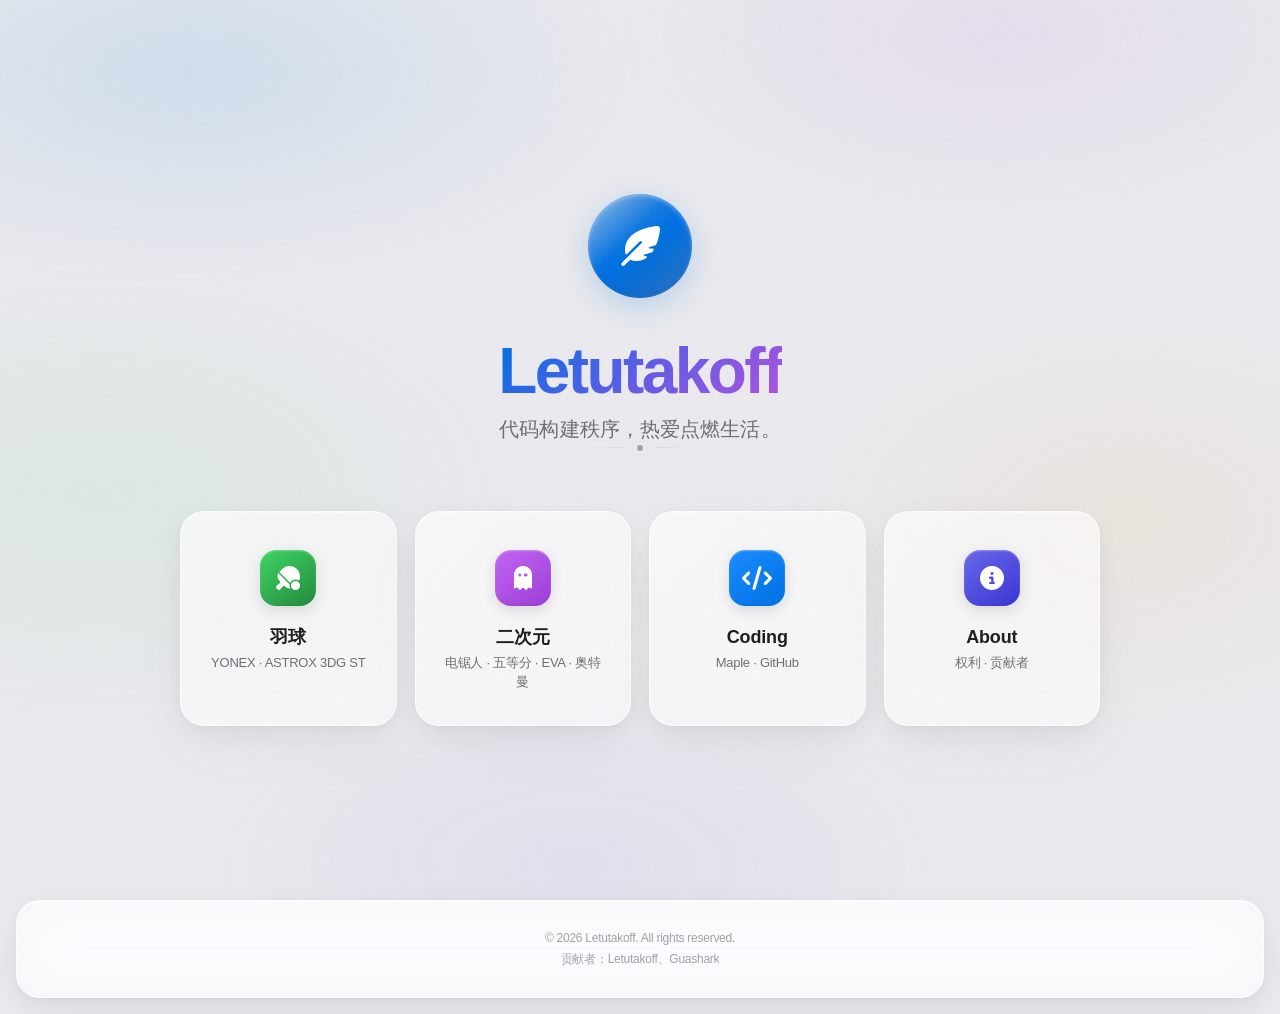
==== commit e4b69e84: "26/6/21 - 1" ====
--- a/index.html
+++ b/index.html
@@ -7,8 +7,6 @@
     <link rel="stylesheet" href="https://cdnjs.cloudflare.com/ajax/libs/font-awesome/6.4.0/css/all.min.css">
     <link rel="stylesheet" href="styles.css">
     <style>
-        /* ── Index-specific: centered hero landing ── */
-
         .main-wrap {
             min-height: 100vh;
             display: flex;
@@ -20,7 +18,7 @@
             z-index: 1;
         }
 
-        /* Avatar + pulse rings */
+        /* Avatar with liquid pulse rings */
         .avatar-wrap {
             position: relative;
             display: flex;
@@ -33,8 +31,9 @@
             height: 104px;
             border-radius: 50%;
             background: linear-gradient(145deg, #478ed8, #0071e3, #1662b7);
-            box-shadow: 0 4px 28px rgba(0, 113, 227, 0.22),
-                        0 0 0 0 rgba(0, 113, 227, 0.12);
+            box-shadow: 0 8px 32px rgba(0, 113, 227, 0.22),
+                        inset 0 2px 4px rgba(255, 255, 255, 0.35),
+                        inset 0 -2px 4px rgba(0, 0, 0, 0.08);
             display: flex;
             align-items: center;
             justify-content: center;
@@ -44,9 +43,15 @@
             position: relative;
             z-index: 1;
         }
-        .avatar-main:hover {
-            transform: scale(1.06);
-        }
+        .avatar-main::before {
+            content: '';
+            position: absolute;
+            inset: 0;
+            border-radius: 50%;
+            background: linear-gradient(135deg, rgba(255,255,255,0.4) 0%, transparent 40%, transparent 60%, rgba(255,255,255,0.1) 100%);
+            pointer-events: none;
+        }
+        .avatar-main:hover { transform: scale(1.06) rotate(-3deg); }
 
         .avatar-ring {
             position: absolute;
@@ -54,19 +59,18 @@
             height: 104px;
             border-radius: 50%;
             border: 1.5px solid rgba(0, 113, 227, 0.14);
-            animation: ringPulse 3s ease-out infinite;
+            animation: ringPulse 3.5s ease-out infinite;
             z-index: 0;
         }
-        .avatar-ring:nth-child(2) { animation-delay: 1.5s; }
+        .avatar-ring:nth-child(2) { animation-delay: 1.75s; }
 
         @keyframes ringPulse {
             0%   { transform: scale(1);   opacity: 0.5; }
-            100% { transform: scale(2.3); opacity: 0; }
-        }
-
-        /* Title gradient — index uses its own color stops */
+            100% { transform: scale(2.4); opacity: 0; }
+        }
+
         .hero-title {
-            font-family: -apple-system, BlinkMacSystemFont, "SF Pro Display", "Helvetica Neue", sans-serif;
+            font-family: var(--font-display);
             font-size: 64px;
             font-weight: 800;
             letter-spacing: -0.04em;
@@ -86,16 +90,13 @@
             gap: 12px;
             margin-bottom: 60px;
         }
-        .divider::before,
-        .divider::after {
+        .divider::before, .divider::after {
             content: '';
             width: 40px;
             height: 1px;
-            background: linear-gradient(90deg, transparent, var(--hairline));
-        }
-        .divider::after {
-            background: linear-gradient(90deg, var(--hairline), transparent);
-        }
+            background: linear-gradient(90deg, transparent, var(--hairline-strong));
+        }
+        .divider::after { background: linear-gradient(90deg, var(--hairline-strong), transparent); }
         .divider i {
             font-size: 6px;
             color: var(--text-tertiary);
@@ -110,11 +111,10 @@
             font-size: 20px;
             color: var(--text-secondary);
             font-weight: 400;
-            margin-bottom: 0;
             letter-spacing: 0.005em;
         }
 
-        /* ── Navigation Grid ── */
+        /* ── Navigation Grid — Liquid Glass Cards ── */
         .grid {
             display: grid;
             grid-template-columns: repeat(4, 1fr);
@@ -124,73 +124,66 @@
         }
 
         .grid-card {
-            background: var(--card-bg);
-            backdrop-filter: saturate(180%) blur(28px);
-            -webkit-backdrop-filter: saturate(180%) blur(28px);
-            border: 1px solid var(--card-border);
+            background: var(--glass-bg);
+            backdrop-filter: blur(40px) saturate(180%) brightness(1.06);
+            -webkit-backdrop-filter: blur(40px) saturate(180%) brightness(1.06);
+            border: 1px solid var(--glass-border);
             border-radius: var(--radius);
             padding: 38px 24px 34px;
             text-align: center;
-            box-shadow: var(--shadow-card);
-            transition: transform 0.55s var(--spring),
-                        box-shadow 0.55s var(--ease-out);
+            box-shadow: var(--shadow-glass),
+                        inset 0 1px 1px rgba(255, 255, 255, 0.5),
+                        inset 0 -1px 1px rgba(255, 255, 255, 0.15);
+            transition: transform 0.6s var(--ease-liquid),
+                        box-shadow 0.6s var(--ease-liquid),
+                        background 0.6s var(--ease-liquid);
             color: var(--text);
             position: relative;
             overflow: hidden;
             cursor: pointer;
         }
 
-        /* Inner highlight ring on hover */
+        /* Specular highlight */
         .grid-card::before {
             content: '';
             position: absolute;
             inset: 0;
-            border-radius: var(--radius);
+            border-radius: inherit;
+            background: linear-gradient(135deg, rgba(255,255,255,0.4) 0%, rgba(255,255,255,0.1) 25%, transparent 50%, transparent 75%, rgba(255,255,255,0.06) 100%);
+            pointer-events: none;
+            opacity: 0.7;
+            transition: opacity 0.6s var(--ease-liquid);
+        }
+
+        /* Dynamic edge ring on hover */
+        .grid-card::after {
+            content: '';
+            position: absolute;
+            inset: 0;
+            border-radius: inherit;
             padding: 1.5px;
+            background: linear-gradient(135deg, rgba(255,255,255,0.7) 0%, rgba(255,255,255,0.15) 30%, transparent 50%, rgba(255,255,255,0.15) 70%, rgba(255,255,255,0.5) 100%);
             -webkit-mask: linear-gradient(#fff 0 0) content-box, linear-gradient(#fff 0 0);
             mask: linear-gradient(#fff 0 0) content-box, linear-gradient(#fff 0 0);
             -webkit-mask-composite: xor;
             mask-composite: exclude;
+            pointer-events: none;
             opacity: 0;
-            transition: opacity 0.55s var(--ease-out);
-            pointer-events: none;
-        }
-        .grid-card:hover::before { opacity: 1; }
-
-        /* Per-card accent colors */
-        .grid-card[data-accent="green"]:hover {
+            transition: opacity 0.6s var(--ease-liquid);
+        }
+
+        .grid-card:hover {
             transform: translateY(-6px) scale(1.02);
-            box-shadow: var(--shadow-card-hover), var(--shadow-glow-green);
-        }
-        .grid-card[data-accent="green"]::before {
-            background: linear-gradient(180deg, rgba(52, 199, 89, 0.3) 0%, transparent 40%);
-        }
-
-        .grid-card[data-accent="purple"]:hover {
-            transform: translateY(-6px) scale(1.02);
-            box-shadow: var(--shadow-card-hover), var(--shadow-glow-purple);
-        }
-        .grid-card[data-accent="purple"]::before {
-            background: linear-gradient(180deg, rgba(175, 82, 222, 0.3) 0%, transparent 40%);
-        }
-
-        .grid-card[data-accent="blue"]:hover {
-            transform: translateY(-6px) scale(1.02);
-            box-shadow: var(--shadow-card-hover), var(--shadow-glow-blue);
-        }
-        .grid-card[data-accent="blue"]::before {
-            background: linear-gradient(180deg, rgba(0, 113, 227, 0.3) 0%, transparent 40%);
-        }
-
-        .grid-card[data-accent="indigo"]:hover {
-            transform: translateY(-6px) scale(1.02);
-            box-shadow: var(--shadow-card-hover), var(--shadow-glow-indigo);
-        }
-        .grid-card[data-accent="indigo"]::before {
-            background: linear-gradient(180deg, rgba(94, 92, 230, 0.3) 0%, transparent 40%);
-        }
-
-        /* Icons */
+            background: var(--glass-bg-hover);
+        }
+        .grid-card:hover::before { opacity: 0.9; }
+        .grid-card:hover::after { opacity: 1; }
+
+        .grid-card[data-accent="green"]:hover  { box-shadow: var(--shadow-glass-hover), var(--shadow-glow-green),  inset 0 1px 1px rgba(255,255,255,0.6); }
+        .grid-card[data-accent="purple"]:hover { box-shadow: var(--shadow-glass-hover), var(--shadow-glow-purple), inset 0 1px 1px rgba(255,255,255,0.6); }
+        .grid-card[data-accent="blue"]:hover   { box-shadow: var(--shadow-glass-hover), var(--shadow-glow-blue),   inset 0 1px 1px rgba(255,255,255,0.6); }
+        .grid-card[data-accent="indigo"]:hover { box-shadow: var(--shadow-glass-hover), var(--shadow-glow-indigo), inset 0 1px 1px rgba(255,255,255,0.6); }
+
         .grid-icon {
             width: 56px;
             height: 56px;
@@ -202,28 +195,33 @@
             color: #fff;
             margin: 0 auto 18px;
             transition: transform 0.5s var(--spring);
-        }
-        .grid-card:hover .grid-icon {
-            transform: scale(1.1) translateY(-2px);
-        }
-        .icon-green  { background: linear-gradient(145deg, #30d158, #248a3d); box-shadow: 0 4px 14px rgba(48, 209, 88, 0.25); }
-        .icon-purple { background: linear-gradient(145deg, #bf5af2, #9b3ed6); box-shadow: 0 4px 14px rgba(191, 90, 242, 0.25); }
-        .icon-blue   { background: linear-gradient(145deg, #0a84ff, #0071e3); box-shadow: 0 4px 14px rgba(10, 132, 255, 0.25); }
-        .icon-indigo { background: linear-gradient(145deg, #5e5ce6, #3a36d6); box-shadow: 0 4px 14px rgba(94, 92, 230, 0.25); }
+            box-shadow: 0 4px 14px rgba(0, 0, 0, 0.12),
+                        inset 0 1px 2px rgba(255, 255, 255, 0.35),
+                        inset 0 -1px 2px rgba(0, 0, 0, 0.08);
+        }
+        .grid-card:hover .grid-icon { transform: scale(1.12) translateY(-2px); }
+
+        .icon-green  { background: linear-gradient(145deg, #30d158, #248a3d); }
+        .icon-purple { background: linear-gradient(145deg, #bf5af2, #9b3ed6); }
+        .icon-blue   { background: linear-gradient(145deg, #0a84ff, #0071e3); }
+        .icon-indigo { background: linear-gradient(145deg, #5e5ce6, #3a36d6); }
 
         .grid-card h3 {
             font-size: 18px;
             font-weight: 700;
             margin-bottom: 4px;
             letter-spacing: -0.01em;
+            position: relative;
+            z-index: 1;
         }
         .grid-card p {
             font-size: 13px;
             color: var(--text-secondary);
             line-height: 1.4;
-        }
-
-        /* Responsive */
+            position: relative;
+            z-index: 1;
+        }
+
         @media (max-width: 800px) {
             .grid { grid-template-columns: repeat(2, 1fr); max-width: 420px; }
             .hero-title { font-size: 44px; }
@@ -291,7 +289,6 @@
                 bar.style.width = (st / h * 100) + '%';
             });
         }
-
         var observer = new IntersectionObserver(function(entries) {
             entries.forEach(function(entry) {
                 if (entry.isIntersecting) {
@@ -300,10 +297,7 @@
                 }
             });
         }, { threshold: 0.1, rootMargin: '0px 0px -30px 0px' });
-
-        document.querySelectorAll('.reveal').forEach(function(el) {
-            observer.observe(el);
-        });
+        document.querySelectorAll('.reveal').forEach(function(el) { observer.observe(el); });
     })();
     </script>
 </body>
--- a/styles.css
+++ b/styles.css
@@ -1,7 +1,7 @@
 /* ═══════════════════════════════════════════════════════════════
-   Letutakoff — Shared Design System
-   Apple-inspired: SF fonts, frosted glass, spring motion,
-   generous whitespace, refined surface treatments.
+   Letutakoff — Liquid Glass Design System
+   Apple Liquid Glass inspired: refractive edges, fluid forms,
+   specular highlights, soft diffusion shadows, adaptive translucency.
    ═══════════════════════════════════════════════════════════════ */
 
 /* ── Reset ── */
@@ -13,13 +13,20 @@
 
 /* ── Design Tokens ── */
 :root {
-  /* Background */
-  --bg: #f5f5f7;
-
-  /* Surfaces */
-  --card-bg: rgba(255, 255, 255, 0.72);
-  --card-solid: #ffffff;
-  --header-bg: rgba(245, 245, 247, 0.78);
+  /* Background — deeper, richer for glass contrast */
+  --bg: #eaeaee;
+  --bg-deep: #dedee3;
+
+  /* Glass surfaces — the heart of Liquid Glass */
+  --glass-bg: rgba(255, 255, 255, 0.55);
+  --glass-bg-hover: rgba(255, 255, 255, 0.68);
+  --glass-bg-solid: rgba(255, 255, 255, 0.85);
+  --glass-border: rgba(255, 255, 255, 0.65);
+  --glass-border-inner: rgba(255, 255, 255, 0.35);
+  --glass-shadow: rgba(255, 255, 255, 0.5);
+
+  /* Header — more transparent for depth */
+  --header-bg: rgba(245, 245, 250, 0.6);
 
   /* Accent palette — Apple HIG */
   --accent:        #0071e3;
@@ -28,40 +35,45 @@
   --accent-indigo: #5e5ce6;
   --accent-orange: #ff9500;
   --accent-pink:   #ff375f;
+  --accent-blue:   #0a84ff;
 
   /* Text */
   --text:           #1d1d1f;
-  --text-secondary: #86868b;
-  --text-tertiary:  #aeaeb2;
-
-  /* Borders & dividers */
-  --hairline: rgba(0, 0, 0, 0.06);
-  --card-border: rgba(255, 255, 255, 0.6);
-
-  /* Radii */
-  --radius-sm: 12px;
-  --radius:    20px;
+  --text-secondary: #6e6e73;
+  --text-tertiary:  #a1a1a6;
+
+  /* Dividers */
+  --hairline: rgba(0, 0, 0, 0.05);
+  --hairline-strong: rgba(0, 0, 0, 0.08);
+
+  /* Radii — organic, fluid */
+  --radius-sm: 14px;
+  --radius:    24px;
+  --radius-lg: 32px;
   --radius-pill: 980px;
 
-  /* Shadows — layered for depth */
-  --shadow-card: 0 1px 3px rgba(0, 0, 0, 0.04),
-                 0 4px 16px rgba(0, 0, 0, 0.02);
-  --shadow-card-hover: 0 2px 8px rgba(0, 0, 0, 0.06),
-                        0 12px 40px rgba(0, 0, 0, 0.04);
-
-  /* Shadows with accent glow (applied per page) */
-  --shadow-glow-green:  0 12px 40px rgba(52, 199, 89, 0.08),
-                        0 0 80px rgba(52, 199, 89, 0.04);
-  --shadow-glow-purple: 0 12px 40px rgba(175, 82, 222, 0.08),
-                        0 0 80px rgba(175, 82, 222, 0.04);
-  --shadow-glow-blue:   0 12px 40px rgba(0, 113, 227, 0.08),
-                        0 0 80px rgba(0, 113, 227, 0.04);
-  --shadow-glow-indigo: 0 12px 40px rgba(94, 92, 230, 0.08),
-                        0 0 80px rgba(94, 92, 230, 0.04);
-
-  /* Transitions */
-  --ease-out: cubic-bezier(0.22, 0.61, 0.36, 1);
-  --spring:   cubic-bezier(0.34, 1.56, 0.64, 1);
+  /* Glass shadows — layered diffusion */
+  --shadow-glass: 0 2px 8px rgba(0, 0, 0, 0.04),
+                  0 8px 32px rgba(0, 0, 0, 0.06),
+                  0 24px 64px rgba(0, 0, 0, 0.03);
+  --shadow-glass-hover: 0 4px 16px rgba(0, 0, 0, 0.06),
+                        0 16px 48px rgba(0, 0, 0, 0.08),
+                        0 32px 80px rgba(0, 0, 0, 0.04);
+
+  /* Accent glow shadows */
+  --shadow-glow-green:  0 12px 48px rgba(52, 199, 89, 0.10),
+                        0 0 100px rgba(52, 199, 89, 0.05);
+  --shadow-glow-purple: 0 12px 48px rgba(175, 82, 222, 0.10),
+                        0 0 100px rgba(175, 82, 222, 0.05);
+  --shadow-glow-blue:   0 12px 48px rgba(0, 113, 227, 0.10),
+                        0 0 100px rgba(0, 113, 227, 0.05);
+  --shadow-glow-indigo: 0 12px 48px rgba(94, 92, 230, 0.10),
+                        0 0 100px rgba(94, 92, 230, 0.05);
+
+  /* Transitions — liquid easing */
+  --ease-liquid: cubic-bezier(0.32, 0.72, 0, 1);
+  --ease-glass:  cubic-bezier(0.22, 0.61, 0.36, 1);
+  --spring:      cubic-bezier(0.34, 1.56, 0.64, 1);
 
   /* Typography */
   --font-display: -apple-system, BlinkMacSystemFont, "SF Pro Display",
@@ -79,20 +91,20 @@
   scroll-behavior: smooth;
   background: var(--bg);
   scrollbar-width: thin;
-  scrollbar-color: rgba(0, 0, 0, 0.12) transparent;
-}
-html::-webkit-scrollbar { width: 5px; }
+  scrollbar-color: rgba(0, 0, 0, 0.15) transparent;
+}
+html::-webkit-scrollbar { width: 6px; }
 html::-webkit-scrollbar-track { background: transparent; }
 html::-webkit-scrollbar-thumb {
   background: rgba(0, 0, 0, 0.12);
   border-radius: 3px;
 }
 html::-webkit-scrollbar-thumb:hover {
-  background: rgba(0, 0, 0, 0.2);
+  background: rgba(0, 0, 0, 0.22);
 }
 
 ::selection {
-  background: rgba(0, 113, 227, 0.15);
+  background: rgba(0, 113, 227, 0.18);
   color: var(--text);
 }
 
@@ -106,9 +118,10 @@
   line-height: 1.47059;
   position: relative;
   overflow-x: hidden;
-}
-
-/* ── Ambient background mesh ── */
+  min-height: 100vh;
+}
+
+/* ── Ambient mesh background — rich gradients for glass to refract ── */
 body::after {
   content: '';
   position: fixed;
@@ -116,22 +129,22 @@
   pointer-events: none;
   z-index: 0;
   background:
-    radial-gradient(at 20% 10%, rgba(0, 113, 227, 0.04) 0px, transparent 50%),
-    radial-gradient(at 75% 5%,  rgba(175, 82, 222, 0.03) 0px, transparent 50%),
-    radial-gradient(at 10% 60%, rgba(52, 199, 89, 0.025) 0px, transparent 50%),
-    radial-gradient(at 85% 55%, rgba(255, 149, 0, 0.025) 0px, transparent 50%),
-    radial-gradient(at 40% 95%, rgba(0, 113, 227, 0.03) 0px, transparent 50%);
-}
-
-/* ── Noise texture overlay ── */
+    radial-gradient(ellipse 60% 40% at 15% 8%,  rgba(0, 113, 227, 0.10) 0px, transparent 60%),
+    radial-gradient(ellipse 50% 35% at 78% 4%,  rgba(175, 82, 222, 0.08) 0px, transparent 60%),
+    radial-gradient(ellipse 55% 45% at 8% 55%,  rgba(52, 199, 89, 0.07)  0px, transparent 60%),
+    radial-gradient(ellipse 45% 40% at 88% 58%, rgba(255, 149, 0, 0.06)  0px, transparent 60%),
+    radial-gradient(ellipse 50% 35% at 45% 96%, rgba(94, 92, 230, 0.07)  0px, transparent 60%);
+}
+
+/* ── Subtle grain texture ── */
 body::before {
   content: '';
   position: fixed;
   inset: 0;
-  opacity: 0.022;
+  opacity: 0.025;
   pointer-events: none;
   z-index: 9999;
-  background-image: url("data:image/svg+xml,%3Csvg viewBox='0 0 256 256' xmlns='http://www.w3.org/2000/svg'%3E%3Cfilter id='n'%3E%3CfeTurbulence type='fractalNoise' baseFrequency='0.9' numOctaves='4' stitchTiles='stitch'/%3E%3C/filter%3E%3Crect width='100%25' height='100%25' filter='url(%23n)'/%3E%3C/svg%3E");
+  background-image: url("data:image/svg+xml,%3Csvg viewBox='0 0 256 256' xmlns='http://www.w3.org/2000/svg'%3E%3Cfilter id='n'%3E%3CfeTurbulence type='fractalNoise' baseFrequency='0.85' numOctaves='4' stitchTiles='stitch'/%3E%3C/filter%3E%3Crect width='100%25' height='100%25' filter='url(%23n)'/%3E%3C/svg%3E");
   background-repeat: repeat;
   background-size: 256px 256px;
 }
@@ -160,18 +173,102 @@
   color: var(--accent);
 }
 
-/* ── Layout: Header ── */
+/* ═══════════════════════════════════════════════════════════════
+   LIQUID GLASS — Core surface treatment
+   ═══════════════════════════════════════════════════════════════ */
+
+/* The glass mixin: refractive blur + brightness + saturation */
+.liquid-glass {
+  background: var(--glass-bg);
+  backdrop-filter: blur(40px) saturate(180%) brightness(1.06);
+  -webkit-backdrop-filter: blur(40px) saturate(180%) brightness(1.06);
+  border: 1px solid var(--glass-border);
+  border-radius: var(--radius);
+  box-shadow: var(--shadow-glass),
+              inset 0 1px 1px rgba(255, 255, 255, 0.5),
+              inset 0 -1px 1px rgba(255, 255, 255, 0.15);
+  position: relative;
+  overflow: hidden;
+}
+
+/* Specular highlight — the "glass shine" */
+.liquid-glass::before {
+  content: '';
+  position: absolute;
+  inset: 0;
+  border-radius: inherit;
+  background: linear-gradient(
+    135deg,
+    rgba(255, 255, 255, 0.45) 0%,
+    rgba(255, 255, 255, 0.12) 25%,
+    transparent 50%,
+    transparent 75%,
+    rgba(255, 255, 255, 0.08) 100%
+  );
+  pointer-events: none;
+  opacity: 0.7;
+  transition: opacity 0.6s var(--ease-liquid);
+}
+
+/* Dynamic edge glow on hover */
+.liquid-glass::after {
+  content: '';
+  position: absolute;
+  inset: 0;
+  border-radius: inherit;
+  padding: 1.5px;
+  background: linear-gradient(
+    135deg,
+    rgba(255, 255, 255, 0.7) 0%,
+    rgba(255, 255, 255, 0.2) 30%,
+    transparent 50%,
+    rgba(255, 255, 255, 0.2) 70%,
+    rgba(255, 255, 255, 0.5) 100%
+  );
+  -webkit-mask: linear-gradient(#fff 0 0) content-box, linear-gradient(#fff 0 0);
+  mask: linear-gradient(#fff 0 0) content-box, linear-gradient(#fff 0 0);
+  -webkit-mask-composite: xor;
+  mask-composite: exclude;
+  pointer-events: none;
+  opacity: 0;
+  transition: opacity 0.6s var(--ease-liquid);
+}
+
+.liquid-glass:hover::before { opacity: 0.9; }
+.liquid-glass:hover::after { opacity: 1; }
+
+/* ── Layout: Header (liquid glass pill bar) ── */
 .site-header {
   position: fixed;
-  top: 0;
-  left: 0;
-  right: 0;
+  top: 12px;
+  left: 50%;
+  transform: translateX(-50%);
   z-index: 100;
   height: var(--header-h);
+  max-width: var(--content-max);
+  width: calc(100% - 32px);
   background: var(--header-bg);
-  backdrop-filter: saturate(200%) blur(30px);
-  -webkit-backdrop-filter: saturate(200%) blur(30px);
-  border-bottom: 0.5px solid var(--hairline);
+  backdrop-filter: blur(30px) saturate(200%) brightness(1.08);
+  -webkit-backdrop-filter: blur(30px) saturate(200%) brightness(1.08);
+  border: 1px solid var(--glass-border);
+  border-radius: var(--radius-pill);
+  box-shadow: var(--shadow-glass),
+              inset 0 1px 1px rgba(255, 255, 255, 0.5);
+}
+
+.site-header::before {
+  content: '';
+  position: absolute;
+  inset: 0;
+  border-radius: inherit;
+  background: linear-gradient(
+    135deg,
+    rgba(255, 255, 255, 0.3) 0%,
+    transparent 30%,
+    transparent 70%,
+    rgba(255, 255, 255, 0.15) 100%
+  );
+  pointer-events: none;
 }
 
 .header-inner {
@@ -179,9 +276,9 @@
   align-items: center;
   justify-content: space-between;
   height: 100%;
-  max-width: var(--content-max);
-  margin: 0 auto;
-  padding: 0 32px;
+  padding: 0 24px;
+  position: relative;
+  z-index: 1;
 }
 
 .header-brand {
@@ -193,11 +290,9 @@
   font-weight: 700;
   color: var(--text);
   letter-spacing: -0.03em;
-  transition: opacity 0.3s var(--ease-out);
-}
-.header-brand:hover {
-  opacity: 0.7;
-}
+  transition: opacity 0.3s var(--ease-glass);
+}
+.header-brand:hover { opacity: 0.65; }
 
 .header-logo {
   width: 28px;
@@ -209,6 +304,8 @@
   font-size: 12px;
   color: #fff;
   flex-shrink: 0;
+  box-shadow: 0 2px 8px rgba(0, 0, 0, 0.12),
+              inset 0 1px 1px rgba(255, 255, 255, 0.3);
 }
 
 .header-back {
@@ -218,24 +315,28 @@
   display: flex;
   align-items: center;
   gap: 5px;
-  padding: 6px 14px;
+  padding: 7px 16px;
   border-radius: var(--radius-pill);
-  background: rgba(0, 0, 0, 0.04);
-  transition: all 0.3s var(--ease-out);
+  background: rgba(255, 255, 255, 0.4);
+  border: 1px solid rgba(255, 255, 255, 0.5);
+  backdrop-filter: blur(12px) saturate(180%);
+  -webkit-backdrop-filter: blur(12px) saturate(180%);
+  transition: all 0.4s var(--ease-liquid);
 }
 .header-back:hover {
   color: var(--text);
-  background: rgba(0, 0, 0, 0.08);
-}
-
-/* ── Layout: Container ── */
+  background: rgba(255, 255, 255, 0.6);
+  transform: scale(1.03);
+}
+
+/* ── Container ── */
 .container {
   max-width: var(--content-max);
   margin: 0 auto;
   padding: 0 32px;
 }
 
-/* ── Layout: Hero ── */
+/* ── Hero ── */
 .hero {
   padding: 150px 0 56px;
   text-align: center;
@@ -251,8 +352,28 @@
   justify-content: center;
   font-size: 34px;
   color: #fff;
-  box-shadow: 0 4px 24px rgba(0, 0, 0, 0.08);
-  position: relative;
+  box-shadow: 0 8px 32px rgba(0, 0, 0, 0.12),
+              inset 0 1px 2px rgba(255, 255, 255, 0.35),
+              inset 0 -1px 2px rgba(0, 0, 0, 0.08);
+  position: relative;
+  transition: transform 0.6s var(--spring);
+}
+.hero-avatar:hover { transform: scale(1.05) rotate(-2deg); }
+
+/* Glass shine on avatar */
+.hero-avatar::before {
+  content: '';
+  position: absolute;
+  inset: 0;
+  border-radius: 50%;
+  background: linear-gradient(
+    135deg,
+    rgba(255, 255, 255, 0.4) 0%,
+    transparent 40%,
+    transparent 60%,
+    rgba(255, 255, 255, 0.1) 100%
+  );
+  pointer-events: none;
 }
 
 .hero h1 {
@@ -279,9 +400,7 @@
 }
 
 /* ── Section Labels ── */
-.sec-section {
-  margin-bottom: 40px;
-}
+.sec-section { margin-bottom: 40px; }
 
 .sec-label {
   font-size: 11px;
@@ -291,6 +410,15 @@
   margin-bottom: 12px;
   display: inline-block;
 }
+.sec-label::after {
+  content: '';
+  display: block;
+  width: 32px;
+  height: 2px;
+  background: linear-gradient(90deg, var(--accent), transparent);
+  margin-top: 6px;
+  border-radius: 1px;
+}
 
 .sec-title {
   font-size: 36px;
@@ -308,33 +436,58 @@
   margin-bottom: 44px;
 }
 
-/* ── Card System ── */
+/* ═══════════════════════════════════════════════════════════════
+   CARD — Liquid Glass surface
+   ═══════════════════════════════════════════════════════════════ */
 .card {
-  background: var(--card-bg);
-  backdrop-filter: saturate(180%) blur(28px);
-  -webkit-backdrop-filter: saturate(180%) blur(28px);
-  border: 1px solid var(--card-border);
+  background: var(--glass-bg);
+  backdrop-filter: blur(40px) saturate(180%) brightness(1.06);
+  -webkit-backdrop-filter: blur(40px) saturate(180%) brightness(1.06);
+  border: 1px solid var(--glass-border);
   border-radius: var(--radius);
-  box-shadow: var(--shadow-card);
-  transition: transform 0.55s var(--spring),
-              box-shadow 0.55s var(--ease-out),
-              border-color 0.5s var(--ease-out);
+  box-shadow: var(--shadow-glass),
+              inset 0 1px 1px rgba(255, 255, 255, 0.5),
+              inset 0 -1px 1px rgba(255, 255, 255, 0.15);
+  transition: transform 0.6s var(--ease-liquid),
+              box-shadow 0.6s var(--ease-liquid),
+              background 0.6s var(--ease-liquid);
   position: relative;
   overflow: hidden;
 }
 
-/* Subtle top-edge highlight */
+/* Specular highlight */
 .card::before {
   content: '';
   position: absolute;
   inset: 0;
-  border-radius: var(--radius);
-  padding: 1px;
+  border-radius: inherit;
   background: linear-gradient(
-    180deg,
-    rgba(255, 255, 255, 0.5) 0%,
-    transparent 25%,
-    transparent 100%
+    135deg,
+    rgba(255, 255, 255, 0.4) 0%,
+    rgba(255, 255, 255, 0.1) 25%,
+    transparent 50%,
+    transparent 75%,
+    rgba(255, 255, 255, 0.06) 100%
+  );
+  pointer-events: none;
+  opacity: 0.7;
+  transition: opacity 0.6s var(--ease-liquid);
+}
+
+/* Dynamic edge ring */
+.card::after {
+  content: '';
+  position: absolute;
+  inset: 0;
+  border-radius: inherit;
+  padding: 1.5px;
+  background: linear-gradient(
+    135deg,
+    rgba(255, 255, 255, 0.7) 0%,
+    rgba(255, 255, 255, 0.15) 30%,
+    transparent 50%,
+    rgba(255, 255, 255, 0.15) 70%,
+    rgba(255, 255, 255, 0.5) 100%
   );
   -webkit-mask: linear-gradient(#fff 0 0) content-box, linear-gradient(#fff 0 0);
   mask: linear-gradient(#fff 0 0) content-box, linear-gradient(#fff 0 0);
@@ -342,28 +495,18 @@
   mask-composite: exclude;
   pointer-events: none;
   opacity: 0;
-  transition: opacity 0.55s var(--ease-out);
-}
-
-.card:hover::before {
-  opacity: 1;
+  transition: opacity 0.6s var(--ease-liquid);
 }
 
 .card:hover {
-  transform: translateY(-4px) scale(1.01);
-  box-shadow: var(--shadow-card-hover);
-}
-
-/* Card left accent bar */
-.card-accent-left::after {
-  content: '';
-  position: absolute;
-  left: 0;
-  top: 16px;
-  bottom: 16px;
-  width: 3px;
-  border-radius: 0 2px 2px 0;
-}
+  transform: translateY(-4px) scale(1.008);
+  background: var(--glass-bg-hover);
+  box-shadow: var(--shadow-glass-hover),
+              inset 0 1px 1px rgba(255, 255, 255, 0.6),
+              inset 0 -1px 1px rgba(255, 255, 255, 0.2);
+}
+.card:hover::before { opacity: 0.9; }
+.card:hover::after { opacity: 1; }
 
 /* ── Buttons ── */
 .btn {
@@ -376,35 +519,52 @@
   font-weight: 600;
   font-family: var(--font-body);
   letter-spacing: -0.01em;
-  transition: all 0.4s var(--spring);
+  transition: all 0.5s var(--ease-liquid);
   cursor: pointer;
   border: none;
   line-height: 1.3;
+  position: relative;
+  overflow: hidden;
 }
 
 .btn-primary {
   background: linear-gradient(135deg, #0a84ff, #0071e3);
   color: #fff;
-  box-shadow: 0 2px 10px rgba(0, 113, 227, 0.25);
+  box-shadow: 0 4px 14px rgba(0, 113, 227, 0.28),
+              inset 0 1px 1px rgba(255, 255, 255, 0.3),
+              inset 0 -1px 1px rgba(0, 0, 0, 0.08);
+}
+.btn-primary::before {
+  content: '';
+  position: absolute;
+  inset: 0;
+  border-radius: inherit;
+  background: linear-gradient(135deg, rgba(255,255,255,0.25) 0%, transparent 50%);
+  pointer-events: none;
 }
 .btn-primary:hover {
-  transform: translateY(-1px);
-  box-shadow: 0 4px 18px rgba(0, 113, 227, 0.35);
+  transform: translateY(-2px) scale(1.02);
+  box-shadow: 0 8px 24px rgba(0, 113, 227, 0.38),
+              inset 0 1px 1px rgba(255, 255, 255, 0.35);
 }
 
 .btn-outline {
-  background: transparent;
+  background: rgba(255, 255, 255, 0.5);
+  backdrop-filter: blur(20px) saturate(180%);
+  -webkit-backdrop-filter: blur(20px) saturate(180%);
   color: var(--accent);
-  border: 1.5px solid rgba(0, 113, 227, 0.2);
+  border: 1px solid rgba(0, 113, 227, 0.25);
+  box-shadow: inset 0 1px 1px rgba(255, 255, 255, 0.4);
 }
 .btn-outline:hover {
   background: var(--accent);
   color: #fff;
   border-color: var(--accent);
-  box-shadow: 0 4px 14px rgba(0, 113, 227, 0.2);
-}
-
-/* ── Contact Pills ── */
+  box-shadow: 0 6px 20px rgba(0, 113, 227, 0.25);
+  transform: translateY(-2px) scale(1.02);
+}
+
+/* ── Contact Pills (liquid glass) ── */
 .contact-row {
   display: flex;
   justify-content: center;
@@ -420,34 +580,51 @@
   gap: 8px;
   padding: 12px 24px;
   border-radius: var(--radius-pill);
-  background: var(--card-bg);
-  backdrop-filter: saturate(180%) blur(24px);
-  -webkit-backdrop-filter: saturate(180%) blur(24px);
-  border: 1px solid var(--card-border);
-  box-shadow: var(--shadow-card);
+  background: var(--glass-bg);
+  backdrop-filter: blur(30px) saturate(180%) brightness(1.06);
+  -webkit-backdrop-filter: blur(30px) saturate(180%) brightness(1.06);
+  border: 1px solid var(--glass-border);
+  box-shadow: var(--shadow-glass),
+              inset 0 1px 1px rgba(255, 255, 255, 0.5);
   font-size: 14px;
   font-weight: 500;
   color: var(--text-secondary);
-  transition: all 0.4s var(--spring);
+  transition: all 0.5s var(--ease-liquid);
+  position: relative;
+  overflow: hidden;
+}
+.contact-pill::before {
+  content: '';
+  position: absolute;
+  inset: 0;
+  border-radius: inherit;
+  background: linear-gradient(135deg, rgba(255,255,255,0.35) 0%, transparent 50%);
+  pointer-events: none;
 }
 .contact-pill:hover {
-  transform: translateY(-2px);
-  box-shadow: var(--shadow-card-hover);
+  transform: translateY(-3px) scale(1.03);
+  background: var(--glass-bg-hover);
+  box-shadow: var(--shadow-glass-hover),
+              inset 0 1px 1px rgba(255, 255, 255, 0.6);
   color: var(--text);
 }
 .contact-pill i {
-  transition: color 0.3s var(--ease-out);
+  transition: color 0.3s var(--ease-glass);
   font-size: 15px;
 }
 
-/* ── Footer ── */
+/* ── Footer (liquid glass bar) ── */
 .site-footer {
   text-align: center;
-  padding: 32px 24px;
-  border-top: 0.5px solid var(--hairline);
-  background: rgba(255, 255, 255, 0.4);
-  backdrop-filter: saturate(180%) blur(20px);
-  -webkit-backdrop-filter: saturate(180%) blur(20px);
+  padding: 28px 24px;
+  margin: 0 16px 16px;
+  border-radius: var(--radius);
+  background: var(--glass-bg);
+  backdrop-filter: blur(30px) saturate(180%) brightness(1.06);
+  -webkit-backdrop-filter: blur(30px) saturate(180%) brightness(1.06);
+  border: 1px solid var(--glass-border);
+  box-shadow: var(--shadow-glass),
+              inset 0 1px 1px rgba(255, 255, 255, 0.5);
   z-index: 1;
   position: relative;
 }
@@ -456,70 +633,57 @@
   color: var(--text-tertiary);
   line-height: 1.6;
 }
-.site-footer p + p {
-  margin-top: 2px;
-}
+.site-footer p + p { margin-top: 2px; }
 
 /* ── Animations ── */
-
-/* Page enter */
 .page-enter {
   opacity: 0;
   transform: translateY(20px);
-  animation: fadeSlideUp 0.6s var(--ease-out) 0.04s forwards;
+  animation: fadeSlideUp 0.7s var(--ease-liquid) 0.05s forwards;
 }
 @keyframes fadeSlideUp {
-  to {
-    opacity: 1;
-    transform: translateY(0);
-  }
-}
-
-/* Scroll reveal */
+  to { opacity: 1; transform: translateY(0); }
+}
+
 .reveal {
   opacity: 0;
   transform: translateY(32px);
-  transition: opacity 0.65s var(--ease-out),
-              transform 0.65s var(--ease-out);
-}
-.reveal.visible {
-  opacity: 1;
-  transform: translateY(0);
-}
-
-/* Stagger defaults — pages override if needed */
+  transition: opacity 0.7s var(--ease-liquid),
+              transform 0.7s var(--ease-liquid);
+}
+.reveal.visible { opacity: 1; transform: translateY(0); }
+
 .reveal:nth-child(1) { transition-delay: 0s; }
 .reveal:nth-child(2) { transition-delay: 0.08s; }
 .reveal:nth-child(3) { transition-delay: 0.16s; }
 .reveal:nth-child(4) { transition-delay: 0.24s; }
 .reveal:nth-child(5) { transition-delay: 0.32s; }
 
-/* ── Tag pills ── */
+/* ── Tag pills (glass) ── */
 .tag {
   display: inline-flex;
   align-items: center;
   gap: 4px;
   font-size: 12px;
   color: var(--text-secondary);
-  background: var(--bg);
-  border: 1px solid var(--hairline);
+  background: rgba(255, 255, 255, 0.5);
+  backdrop-filter: blur(12px) saturate(180%);
+  -webkit-backdrop-filter: blur(12px) saturate(180%);
+  border: 1px solid rgba(255, 255, 255, 0.6);
   padding: 5px 12px;
   border-radius: var(--radius-pill);
   font-weight: 500;
-  transition: all 0.3s var(--ease-out);
-}
-.tag i {
-  font-size: 10px;
-  opacity: 0.5;
-}
+  box-shadow: inset 0 1px 1px rgba(255, 255, 255, 0.4);
+  transition: all 0.4s var(--ease-liquid);
+}
+.tag i { font-size: 10px; opacity: 0.55; }
 .tag:hover {
   background: var(--accent);
   color: #fff;
   border-color: var(--accent);
-}
-.tag:hover i {
-  opacity: 1;
-}
+  transform: scale(1.05);
+}
+.tag:hover i { opacity: 1; }
 
 /* ── Live badge ── */
 .live-badge {
@@ -531,10 +695,11 @@
   background: linear-gradient(135deg, #30d158, #248a3d);
   padding: 3px 10px;
   border-radius: var(--radius-pill);
-  box-shadow: 0 2px 8px rgba(48, 209, 88, 0.3);
-}
-
-/* ── Content wrap (pages with fixed header need offset) ── */
+  box-shadow: 0 2px 8px rgba(48, 209, 88, 0.35),
+              inset 0 1px 1px rgba(255, 255, 255, 0.3);
+}
+
+/* ── Content wrap ── */
 .content-wrap {
   position: relative;
   z-index: 1;
@@ -542,45 +707,19 @@
 
 /* ── Responsive ── */
 @media (max-width: 800px) {
-  .hero h1 {
-    font-size: 44px;
-  }
-  .sec-title {
-    font-size: 28px;
-  }
-  .hero {
-    padding: 120px 0 44px;
-  }
-  .header-inner {
-    padding: 0 24px;
-  }
-  .container {
-    padding: 0 24px;
-  }
-}
-
+  .hero h1 { font-size: 44px; }
+  .sec-title { font-size: 28px; }
+  .hero { padding: 120px 0 44px; }
+  .container { padding: 0 24px; }
+  .site-header { width: calc(100% - 24px); }
+}
 @media (max-width: 500px) {
-  .hero h1 {
-    font-size: 36px;
-  }
-  .hero .tagline {
-    font-size: 17px;
-  }
-  .sec-title {
-    font-size: 24px;
-  }
-  .hero {
-    padding: 100px 0 36px;
-  }
-  .hero-avatar {
-    width: 72px;
-    height: 72px;
-    font-size: 28px;
-  }
-  .header-inner {
-    padding: 0 18px;
-  }
-  .container {
-    padding: 0 18px;
-  }
-}
+  .hero h1 { font-size: 36px; }
+  .hero .tagline { font-size: 17px; }
+  .sec-title { font-size: 24px; }
+  .hero { padding: 100px 0 36px; }
+  .hero-avatar { width: 72px; height: 72px; font-size: 28px; }
+  .container { padding: 0 18px; }
+  .site-header { width: calc(100% - 16px); top: 8px; }
+  .site-footer { margin: 0 12px 12px; }
+}
